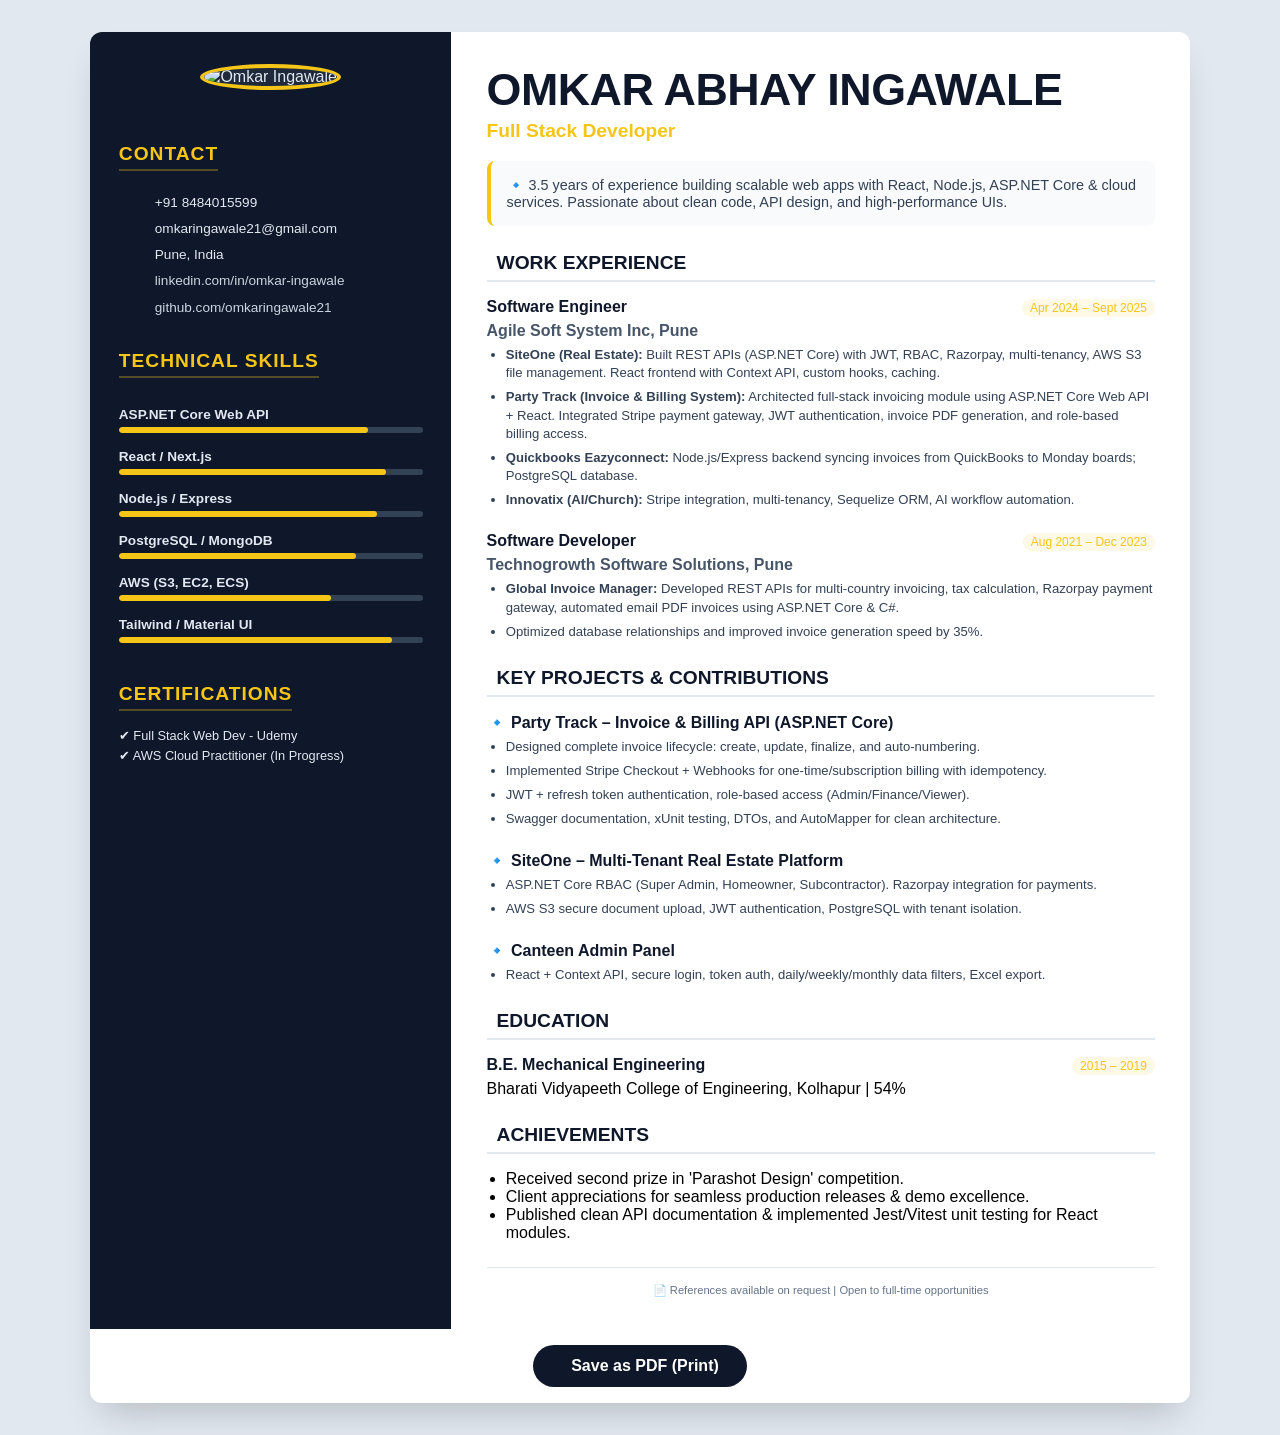
==== Resume.html @ 6e99267c "fix: add cv into the web format" ====
<!DOCTYPE html>
<html lang="en">
<head>
  <meta charset="UTF-8">
  <meta name="viewport" content="width=device-width, initial-scale=1.0">
  <title>Omkar Ingawale - Resume</title>
  <style>
    * {
      margin: 0;
      padding: 0;
      box-sizing: border-box;
    }

    body {
      font-family: 'Inter', -apple-system, BlinkMacSystemFont, 'Segoe UI', Roboto, sans-serif;
      background: #e2e8f0;
      display: flex;
      justify-content: center;
      align-items: center;
      min-height: 100vh;
      padding: 2rem;
    }

    /* Resume Paper */
    .resume {
      max-width: 1100px;
      width: 100%;
      background: white;
      box-shadow: 0 20px 35px -12px rgba(0,0,0,0.2);
      border-radius: 12px;
      overflow: hidden;
      transition: all 0.2s;
    }

    /* Print Styles - Perfect A4 PDF */
    @media print {
      body {
        background: white;
        padding: 0;
        margin: 0;
      }
      .resume {
        max-width: 100%;
        box-shadow: none;
        border-radius: 0;
      }
      .print-btn {
        display: none;
      }
      .section, .left-panel, .right-panel {
        break-inside: avoid;
        page-break-inside: avoid;
      }
      a {
        text-decoration: none;
        color: black;
      }
    }

    /* Two column layout */
    .resume-inner {
      display: flex;
      flex-wrap: wrap;
    }

    /* LEFT PANEL (Dark) */
    .left-panel {
      background: #0f172a;
      color: #e2e8f0;
      flex: 1;
      min-width: 280px;
      padding: 2rem 1.8rem;
    }

    .profile-img {
      text-align: center;
      margin-bottom: 1.8rem;
    }
    .profile-img img {
      width: 150px;
      height: 150px;
      object-fit: cover;
      border-radius: 50%;
      border: 4px solid #f5c518;
      background: #1e293b;
    }

    .left-panel h2 {
      color: #f5c518;
      font-size: 1.2rem;
      letter-spacing: 1px;
      margin: 1.5rem 0 0.8rem 0;
      border-bottom: 2px solid rgba(245,197,24,0.3);
      display: inline-block;
      padding-bottom: 4px;
    }

    .contact-info p {
      margin: 0.7rem 0;
      display: flex;
      align-items: center;
      gap: 12px;
      font-size: 0.85rem;
      flex-wrap: wrap;
    }
    .contact-info i {
      width: 24px;
      color: #f5c518;
      font-size: 1rem;
    }
    .contact-info a {
      color: #cbd5e1;
      text-decoration: none;
    }
    .skill-item {
      margin: 1rem 0;
    }
    .skill-title {
      font-weight: 600;
      font-size: 0.85rem;
      margin-bottom: 5px;
    }
    .skill-bar {
      background: #334155;
      height: 6px;
      border-radius: 10px;
      overflow: hidden;
    }
    .skill-bar span {
      display: block;
      height: 6px;
      background: #f5c518;
      border-radius: 10px;
    }

    /* RIGHT PANEL */
    .right-panel {
      flex: 2.2;
      background: white;
      padding: 2rem 2.2rem;
    }

    .header-name {
      margin-bottom: 1rem;
    }
    .header-name h1 {
      font-size: 2.8rem;
      font-weight: 800;
      color: #0f172a;
      letter-spacing: -0.5px;
    }
    .header-name p {
      font-size: 1.2rem;
      color: #f5c518;
      font-weight: 600;
      margin-top: 5px;
    }
    .tagline {
      background: #f8fafc;
      padding: 1rem;
      border-left: 4px solid #f5c518;
      margin: 1.2rem 0;
      font-size: 0.9rem;
      color: #334155;
      border-radius: 8px;
    }

    .section {
      margin: 1.6rem 0;
    }
    .section h3 {
      font-size: 1.2rem;
      font-weight: 700;
      color: #0f172a;
      display: flex;
      align-items: center;
      gap: 10px;
      border-bottom: 2px solid #e2e8f0;
      padding-bottom: 6px;
      margin-bottom: 1rem;
    }
    .section h3 i {
      color: #f5c518;
    }

    .job, .project-item, .edu-item {
      margin-bottom: 1.4rem;
    }
    .job-header {
      display: flex;
      justify-content: space-between;
      flex-wrap: wrap;
      align-items: baseline;
      margin-bottom: 0.3rem;
    }
    .job-title {
      font-weight: 800;
      font-size: 1rem;
      color: #0f172a;
    }
    .company {
      font-weight: 600;
      color: #475569;
    }
    .date {
      font-size: 0.75rem;
      color: #f5c518;
      background: #fef9e6;
      padding: 2px 8px;
      border-radius: 20px;
    }
    .job ul, .project-item ul {
      margin-left: 1.2rem;
      margin-top: 0.4rem;
    }
    .job li, .project-item li {
      font-size: 0.82rem;
      color: #334155;
      margin: 0.35rem 0;
      line-height: 1.4;
    }

    .project-item strong {
      color: #0f172a;
    }

    hr {
      margin: 1rem 0;
      border: 0;
      height: 1px;
      background: #e2e8f0;
    }

    .print-btn {
      text-align: center;
      margin-top: 1rem;
      margin-bottom: 1rem;
    }
    .print-btn button {
      background: #0f172a;
      color: white;
      border: none;
      padding: 12px 28px;
      font-size: 1rem;
      border-radius: 40px;
      cursor: pointer;
      font-weight: 600;
      display: inline-flex;
      align-items: center;
      gap: 10px;
      transition: 0.2s;
    }
    .print-btn button:hover {
      background: #f5c518;
      color: #0f172a;
    }

    @media (max-width: 780px) {
      body { padding: 1rem; }
      .resume-inner { flex-direction: column; }
      .left-panel { text-align: center; }
      .contact-info p { justify-content: center; }
      .job-header { flex-direction: column; gap: 5px; }
    }
  </style>
</head>
<body>
<div class="resume">
  <div class="resume-inner">
    <!-- LEFT COLUMN (Contact, Skills, Tech) -->
    <div class="left-panel">
      <div class="profile-img">
        <img src="https://placehold.co/400x400/1e293b/f5c518?text=OMKAR" alt="Omkar Ingawale">
      </div>
      <div class="contact-info">
        <h2>CONTACT</h2>
        <p><i class="fas fa-phone"></i> +91 8484015599</p>
        <p><i class="fas fa-envelope"></i> omkaringawale21@gmail.com</p>
        <p><i class="fas fa-map-marker-alt"></i> Pune, India</p>
        <p><i class="fab fa-linkedin"></i> <a href="#">linkedin.com/in/omkar-ingawale</a></p>
        <p><i class="fab fa-github"></i> <a href="#">github.com/omkaringawale21</a></p>
      </div>

      <h2>TECHNICAL SKILLS</h2>
      <div class="skill-item"><div class="skill-title">ASP.NET Core Web API</div><div class="skill-bar"><span style="width:82%"></span></div></div>
      <div class="skill-item"><div class="skill-title">React / Next.js</div><div class="skill-bar"><span style="width:88%"></span></div></div>
      <div class="skill-item"><div class="skill-title">Node.js / Express</div><div class="skill-bar"><span style="width:85%"></span></div></div>
      <div class="skill-item"><div class="skill-title">PostgreSQL / MongoDB</div><div class="skill-bar"><span style="width:78%"></span></div></div>
      <div class="skill-item"><div class="skill-title">AWS (S3, EC2, ECS)</div><div class="skill-bar"><span style="width:70%"></span></div></div>
      <div class="skill-item"><div class="skill-title">Tailwind / Material UI</div><div class="skill-bar"><span style="width:90%"></span></div></div>

      <h2>CERTIFICATIONS</h2>
      <p style="font-size:0.8rem; margin:5px 0">✔ Full Stack Web Dev - Udemy</p>
      <p style="font-size:0.8rem">✔ AWS Cloud Practitioner (In Progress)</p>
    </div>

    <!-- RIGHT COLUMN (Experience, Projects, Education) -->
    <div class="right-panel">
      <div class="header-name">
        <h1>OMKAR ABHAY INGAWALE</h1>
        <p>Full Stack Developer</p>
      </div>
      <div class="tagline">
        🔹 3.5 years of experience building scalable web apps with React, Node.js, ASP.NET Core & cloud services. Passionate about clean code, API design, and high-performance UIs.
      </div>

      <!-- WORK EXPERIENCE -->
      <div class="section">
        <h3><i class="fas fa-briefcase"></i> WORK EXPERIENCE</h3>
        
        <div class="job">
          <div class="job-header"><span class="job-title">Software Engineer</span> <span class="date">Apr 2024 – Sept 2025</span></div>
          <div class="company">Agile Soft System Inc, Pune</div>
          <ul>
            <li><strong>SiteOne (Real Estate):</strong> Built REST APIs (ASP.NET Core) with JWT, RBAC, Razorpay, multi-tenancy, AWS S3 file management. React frontend with Context API, custom hooks, caching.</li>
            <li><strong>Party Track (Invoice & Billing System):</strong> Architected full-stack invoicing module using ASP.NET Core Web API + React. Integrated Stripe payment gateway, JWT authentication, invoice PDF generation, and role-based billing access.</li>
            <li><strong>Quickbooks Eazyconnect:</strong> Node.js/Express backend syncing invoices from QuickBooks to Monday boards; PostgreSQL database.</li>
            <li><strong>Innovatix (AI/Church):</strong> Stripe integration, multi-tenancy, Sequelize ORM, AI workflow automation.</li>
          </ul>
        </div>

        <div class="job">
          <div class="job-header"><span class="job-title">Software Developer</span> <span class="date">Aug 2021 – Dec 2023</span></div>
          <div class="company">Technogrowth Software Solutions, Pune</div>
          <ul>
            <li><strong>Global Invoice Manager:</strong> Developed REST APIs for multi-country invoicing, tax calculation, Razorpay payment gateway, automated email PDF invoices using ASP.NET Core & C#.</li>
            <li>Optimized database relationships and improved invoice generation speed by 35%.</li>
          </ul>
        </div>
      </div>

      <!-- KEY PROJECTS HIGHLIGHT (Backend heavy) -->
      <div class="section">
        <h3><i class="fas fa-code"></i> KEY PROJECTS & CONTRIBUTIONS</h3>
        <div class="project-item">
          <strong>🔹 Party Track – Invoice & Billing API (ASP.NET Core)</strong>
          <ul>
            <li>Designed complete invoice lifecycle: create, update, finalize, and auto-numbering.</li>
            <li>Implemented Stripe Checkout + Webhooks for one-time/subscription billing with idempotency.</li>
            <li>JWT + refresh token authentication, role-based access (Admin/Finance/Viewer).</li>
            <li>Swagger documentation, xUnit testing, DTOs, and AutoMapper for clean architecture.</li>
          </ul>
        </div>
        <div class="project-item">
          <strong>🔹 SiteOne – Multi-Tenant Real Estate Platform</strong>
          <ul>
            <li>ASP.NET Core RBAC (Super Admin, Homeowner, Subcontractor). Razorpay integration for payments.</li>
            <li>AWS S3 secure document upload, JWT authentication, PostgreSQL with tenant isolation.</li>
          </ul>
        </div>
        <div class="project-item">
          <strong>🔹 Canteen Admin Panel</strong>
          <ul>
            <li>React + Context API, secure login, token auth, daily/weekly/monthly data filters, Excel export.</li>
          </ul>
        </div>
      </div>

      <!-- EDUCATION -->
      <div class="section">
        <h3><i class="fas fa-graduation-cap"></i> EDUCATION</h3>
        <div class="job-header"><span class="job-title">B.E. Mechanical Engineering</span> <span class="date">2015 – 2019</span></div>
        <div>Bharati Vidyapeeth College of Engineering, Kolhapur | 54%</div>
      </div>

      <!-- ADDITIONAL -->
      <div class="section">
        <h3><i class="fas fa-trophy"></i> ACHIEVEMENTS</h3>
        <ul style="margin-left: 1.2rem;">
          <li>Received second prize in 'Parashot Design' competition.</li>
          <li>Client appreciations for seamless production releases & demo excellence.</li>
          <li>Published clean API documentation & implemented Jest/Vitest unit testing for React modules.</li>
        </ul>
      </div>
      <hr>
      <div style="font-size: 0.7rem; text-align: center; color: #64748b;">📄 References available on request | Open to full-time opportunities</div>
    </div>
  </div>
  <div class="print-btn">
    <button onclick="window.print();"><i class="fas fa-file-pdf"></i> Save as PDF (Print)</button>
  </div>
</div>

<script>
  // ensure PDF prints with optimized margins
  window.onbeforeprint = function() {
    document.body.style.margin = '0';
    document.body.style.padding = '0';
  };
  window.onafterprint = function() {
    document.body.style.margin = '';
    document.body.style.padding = '';
  };
</script>
</body>
</html>
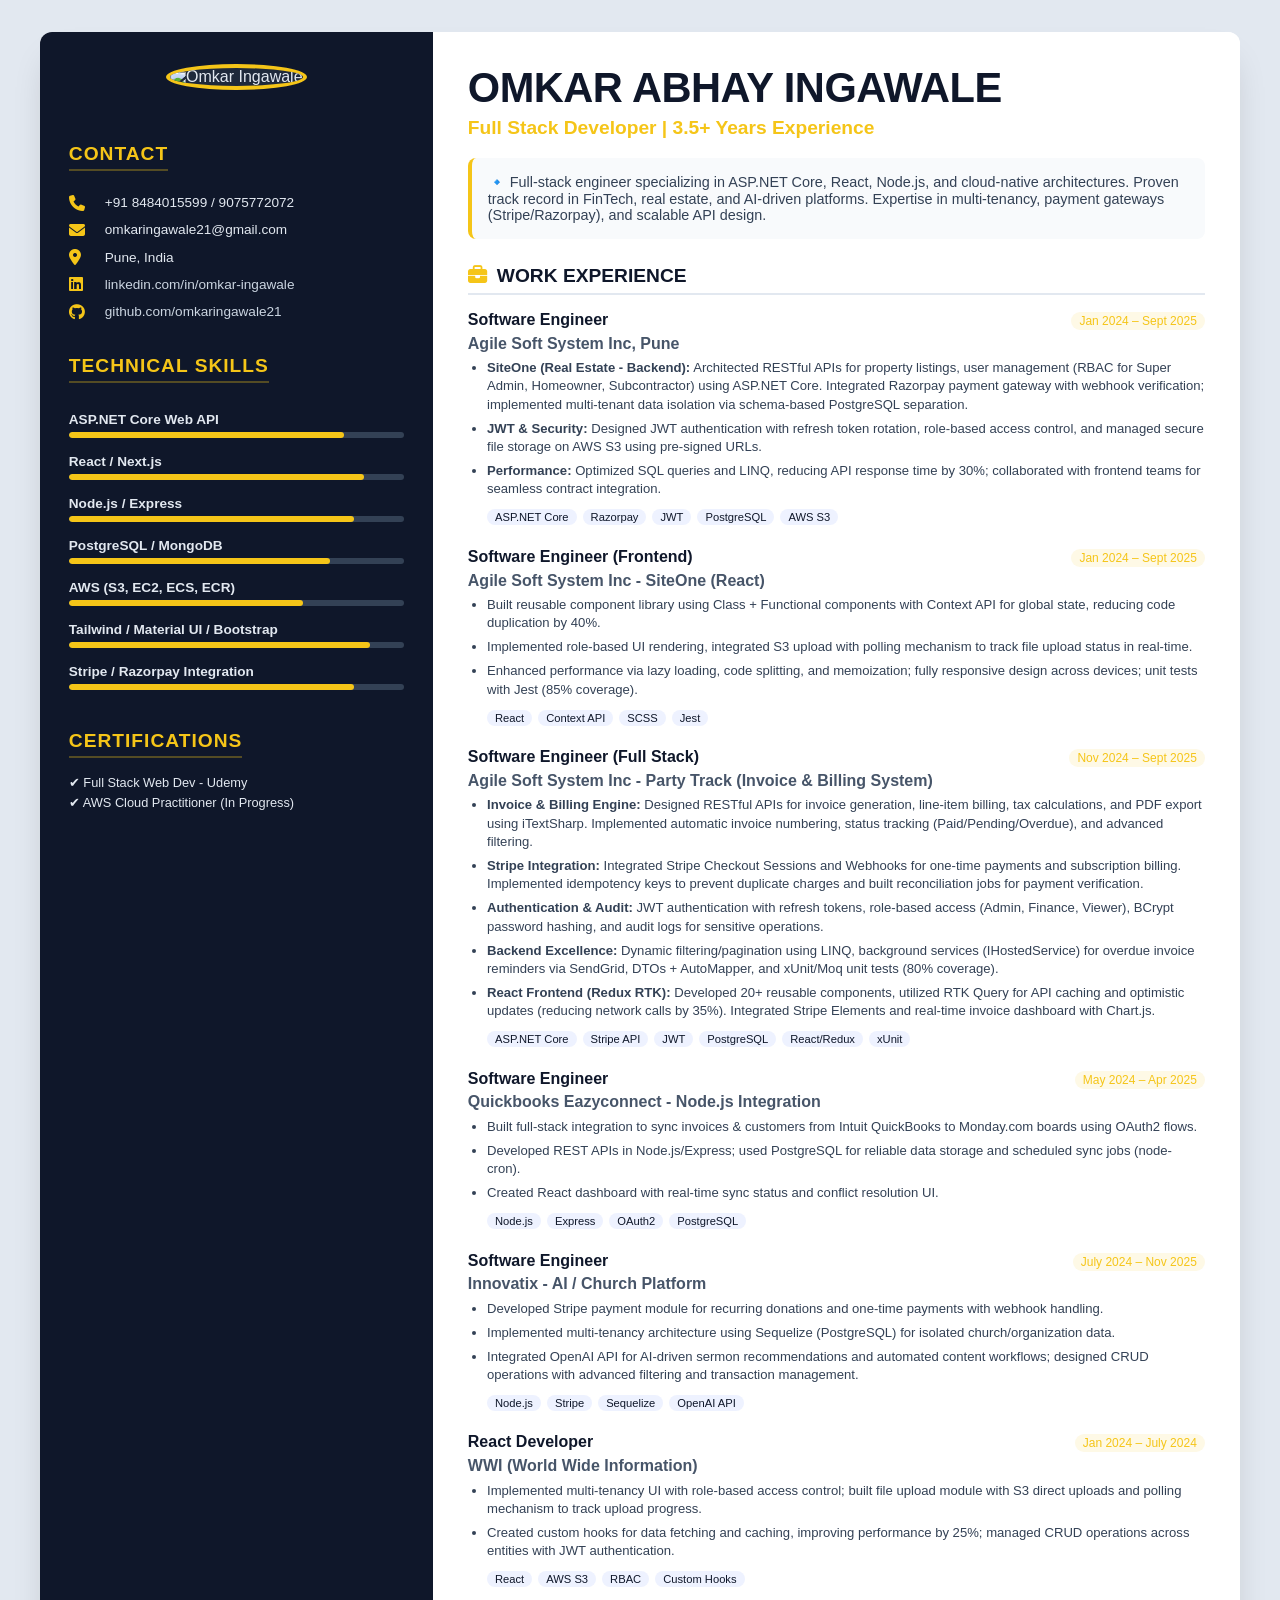
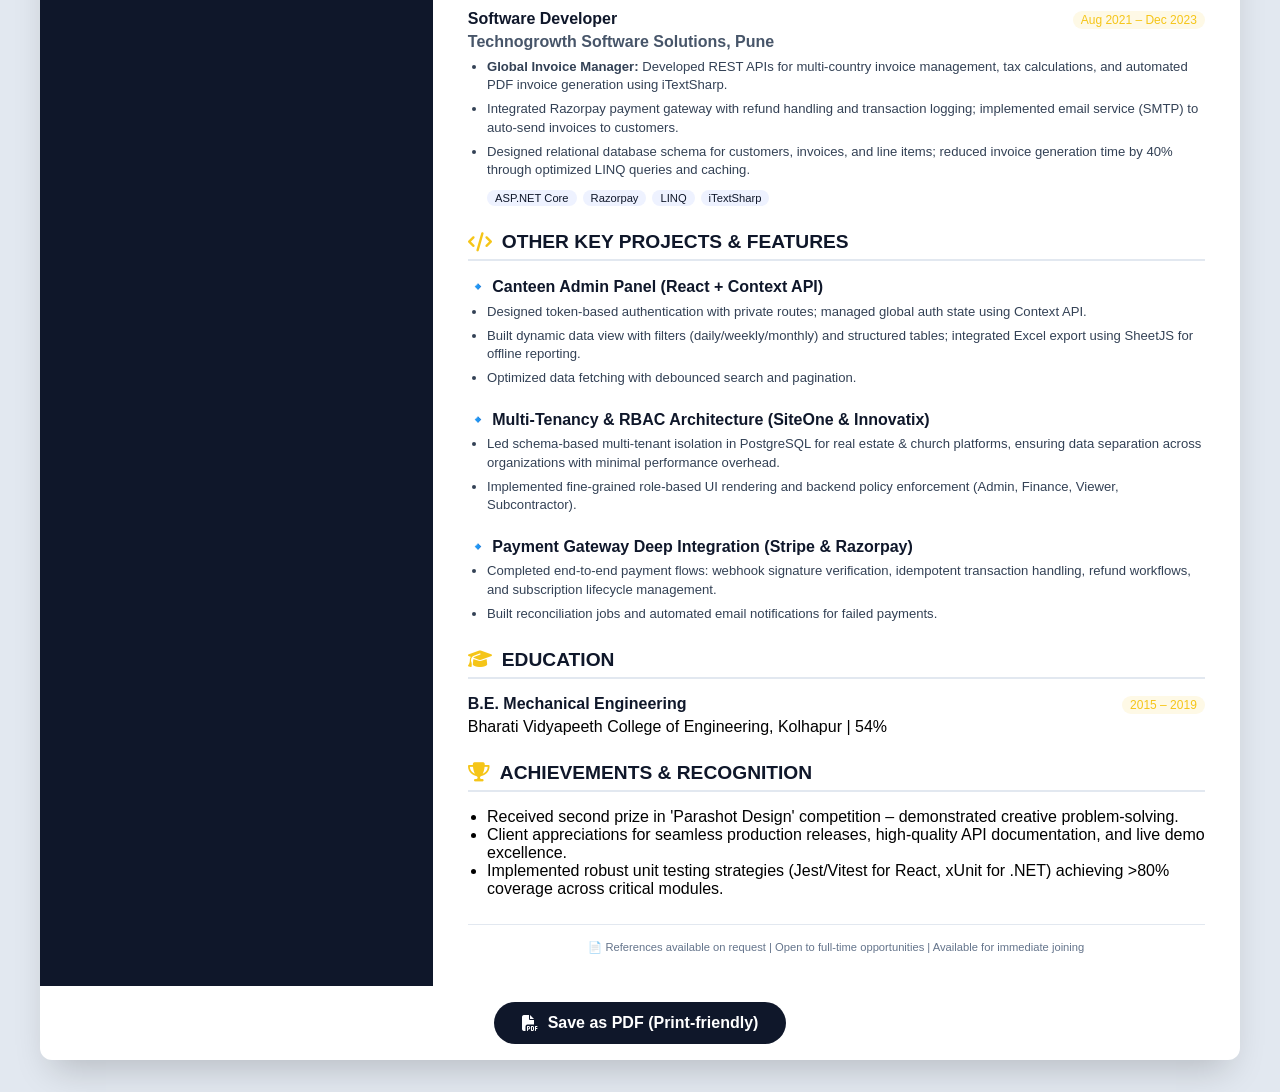
==== commit 286f82fe: "fix: update resume html file" ====
--- a/Resume.html
+++ b/Resume.html
@@ -3,7 +3,9 @@
 <head>
   <meta charset="UTF-8">
   <meta name="viewport" content="width=device-width, initial-scale=1.0">
-  <title>Omkar Ingawale - Resume</title>
+  <title>Omkar Ingawale - Full Stack Developer Resume</title>
+  <!-- Font Awesome (for icons used in both panels) -->
+  <link rel="stylesheet" href="https://cdnjs.cloudflare.com/ajax/libs/font-awesome/6.1.1/css/all.min.css">
   <style>
     * {
       margin: 0;
@@ -23,7 +25,7 @@
 
     /* Resume Paper */
     .resume {
-      max-width: 1100px;
+      max-width: 1200px;
       width: 100%;
       background: white;
       box-shadow: 0 20px 35px -12px rgba(0,0,0,0.2);
@@ -144,7 +146,7 @@
       margin-bottom: 1rem;
     }
     .header-name h1 {
-      font-size: 2.8rem;
+      font-size: 2.6rem;
       font-weight: 800;
       color: #0f172a;
       letter-spacing: -0.5px;
@@ -201,6 +203,7 @@
     .company {
       font-weight: 600;
       color: #475569;
+      margin-top: 2px;
     }
     .date {
       font-size: 0.75rem;
@@ -208,6 +211,7 @@
       background: #fef9e6;
       padding: 2px 8px;
       border-radius: 20px;
+      font-weight: 500;
     }
     .job ul, .project-item ul {
       margin-left: 1.2rem;
@@ -219,7 +223,17 @@
       margin: 0.35rem 0;
       line-height: 1.4;
     }
-
+    .tech-badge-mini {
+      display: inline-block;
+      background: #eef2ff;
+      color: #0f172a;
+      font-size: 0.7rem;
+      padding: 2px 8px;
+      border-radius: 20px;
+      margin-right: 6px;
+      margin-top: 5px;
+      font-weight: 500;
+    }
     .project-item strong {
       color: #0f172a;
     }
@@ -267,14 +281,14 @@
 <body>
 <div class="resume">
   <div class="resume-inner">
-    <!-- LEFT COLUMN (Contact, Skills, Tech) -->
+    <!-- LEFT COLUMN (Contact, Skills, Tech, Certifications) -->
     <div class="left-panel">
       <div class="profile-img">
         <img src="https://placehold.co/400x400/1e293b/f5c518?text=OMKAR" alt="Omkar Ingawale">
       </div>
       <div class="contact-info">
         <h2>CONTACT</h2>
-        <p><i class="fas fa-phone"></i> +91 8484015599</p>
+        <p><i class="fas fa-phone"></i> +91 8484015599 / 9075772072</p>
         <p><i class="fas fa-envelope"></i> omkaringawale21@gmail.com</p>
         <p><i class="fas fa-map-marker-alt"></i> Pune, India</p>
         <p><i class="fab fa-linkedin"></i> <a href="#">linkedin.com/in/omkar-ingawale</a></p>
@@ -286,8 +300,9 @@
       <div class="skill-item"><div class="skill-title">React / Next.js</div><div class="skill-bar"><span style="width:88%"></span></div></div>
       <div class="skill-item"><div class="skill-title">Node.js / Express</div><div class="skill-bar"><span style="width:85%"></span></div></div>
       <div class="skill-item"><div class="skill-title">PostgreSQL / MongoDB</div><div class="skill-bar"><span style="width:78%"></span></div></div>
-      <div class="skill-item"><div class="skill-title">AWS (S3, EC2, ECS)</div><div class="skill-bar"><span style="width:70%"></span></div></div>
-      <div class="skill-item"><div class="skill-title">Tailwind / Material UI</div><div class="skill-bar"><span style="width:90%"></span></div></div>
+      <div class="skill-item"><div class="skill-title">AWS (S3, EC2, ECS, ECR)</div><div class="skill-bar"><span style="width:70%"></span></div></div>
+      <div class="skill-item"><div class="skill-title">Tailwind / Material UI / Bootstrap</div><div class="skill-bar"><span style="width:90%"></span></div></div>
+      <div class="skill-item"><div class="skill-title">Stripe / Razorpay Integration</div><div class="skill-bar"><span style="width:85%"></span></div></div>
 
       <h2>CERTIFICATIONS</h2>
       <p style="font-size:0.8rem; margin:5px 0">✔ Full Stack Web Dev - Udemy</p>
@@ -298,60 +313,125 @@
     <div class="right-panel">
       <div class="header-name">
         <h1>OMKAR ABHAY INGAWALE</h1>
-        <p>Full Stack Developer</p>
+        <p>Full Stack Developer | 3.5+ Years Experience</p>
       </div>
       <div class="tagline">
-        🔹 3.5 years of experience building scalable web apps with React, Node.js, ASP.NET Core & cloud services. Passionate about clean code, API design, and high-performance UIs.
-      </div>
-
-      <!-- WORK EXPERIENCE -->
+        🔹 Full-stack engineer specializing in ASP.NET Core, React, Node.js, and cloud-native architectures. Proven track record in FinTech, real estate, and AI-driven platforms. Expertise in multi-tenancy, payment gateways (Stripe/Razorpay), and scalable API design.
+      </div>
+
+      <!-- WORK EXPERIENCE (detailed from portfolio) -->
       <div class="section">
         <h3><i class="fas fa-briefcase"></i> WORK EXPERIENCE</h3>
         
-        <div class="job">
-          <div class="job-header"><span class="job-title">Software Engineer</span> <span class="date">Apr 2024 – Sept 2025</span></div>
+        <!-- Agile Soft System Inc - SiteOne Backend -->
+        <div class="job">
+          <div class="job-header"><span class="job-title">Software Engineer</span> <span class="date">Jan 2024 – Sept 2025</span></div>
           <div class="company">Agile Soft System Inc, Pune</div>
           <ul>
-            <li><strong>SiteOne (Real Estate):</strong> Built REST APIs (ASP.NET Core) with JWT, RBAC, Razorpay, multi-tenancy, AWS S3 file management. React frontend with Context API, custom hooks, caching.</li>
-            <li><strong>Party Track (Invoice & Billing System):</strong> Architected full-stack invoicing module using ASP.NET Core Web API + React. Integrated Stripe payment gateway, JWT authentication, invoice PDF generation, and role-based billing access.</li>
-            <li><strong>Quickbooks Eazyconnect:</strong> Node.js/Express backend syncing invoices from QuickBooks to Monday boards; PostgreSQL database.</li>
-            <li><strong>Innovatix (AI/Church):</strong> Stripe integration, multi-tenancy, Sequelize ORM, AI workflow automation.</li>
-          </ul>
-        </div>
-
+            <li><strong>SiteOne (Real Estate - Backend):</strong> Architected RESTful APIs for property listings, user management (RBAC for Super Admin, Homeowner, Subcontractor) using ASP.NET Core. Integrated Razorpay payment gateway with webhook verification; implemented multi-tenant data isolation via schema-based PostgreSQL separation.</li>
+            <li><strong>JWT & Security:</strong> Designed JWT authentication with refresh token rotation, role-based access control, and managed secure file storage on AWS S3 using pre-signed URLs.</li>
+            <li><strong>Performance:</strong> Optimized SQL queries and LINQ, reducing API response time by 30%; collaborated with frontend teams for seamless contract integration.</li>
+            <div><span class="tech-badge-mini">ASP.NET Core</span><span class="tech-badge-mini">Razorpay</span><span class="tech-badge-mini">JWT</span><span class="tech-badge-mini">PostgreSQL</span><span class="tech-badge-mini">AWS S3</span></div>
+          </ul>
+        </div>
+
+        <!-- SiteOne React Frontend -->
+        <div class="job">
+          <div class="job-header"><span class="job-title">Software Engineer (Frontend)</span> <span class="date">Jan 2024 – Sept 2025</span></div>
+          <div class="company">Agile Soft System Inc - SiteOne (React)</div>
+          <ul>
+            <li>Built reusable component library using Class + Functional components with Context API for global state, reducing code duplication by 40%.</li>
+            <li>Implemented role-based UI rendering, integrated S3 upload with polling mechanism to track file upload status in real-time.</li>
+            <li>Enhanced performance via lazy loading, code splitting, and memoization; fully responsive design across devices; unit tests with Jest (85% coverage).</li>
+            <div><span class="tech-badge-mini">React</span><span class="tech-badge-mini">Context API</span><span class="tech-badge-mini">SCSS</span><span class="tech-badge-mini">Jest</span></div>
+          </ul>
+        </div>
+
+        <!-- Party Track - Backend (ASP.NET Core + Stripe + Invoicing) -->
+        <div class="job">
+          <div class="job-header"><span class="job-title">Software Engineer (Full Stack)</span> <span class="date">Nov 2024 – Sept 2025</span></div>
+          <div class="company">Agile Soft System Inc - Party Track (Invoice & Billing System)</div>
+          <ul>
+            <li><strong>Invoice & Billing Engine:</strong> Designed RESTful APIs for invoice generation, line-item billing, tax calculations, and PDF export using iTextSharp. Implemented automatic invoice numbering, status tracking (Paid/Pending/Overdue), and advanced filtering.</li>
+            <li><strong>Stripe Integration:</strong> Integrated Stripe Checkout Sessions and Webhooks for one-time payments and subscription billing. Implemented idempotency keys to prevent duplicate charges and built reconciliation jobs for payment verification.</li>
+            <li><strong>Authentication & Audit:</strong> JWT authentication with refresh tokens, role-based access (Admin, Finance, Viewer), BCrypt password hashing, and audit logs for sensitive operations.</li>
+            <li><strong>Backend Excellence:</strong> Dynamic filtering/pagination using LINQ, background services (IHostedService) for overdue invoice reminders via SendGrid, DTOs + AutoMapper, and xUnit/Moq unit tests (80% coverage).</li>
+            <li><strong>React Frontend (Redux RTK):</strong> Developed 20+ reusable components, utilized RTK Query for API caching and optimistic updates (reducing network calls by 35%). Integrated Stripe Elements and real-time invoice dashboard with Chart.js.</li>
+            <div><span class="tech-badge-mini">ASP.NET Core</span><span class="tech-badge-mini">Stripe API</span><span class="tech-badge-mini">JWT</span><span class="tech-badge-mini">PostgreSQL</span><span class="tech-badge-mini">React/Redux</span><span class="tech-badge-mini">xUnit</span></div>
+          </ul>
+        </div>
+
+        <!-- Quickbooks Eazyconnect (Node.js) -->
+        <div class="job">
+          <div class="job-header"><span class="job-title">Software Engineer</span> <span class="date">May 2024 – Apr 2025</span></div>
+          <div class="company">Quickbooks Eazyconnect - Node.js Integration</div>
+          <ul>
+            <li>Built full-stack integration to sync invoices & customers from Intuit QuickBooks to Monday.com boards using OAuth2 flows.</li>
+            <li>Developed REST APIs in Node.js/Express; used PostgreSQL for reliable data storage and scheduled sync jobs (node-cron).</li>
+            <li>Created React dashboard with real-time sync status and conflict resolution UI.</li>
+            <div><span class="tech-badge-mini">Node.js</span><span class="tech-badge-mini">Express</span><span class="tech-badge-mini">OAuth2</span><span class="tech-badge-mini">PostgreSQL</span></div>
+          </ul>
+        </div>
+
+        <!-- Innovatix - AI / Church Platform -->
+        <div class="job">
+          <div class="job-header"><span class="job-title">Software Engineer</span> <span class="date">July 2024 – Nov 2025</span></div>
+          <div class="company">Innovatix - AI / Church Platform</div>
+          <ul>
+            <li>Developed Stripe payment module for recurring donations and one-time payments with webhook handling.</li>
+            <li>Implemented multi-tenancy architecture using Sequelize (PostgreSQL) for isolated church/organization data.</li>
+            <li>Integrated OpenAI API for AI-driven sermon recommendations and automated content workflows; designed CRUD operations with advanced filtering and transaction management.</li>
+            <div><span class="tech-badge-mini">Node.js</span><span class="tech-badge-mini">Stripe</span><span class="tech-badge-mini">Sequelize</span><span class="tech-badge-mini">OpenAI API</span></div>
+          </ul>
+        </div>
+
+        <!-- WWI (World Wide Information) -->
+        <div class="job">
+          <div class="job-header"><span class="job-title">React Developer</span> <span class="date">Jan 2024 – July 2024</span></div>
+          <div class="company">WWI (World Wide Information)</div>
+          <ul>
+            <li>Implemented multi-tenancy UI with role-based access control; built file upload module with S3 direct uploads and polling mechanism to track upload progress.</li>
+            <li>Created custom hooks for data fetching and caching, improving performance by 25%; managed CRUD operations across entities with JWT authentication.</li>
+            <div><span class="tech-badge-mini">React</span><span class="tech-badge-mini">AWS S3</span><span class="tech-badge-mini">RBAC</span><span class="tech-badge-mini">Custom Hooks</span></div>
+          </ul>
+        </div>
+
+        <!-- Technogrowth - Global Invoice Manager -->
         <div class="job">
           <div class="job-header"><span class="job-title">Software Developer</span> <span class="date">Aug 2021 – Dec 2023</span></div>
           <div class="company">Technogrowth Software Solutions, Pune</div>
           <ul>
-            <li><strong>Global Invoice Manager:</strong> Developed REST APIs for multi-country invoicing, tax calculation, Razorpay payment gateway, automated email PDF invoices using ASP.NET Core & C#.</li>
-            <li>Optimized database relationships and improved invoice generation speed by 35%.</li>
-          </ul>
-        </div>
-      </div>
-
-      <!-- KEY PROJECTS HIGHLIGHT (Backend heavy) -->
+            <li><strong>Global Invoice Manager:</strong> Developed REST APIs for multi-country invoice management, tax calculations, and automated PDF invoice generation using iTextSharp.</li>
+            <li>Integrated Razorpay payment gateway with refund handling and transaction logging; implemented email service (SMTP) to auto-send invoices to customers.</li>
+            <li>Designed relational database schema for customers, invoices, and line items; reduced invoice generation time by 40% through optimized LINQ queries and caching.</li>
+            <div><span class="tech-badge-mini">ASP.NET Core</span><span class="tech-badge-mini">Razorpay</span><span class="tech-badge-mini">LINQ</span><span class="tech-badge-mini">iTextSharp</span></div>
+          </ul>
+        </div>
+      </div>
+
+      <!-- KEY PROJECTS HIGHLIGHT (Detailed technical contributions) -->
       <div class="section">
-        <h3><i class="fas fa-code"></i> KEY PROJECTS & CONTRIBUTIONS</h3>
+        <h3><i class="fas fa-code"></i> OTHER KEY PROJECTS & FEATURES</h3>
         <div class="project-item">
-          <strong>🔹 Party Track – Invoice & Billing API (ASP.NET Core)</strong>
-          <ul>
-            <li>Designed complete invoice lifecycle: create, update, finalize, and auto-numbering.</li>
-            <li>Implemented Stripe Checkout + Webhooks for one-time/subscription billing with idempotency.</li>
-            <li>JWT + refresh token authentication, role-based access (Admin/Finance/Viewer).</li>
-            <li>Swagger documentation, xUnit testing, DTOs, and AutoMapper for clean architecture.</li>
+          <strong>🔹 Canteen Admin Panel (React + Context API)</strong>
+          <ul>
+            <li>Designed token-based authentication with private routes; managed global auth state using Context API.</li>
+            <li>Built dynamic data view with filters (daily/weekly/monthly) and structured tables; integrated Excel export using SheetJS for offline reporting.</li>
+            <li>Optimized data fetching with debounced search and pagination.</li>
           </ul>
         </div>
         <div class="project-item">
-          <strong>🔹 SiteOne – Multi-Tenant Real Estate Platform</strong>
-          <ul>
-            <li>ASP.NET Core RBAC (Super Admin, Homeowner, Subcontractor). Razorpay integration for payments.</li>
-            <li>AWS S3 secure document upload, JWT authentication, PostgreSQL with tenant isolation.</li>
+          <strong>🔹 Multi-Tenancy & RBAC Architecture (SiteOne & Innovatix)</strong>
+          <ul>
+            <li>Led schema-based multi-tenant isolation in PostgreSQL for real estate & church platforms, ensuring data separation across organizations with minimal performance overhead.</li>
+            <li>Implemented fine-grained role-based UI rendering and backend policy enforcement (Admin, Finance, Viewer, Subcontractor).</li>
           </ul>
         </div>
         <div class="project-item">
-          <strong>🔹 Canteen Admin Panel</strong>
-          <ul>
-            <li>React + Context API, secure login, token auth, daily/weekly/monthly data filters, Excel export.</li>
+          <strong>🔹 Payment Gateway Deep Integration (Stripe & Razorpay)</strong>
+          <ul>
+            <li>Completed end-to-end payment flows: webhook signature verification, idempotent transaction handling, refund workflows, and subscription lifecycle management.</li>
+            <li>Built reconciliation jobs and automated email notifications for failed payments.</li>
           </ul>
         </div>
       </div>
@@ -363,26 +443,26 @@
         <div>Bharati Vidyapeeth College of Engineering, Kolhapur | 54%</div>
       </div>
 
-      <!-- ADDITIONAL -->
+      <!-- ACHIEVEMENTS & ADDITIONAL -->
       <div class="section">
-        <h3><i class="fas fa-trophy"></i> ACHIEVEMENTS</h3>
+        <h3><i class="fas fa-trophy"></i> ACHIEVEMENTS & RECOGNITION</h3>
         <ul style="margin-left: 1.2rem;">
-          <li>Received second prize in 'Parashot Design' competition.</li>
-          <li>Client appreciations for seamless production releases & demo excellence.</li>
-          <li>Published clean API documentation & implemented Jest/Vitest unit testing for React modules.</li>
+          <li>Received second prize in 'Parashot Design' competition – demonstrated creative problem-solving.</li>
+          <li>Client appreciations for seamless production releases, high-quality API documentation, and live demo excellence.</li>
+          <li>Implemented robust unit testing strategies (Jest/Vitest for React, xUnit for .NET) achieving >80% coverage across critical modules.</li>
         </ul>
       </div>
       <hr>
-      <div style="font-size: 0.7rem; text-align: center; color: #64748b;">📄 References available on request | Open to full-time opportunities</div>
+      <div style="font-size: 0.7rem; text-align: center; color: #64748b;">📄 References available on request | Open to full-time opportunities | Available for immediate joining</div>
     </div>
   </div>
   <div class="print-btn">
-    <button onclick="window.print();"><i class="fas fa-file-pdf"></i> Save as PDF (Print)</button>
+    <button onclick="window.print();"><i class="fas fa-file-pdf"></i> Save as PDF (Print-friendly)</button>
   </div>
 </div>
 
 <script>
-  // ensure PDF prints with optimized margins
+  // Ensure PDF prints with optimized margins and avoid content cut
   window.onbeforeprint = function() {
     document.body.style.margin = '0';
     document.body.style.padding = '0';
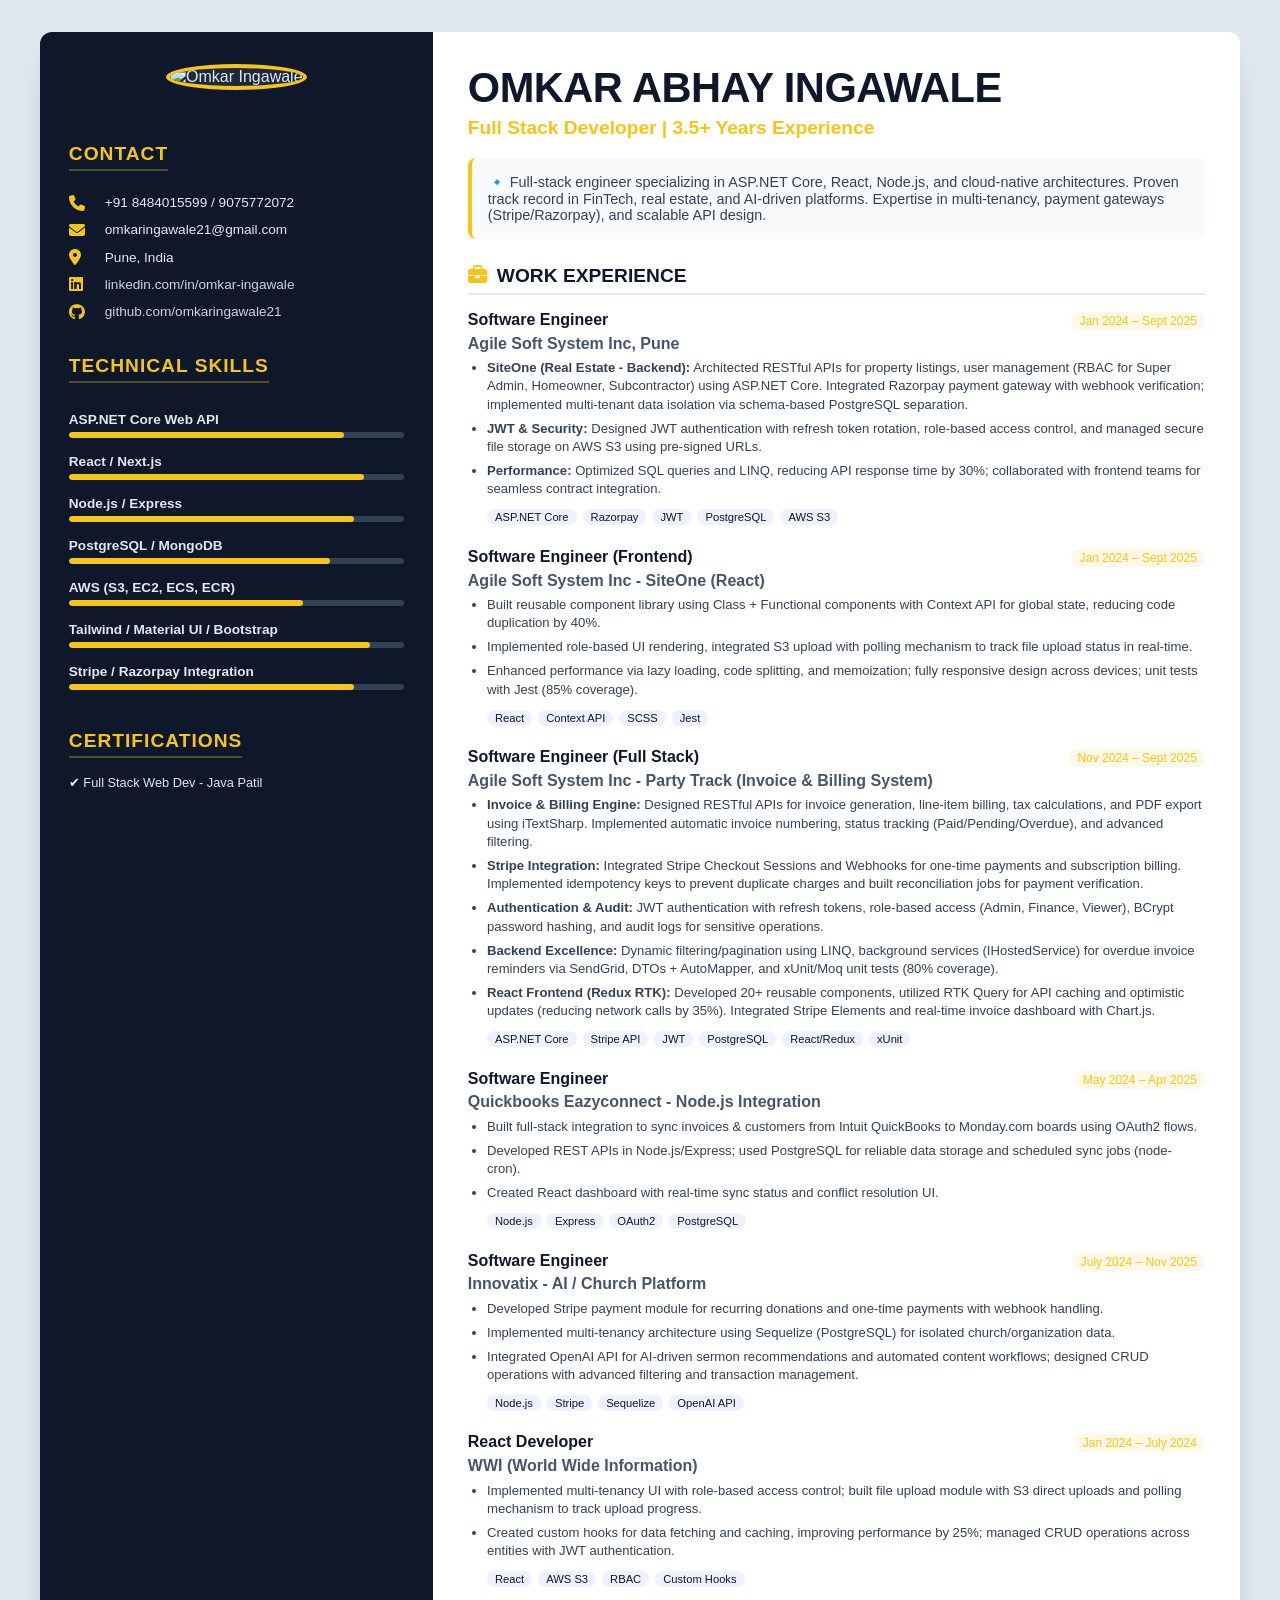
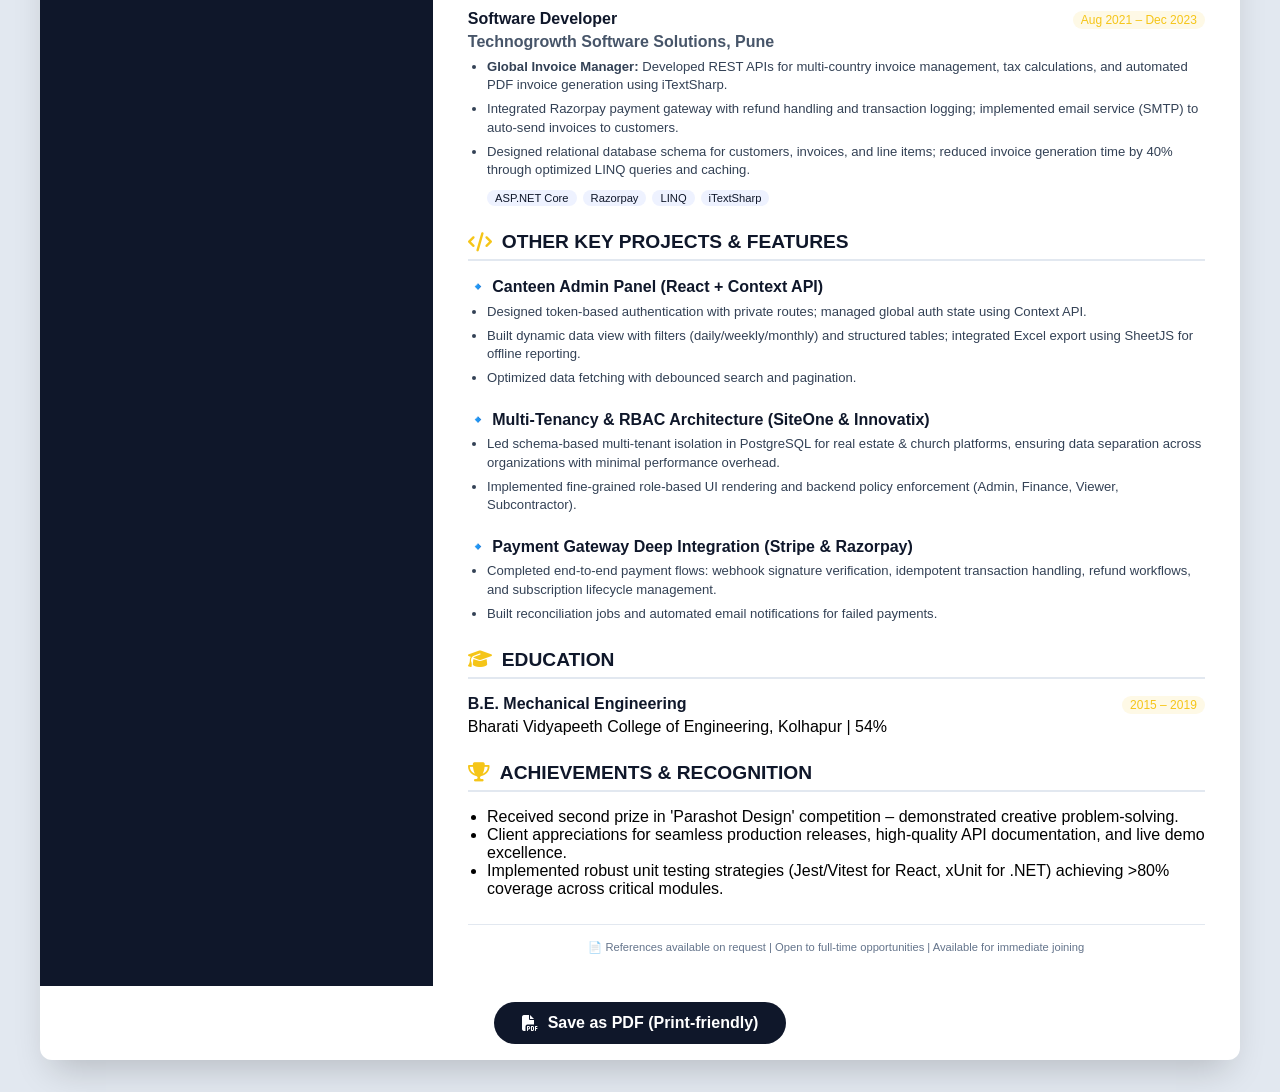
==== commit 9fd15ee1: "fix: cosmetic change" ====
--- a/Resume.html
+++ b/Resume.html
@@ -305,8 +305,7 @@
       <div class="skill-item"><div class="skill-title">Stripe / Razorpay Integration</div><div class="skill-bar"><span style="width:85%"></span></div></div>
 
       <h2>CERTIFICATIONS</h2>
-      <p style="font-size:0.8rem; margin:5px 0">✔ Full Stack Web Dev - Udemy</p>
-      <p style="font-size:0.8rem">✔ AWS Cloud Practitioner (In Progress)</p>
+      <p style="font-size:0.8rem; margin:5px 0">✔ Full Stack Web Dev - Java Patil</p>
     </div>
 
     <!-- RIGHT COLUMN (Experience, Projects, Education) -->
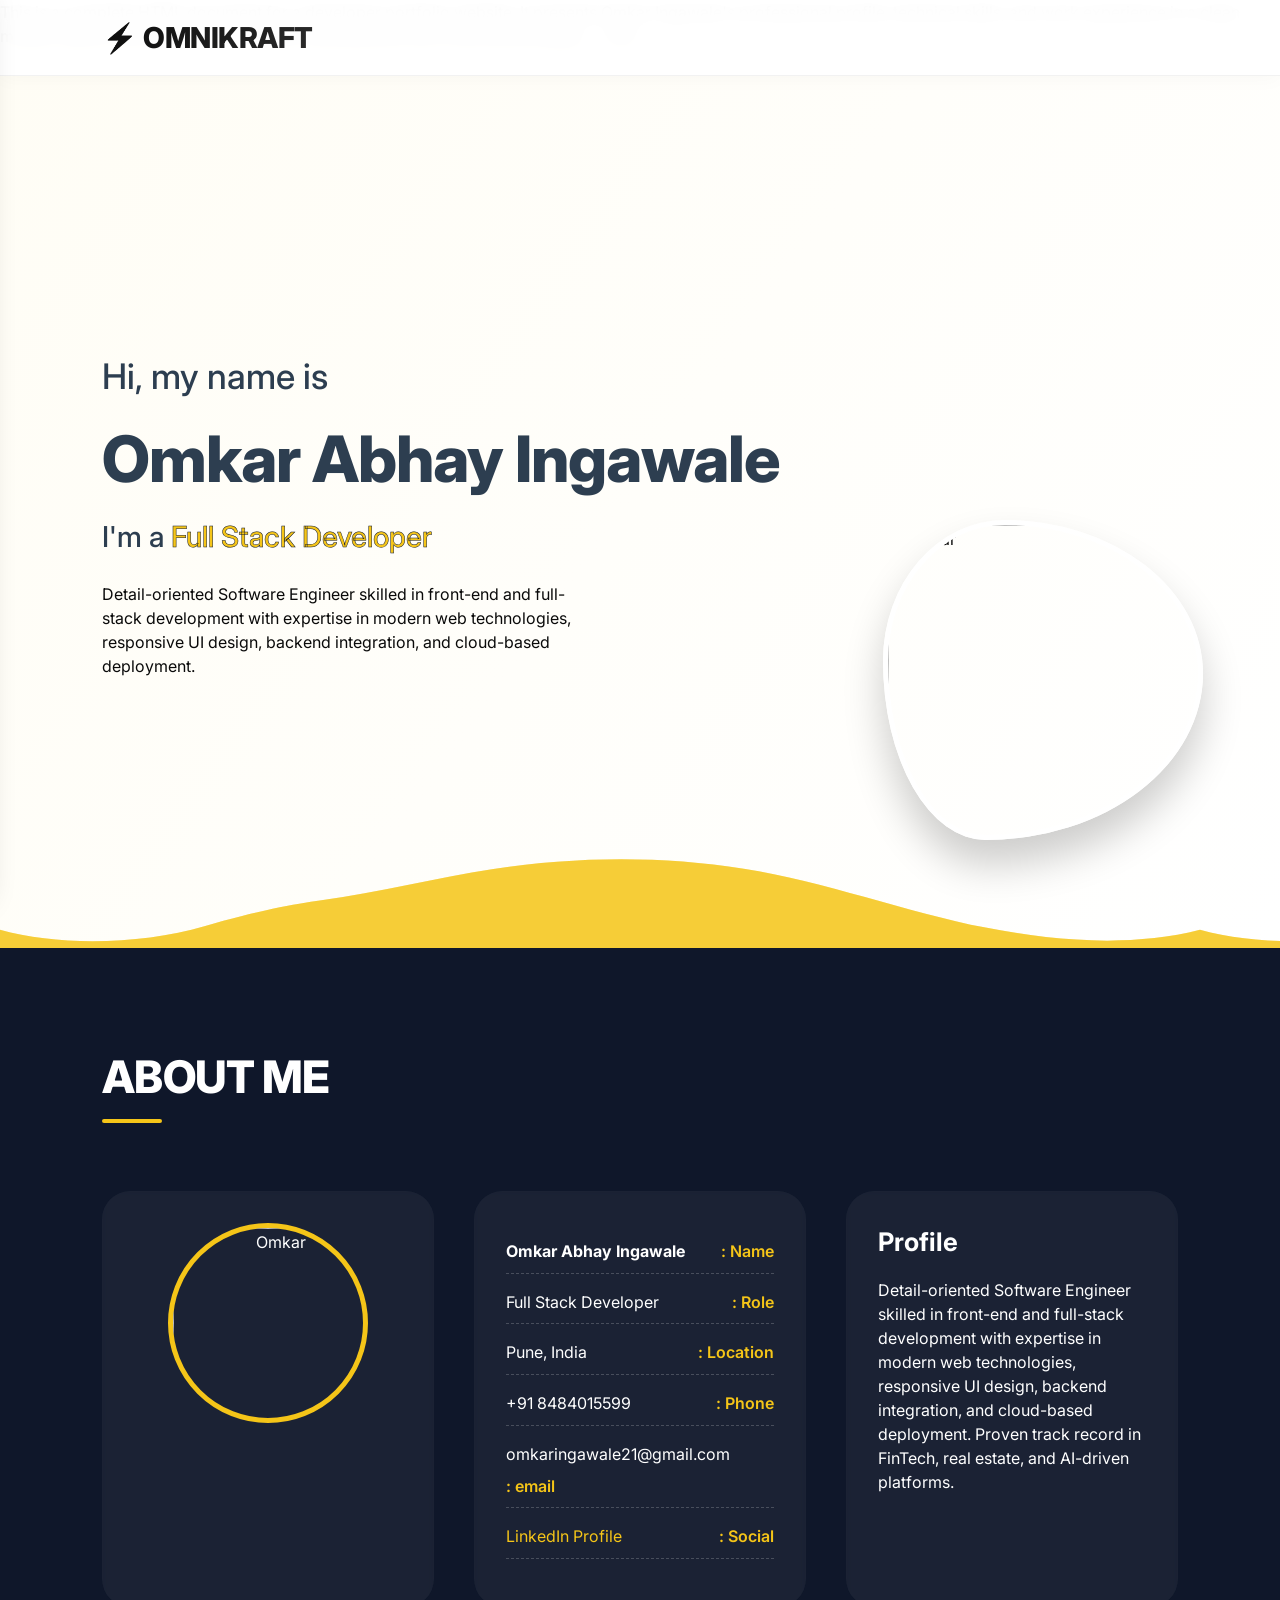
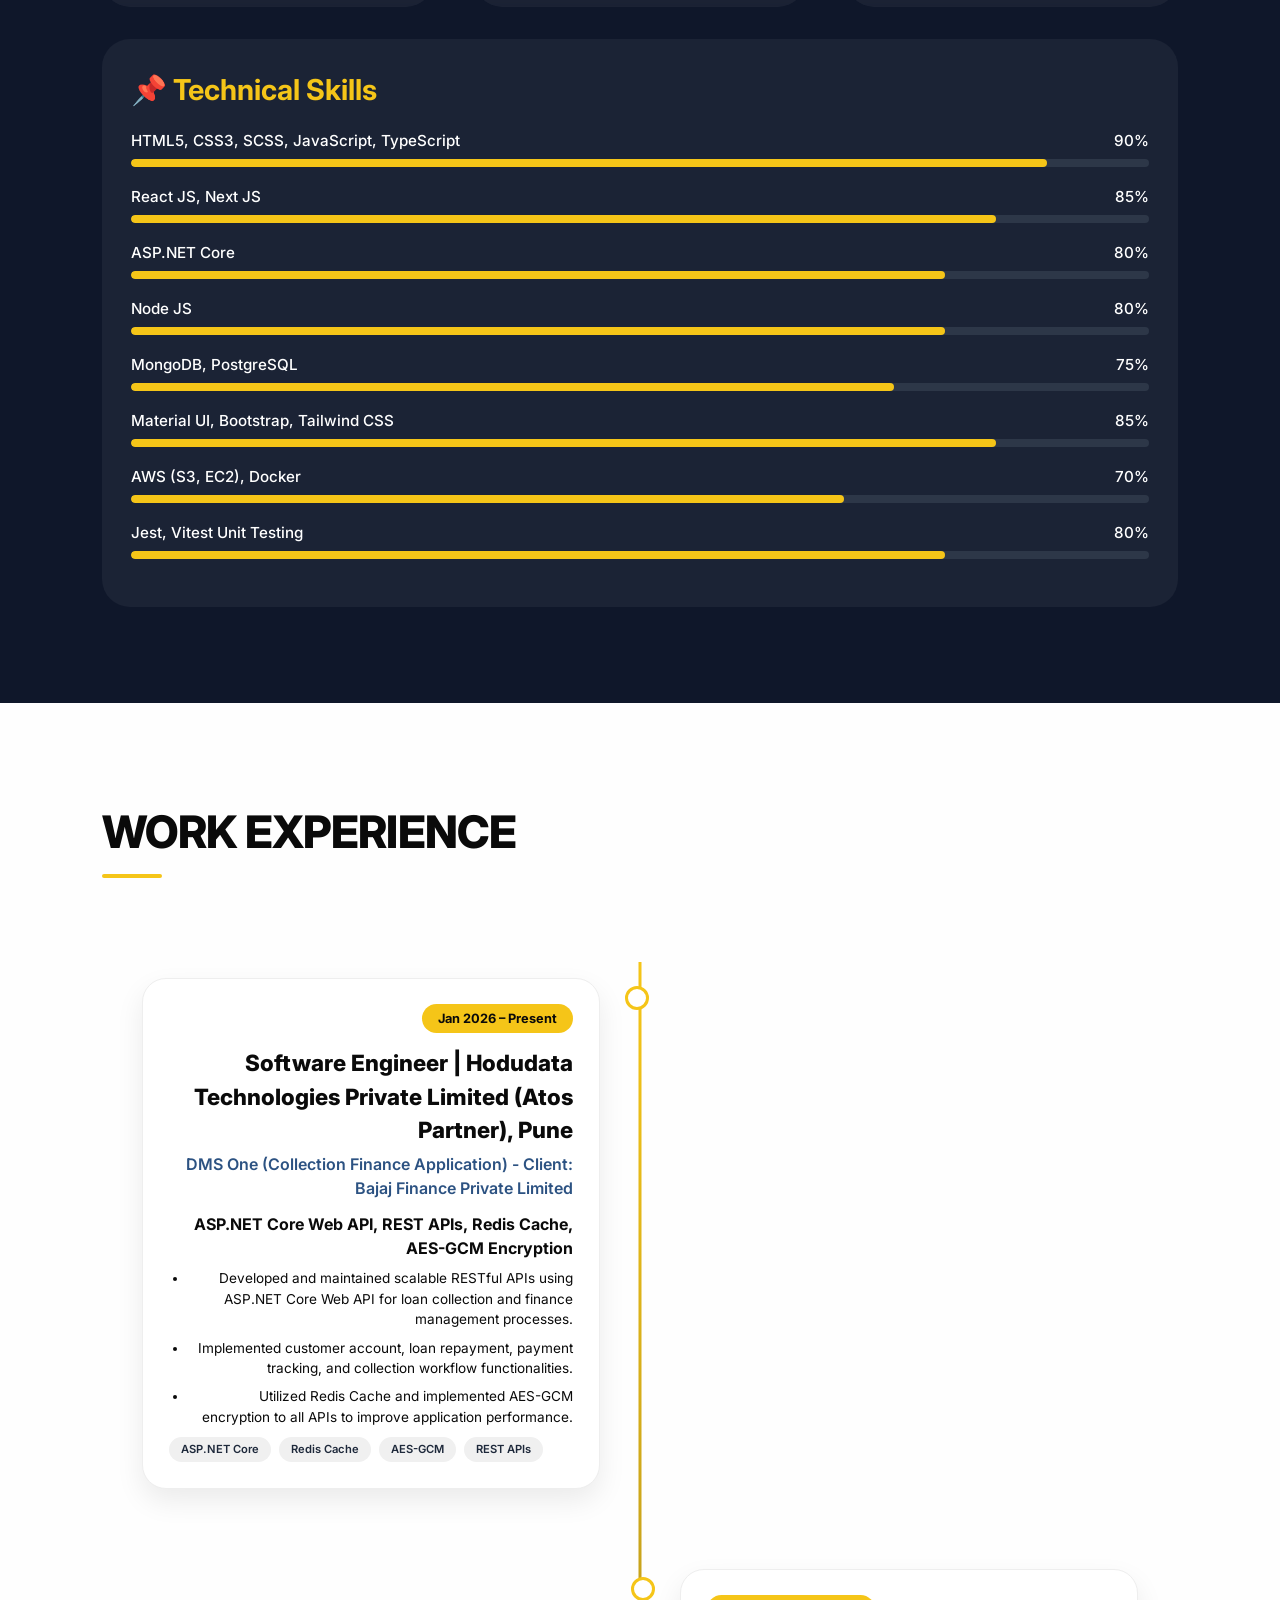
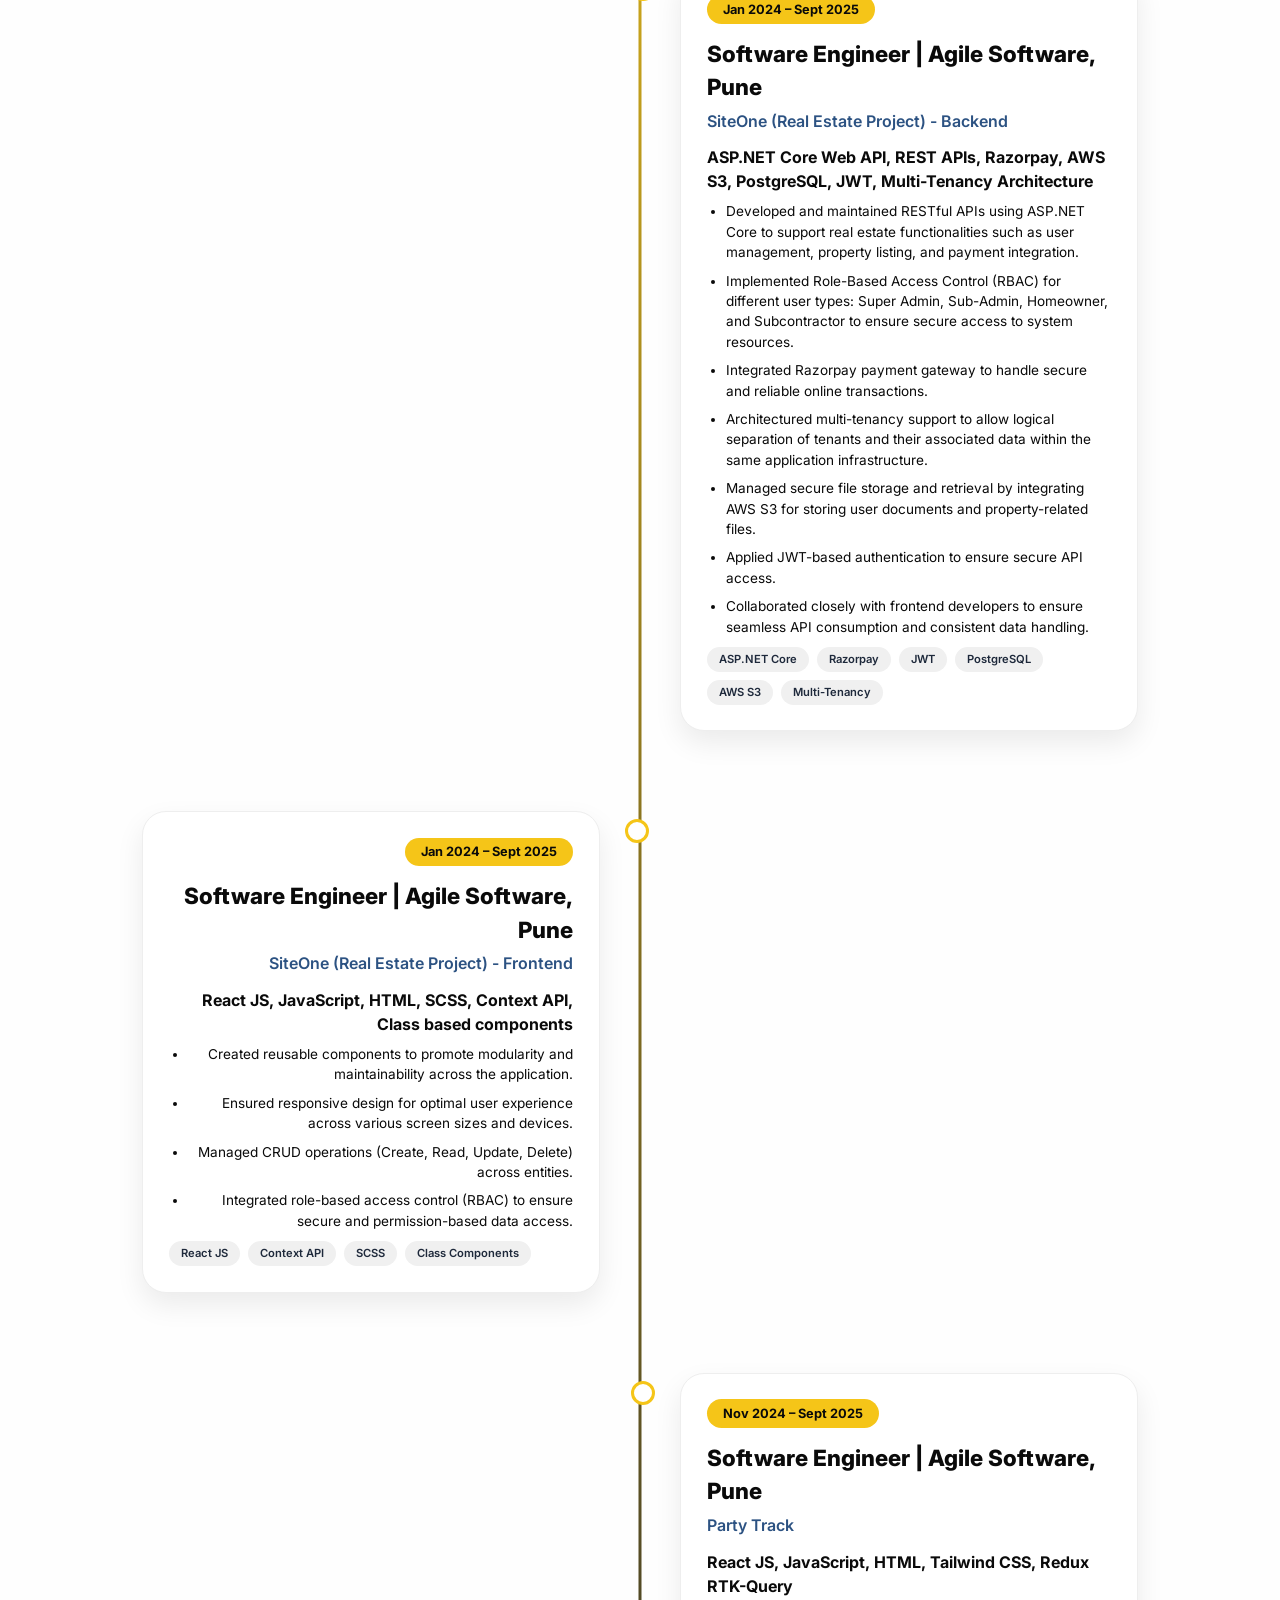
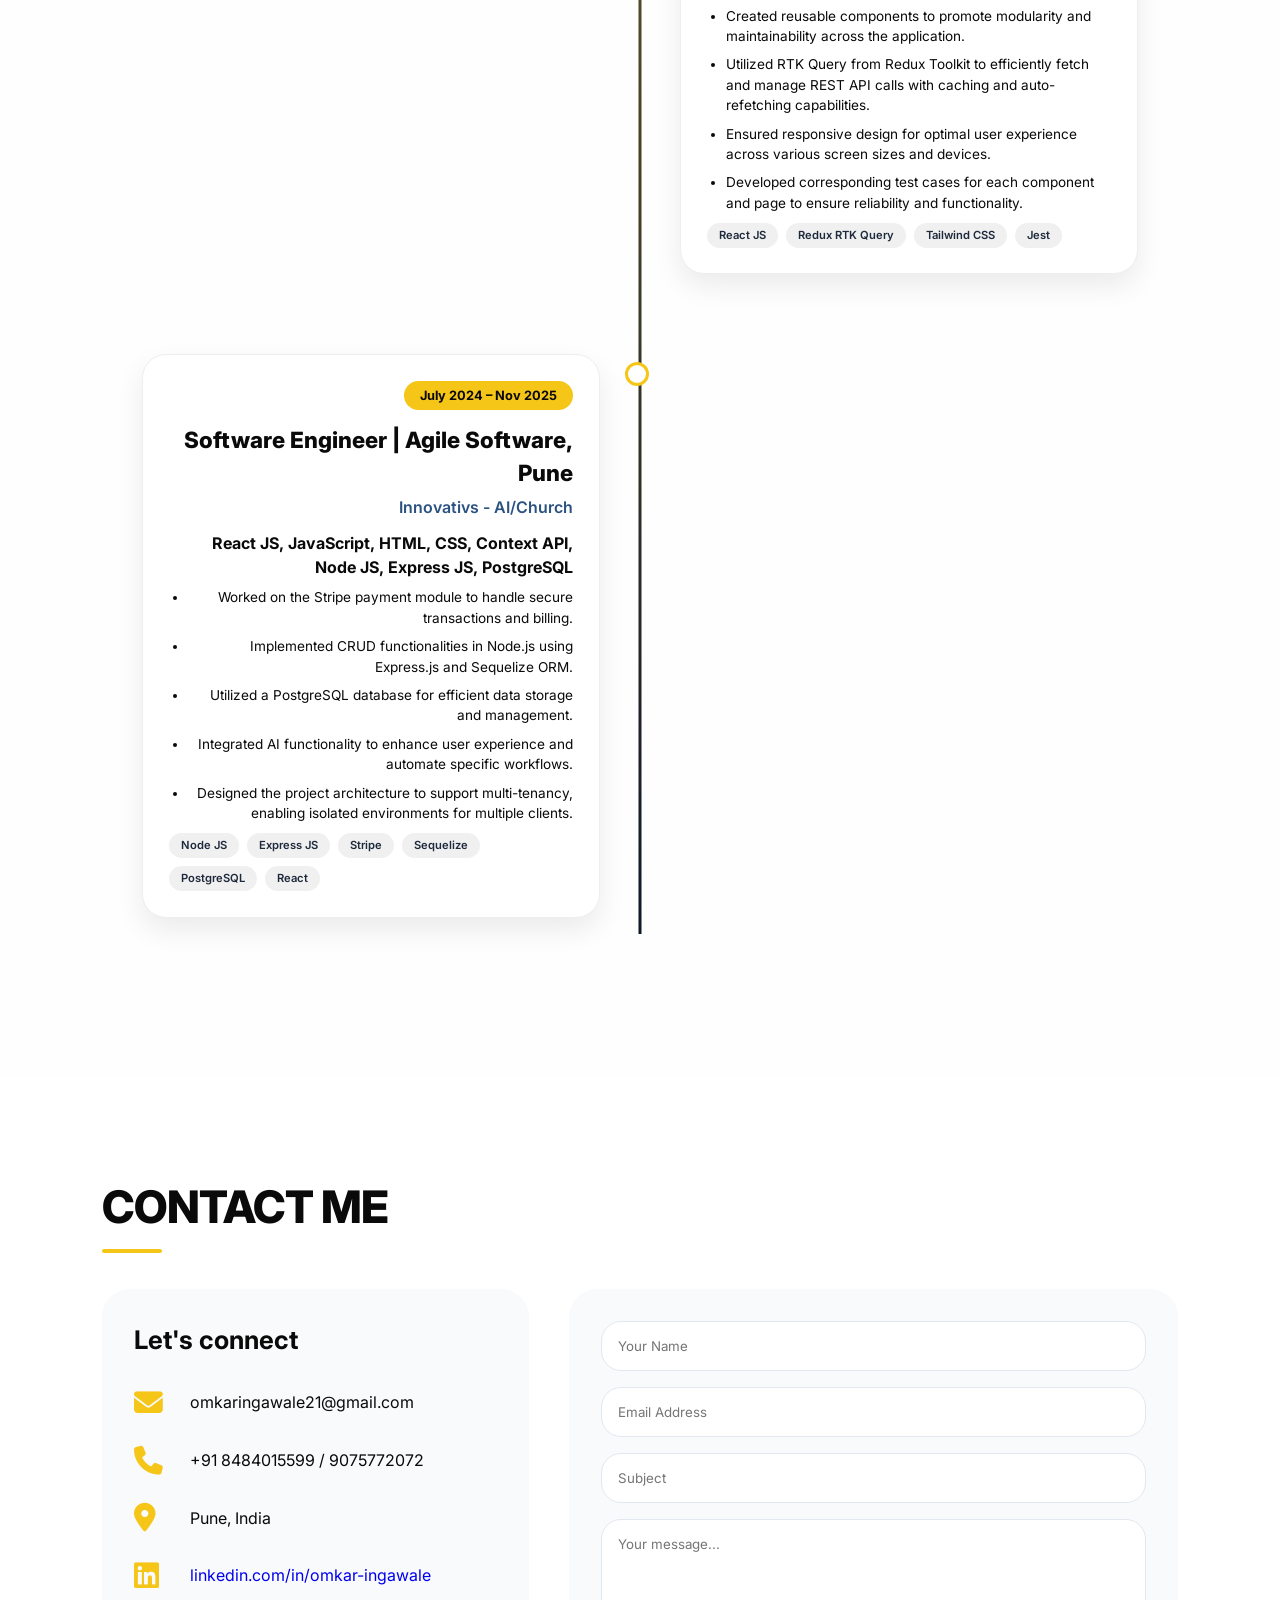
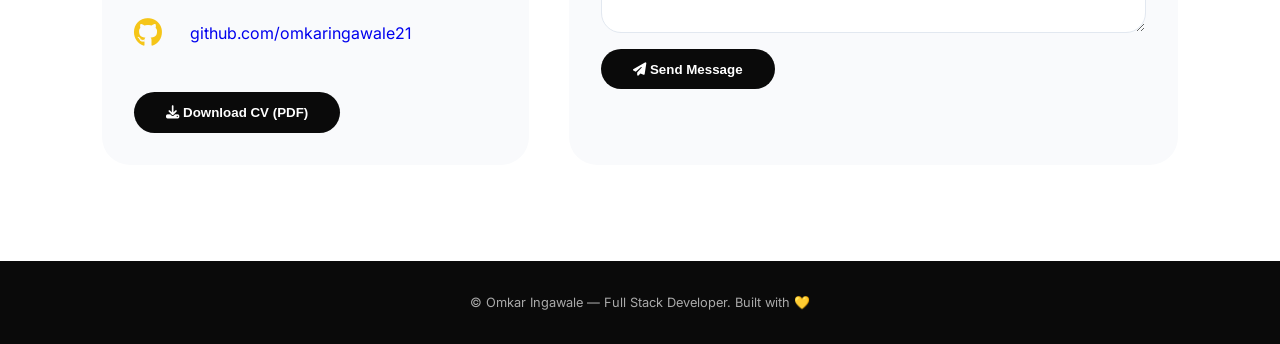
==== commit aea63ff0: "update profile" ====
--- a/Resume.html
+++ b/Resume.html
@@ -1,475 +1,123 @@
+This is a complete HTML document for a developer portfolio website. It presents Omkar Ingawale's professional profile, technical skills, and work experience in a clean, modern layout, with a focus on full-stack development and cloud technologies.
+```html
 <!DOCTYPE html>
 <html lang="en">
 <head>
   <meta charset="UTF-8">
-  <meta name="viewport" content="width=device-width, initial-scale=1.0">
-  <title>Omkar Ingawale - Full Stack Developer Resume</title>
-  <!-- Font Awesome (for icons used in both panels) -->
+  <meta name="viewport" content="width=device-width, initial-scale=1.0, user-scalable=yes">
+  <title>Omkar Ingawale | Full Stack Developer Portfolio</title>
+  <!-- Google Fonts & Font Awesome -->
+  <link href="https://fonts.googleapis.com/css2?family=Inter:opsz,wght@14..32,300;14..32,400;14..32,500;14..32,600;14..32,700;14..32,800&display=swap" rel="stylesheet">
   <link rel="stylesheet" href="https://cdnjs.cloudflare.com/ajax/libs/font-awesome/6.1.1/css/all.min.css">
-  <style>
-    * {
-      margin: 0;
-      padding: 0;
-      box-sizing: border-box;
-    }
-
-    body {
-      font-family: 'Inter', -apple-system, BlinkMacSystemFont, 'Segoe UI', Roboto, sans-serif;
-      background: #e2e8f0;
-      display: flex;
-      justify-content: center;
-      align-items: center;
-      min-height: 100vh;
-      padding: 2rem;
-    }
-
-    /* Resume Paper */
-    .resume {
-      max-width: 1200px;
-      width: 100%;
-      background: white;
-      box-shadow: 0 20px 35px -12px rgba(0,0,0,0.2);
-      border-radius: 12px;
-      overflow: hidden;
-      transition: all 0.2s;
-    }
-
-    /* Print Styles - Perfect A4 PDF */
-    @media print {
-      body {
-        background: white;
-        padding: 0;
-        margin: 0;
-      }
-      .resume {
-        max-width: 100%;
-        box-shadow: none;
-        border-radius: 0;
-      }
-      .print-btn {
-        display: none;
-      }
-      .section, .left-panel, .right-panel {
-        break-inside: avoid;
-        page-break-inside: avoid;
-      }
-      a {
-        text-decoration: none;
-        color: black;
-      }
-    }
-
-    /* Two column layout */
-    .resume-inner {
-      display: flex;
-      flex-wrap: wrap;
-    }
-
-    /* LEFT PANEL (Dark) */
-    .left-panel {
-      background: #0f172a;
-      color: #e2e8f0;
-      flex: 1;
-      min-width: 280px;
-      padding: 2rem 1.8rem;
-    }
-
-    .profile-img {
-      text-align: center;
-      margin-bottom: 1.8rem;
-    }
-    .profile-img img {
-      width: 150px;
-      height: 150px;
-      object-fit: cover;
-      border-radius: 50%;
-      border: 4px solid #f5c518;
-      background: #1e293b;
-    }
-
-    .left-panel h2 {
-      color: #f5c518;
-      font-size: 1.2rem;
-      letter-spacing: 1px;
-      margin: 1.5rem 0 0.8rem 0;
-      border-bottom: 2px solid rgba(245,197,24,0.3);
-      display: inline-block;
-      padding-bottom: 4px;
-    }
-
-    .contact-info p {
-      margin: 0.7rem 0;
-      display: flex;
-      align-items: center;
-      gap: 12px;
-      font-size: 0.85rem;
-      flex-wrap: wrap;
-    }
-    .contact-info i {
-      width: 24px;
-      color: #f5c518;
-      font-size: 1rem;
-    }
-    .contact-info a {
-      color: #cbd5e1;
-      text-decoration: none;
-    }
-    .skill-item {
-      margin: 1rem 0;
-    }
-    .skill-title {
-      font-weight: 600;
-      font-size: 0.85rem;
-      margin-bottom: 5px;
-    }
-    .skill-bar {
-      background: #334155;
-      height: 6px;
-      border-radius: 10px;
-      overflow: hidden;
-    }
-    .skill-bar span {
-      display: block;
-      height: 6px;
-      background: #f5c518;
-      border-radius: 10px;
-    }
-
-    /* RIGHT PANEL */
-    .right-panel {
-      flex: 2.2;
-      background: white;
-      padding: 2rem 2.2rem;
-    }
-
-    .header-name {
-      margin-bottom: 1rem;
-    }
-    .header-name h1 {
-      font-size: 2.6rem;
-      font-weight: 800;
-      color: #0f172a;
-      letter-spacing: -0.5px;
-    }
-    .header-name p {
-      font-size: 1.2rem;
-      color: #f5c518;
-      font-weight: 600;
-      margin-top: 5px;
-    }
-    .tagline {
-      background: #f8fafc;
-      padding: 1rem;
-      border-left: 4px solid #f5c518;
-      margin: 1.2rem 0;
-      font-size: 0.9rem;
-      color: #334155;
-      border-radius: 8px;
-    }
-
-    .section {
-      margin: 1.6rem 0;
-    }
-    .section h3 {
-      font-size: 1.2rem;
-      font-weight: 700;
-      color: #0f172a;
-      display: flex;
-      align-items: center;
-      gap: 10px;
-      border-bottom: 2px solid #e2e8f0;
-      padding-bottom: 6px;
-      margin-bottom: 1rem;
-    }
-    .section h3 i {
-      color: #f5c518;
-    }
-
-    .job, .project-item, .edu-item {
-      margin-bottom: 1.4rem;
-    }
-    .job-header {
-      display: flex;
-      justify-content: space-between;
-      flex-wrap: wrap;
-      align-items: baseline;
-      margin-bottom: 0.3rem;
-    }
-    .job-title {
-      font-weight: 800;
-      font-size: 1rem;
-      color: #0f172a;
-    }
-    .company {
-      font-weight: 600;
-      color: #475569;
-      margin-top: 2px;
-    }
-    .date {
-      font-size: 0.75rem;
-      color: #f5c518;
-      background: #fef9e6;
-      padding: 2px 8px;
-      border-radius: 20px;
-      font-weight: 500;
-    }
-    .job ul, .project-item ul {
-      margin-left: 1.2rem;
-      margin-top: 0.4rem;
-    }
-    .job li, .project-item li {
-      font-size: 0.82rem;
-      color: #334155;
-      margin: 0.35rem 0;
-      line-height: 1.4;
-    }
-    .tech-badge-mini {
-      display: inline-block;
-      background: #eef2ff;
-      color: #0f172a;
-      font-size: 0.7rem;
-      padding: 2px 8px;
-      border-radius: 20px;
-      margin-right: 6px;
-      margin-top: 5px;
-      font-weight: 500;
-    }
-    .project-item strong {
-      color: #0f172a;
-    }
-
-    hr {
-      margin: 1rem 0;
-      border: 0;
-      height: 1px;
-      background: #e2e8f0;
-    }
-
-    .print-btn {
-      text-align: center;
-      margin-top: 1rem;
-      margin-bottom: 1rem;
-    }
-    .print-btn button {
-      background: #0f172a;
-      color: white;
-      border: none;
-      padding: 12px 28px;
-      font-size: 1rem;
-      border-radius: 40px;
-      cursor: pointer;
-      font-weight: 600;
-      display: inline-flex;
-      align-items: center;
-      gap: 10px;
-      transition: 0.2s;
-    }
-    .print-btn button:hover {
-      background: #f5c518;
-      color: #0f172a;
-    }
-
-    @media (max-width: 780px) {
-      body { padding: 1rem; }
-      .resume-inner { flex-direction: column; }
-      .left-panel { text-align: center; }
-      .contact-info p { justify-content: center; }
-      .job-header { flex-direction: column; gap: 5px; }
-    }
-  </style>
+  <link rel="stylesheet" href="Personal_Portfolio.css">
 </head>
 <body>
-<div class="resume">
-  <div class="resume-inner">
-    <!-- LEFT COLUMN (Contact, Skills, Tech, Certifications) -->
-    <div class="left-panel">
-      <div class="profile-img">
-        <img src="https://placehold.co/400x400/1e293b/f5c518?text=OMKAR" alt="Omkar Ingawale">
-      </div>
-      <div class="contact-info">
-        <h2>CONTACT</h2>
-        <p><i class="fas fa-phone"></i> +91 8484015599 / 9075772072</p>
-        <p><i class="fas fa-envelope"></i> omkaringawale21@gmail.com</p>
-        <p><i class="fas fa-map-marker-alt"></i> Pune, India</p>
-        <p><i class="fab fa-linkedin"></i> <a href="#">linkedin.com/in/omkar-ingawale</a></p>
-        <p><i class="fab fa-github"></i> <a href="#">github.com/omkaringawale21</a></p>
-      </div>
 
-      <h2>TECHNICAL SKILLS</h2>
-      <div class="skill-item"><div class="skill-title">ASP.NET Core Web API</div><div class="skill-bar"><span style="width:82%"></span></div></div>
-      <div class="skill-item"><div class="skill-title">React / Next.js</div><div class="skill-bar"><span style="width:88%"></span></div></div>
-      <div class="skill-item"><div class="skill-title">Node.js / Express</div><div class="skill-bar"><span style="width:85%"></span></div></div>
-      <div class="skill-item"><div class="skill-title">PostgreSQL / MongoDB</div><div class="skill-bar"><span style="width:78%"></span></div></div>
-      <div class="skill-item"><div class="skill-title">AWS (S3, EC2, ECS, ECR)</div><div class="skill-bar"><span style="width:70%"></span></div></div>
-      <div class="skill-item"><div class="skill-title">Tailwind / Material UI / Bootstrap</div><div class="skill-bar"><span style="width:90%"></span></div></div>
-      <div class="skill-item"><div class="skill-title">Stripe / Razorpay Integration</div><div class="skill-bar"><span style="width:85%"></span></div></div>
+<header class="header">
+  <a href="#home" class="logo">⚡ OMNIKRAFT</a>
+  <div id="menu-btn" class="fa-solid fa-bars"></div>
+</header>
 
-      <h2>CERTIFICATIONS</h2>
-      <p style="font-size:0.8rem; margin:5px 0">✔ Full Stack Web Dev - Java Patil</p>
+<nav class="navbar">
+  <a href="#home"><i class="fa-solid fa-house"></i> Home</a>
+  <a href="#about"><i class="fa-solid fa-address-card"></i> About</a>
+  <a href="#experience"><i class="fa-solid fa-briefcase"></i> Experience</a>
+  <a href="#contact"><i class="fa-solid fa-phone-volume"></i> Contact</a>
+</nav>
+<div class="navbar-img"><img src="https://placehold.co/800x1000/2c3e50/white?text=dev+vision" alt="nav-bg"></div>
+
+<!-- HOME -->
+<section class="home" id="home">
+  <div class="home-content">
+    <h3>Hi, my name is</h3>
+    <h3 class="home-text">Omkar Abhay Ingawale</h3>
+    <h3 style="font-size: 1.8rem;">I'm a <span class="highlight">Full Stack Developer</span></h3>
+    <p style="margin-top: 1.5rem; max-width: 500px;">Detail-oriented Software Engineer skilled in front-end and full-stack development with expertise in modern web technologies, responsive UI design, backend integration, and cloud-based deployment.</p>
+  </div>
+  <img src="https://placehold.co/400x400/0f172a/white?text=OMKAR" class="home-img" alt="Omkar">
+  <div class="wave"></div><div class="wave wave2"></div>
+</section>
+
+<!-- ABOUT -->
+<section class="about" id="about">
+  <h1 class="heading" style="color:white">About Me</h1>
+  <div class="about-container">
+    <div class="about-card profile-img"><img src="https://placehold.co/300x300/f5c518/0f172a?text=OI" alt="Omkar"></div>
+    <div class="about-card info">
+      <p><strong>Omkar Abhay Ingawale</strong> <span>: Name</span></p>
+      <p>Full Stack Developer <span>: Role</span></p>
+      <p>Pune, India <span>: Location</span></p>
+      <p>+91 8484015599 <span>: Phone</span></p>
+      <p style="text-transform:lowercase">omkaringawale21@gmail.com <span>: Email</span></p>
+      <p><a href="https://www.linkedin.com/in/omkar-ingawale-034a6b214/" target="_blank" style="color:var(--yellow)">LinkedIn Profile</a> <span>: Social</span></p>
     </div>
-
-    <!-- RIGHT COLUMN (Experience, Projects, Education) -->
-    <div class="right-panel">
-      <div class="header-name">
-        <h1>OMKAR ABHAY INGAWALE</h1>
-        <p>Full Stack Developer | 3.5+ Years Experience</p>
-      </div>
-      <div class="tagline">
-        🔹 Full-stack engineer specializing in ASP.NET Core, React, Node.js, and cloud-native architectures. Proven track record in FinTech, real estate, and AI-driven platforms. Expertise in multi-tenancy, payment gateways (Stripe/Razorpay), and scalable API design.
-      </div>
-
-      <!-- WORK EXPERIENCE (detailed from portfolio) -->
-      <div class="section">
-        <h3><i class="fas fa-briefcase"></i> WORK EXPERIENCE</h3>
-        
-        <!-- Agile Soft System Inc - SiteOne Backend -->
-        <div class="job">
-          <div class="job-header"><span class="job-title">Software Engineer</span> <span class="date">Jan 2024 – Sept 2025</span></div>
-          <div class="company">Agile Soft System Inc, Pune</div>
-          <ul>
-            <li><strong>SiteOne (Real Estate - Backend):</strong> Architected RESTful APIs for property listings, user management (RBAC for Super Admin, Homeowner, Subcontractor) using ASP.NET Core. Integrated Razorpay payment gateway with webhook verification; implemented multi-tenant data isolation via schema-based PostgreSQL separation.</li>
-            <li><strong>JWT & Security:</strong> Designed JWT authentication with refresh token rotation, role-based access control, and managed secure file storage on AWS S3 using pre-signed URLs.</li>
-            <li><strong>Performance:</strong> Optimized SQL queries and LINQ, reducing API response time by 30%; collaborated with frontend teams for seamless contract integration.</li>
-            <div><span class="tech-badge-mini">ASP.NET Core</span><span class="tech-badge-mini">Razorpay</span><span class="tech-badge-mini">JWT</span><span class="tech-badge-mini">PostgreSQL</span><span class="tech-badge-mini">AWS S3</span></div>
-          </ul>
-        </div>
-
-        <!-- SiteOne React Frontend -->
-        <div class="job">
-          <div class="job-header"><span class="job-title">Software Engineer (Frontend)</span> <span class="date">Jan 2024 – Sept 2025</span></div>
-          <div class="company">Agile Soft System Inc - SiteOne (React)</div>
-          <ul>
-            <li>Built reusable component library using Class + Functional components with Context API for global state, reducing code duplication by 40%.</li>
-            <li>Implemented role-based UI rendering, integrated S3 upload with polling mechanism to track file upload status in real-time.</li>
-            <li>Enhanced performance via lazy loading, code splitting, and memoization; fully responsive design across devices; unit tests with Jest (85% coverage).</li>
-            <div><span class="tech-badge-mini">React</span><span class="tech-badge-mini">Context API</span><span class="tech-badge-mini">SCSS</span><span class="tech-badge-mini">Jest</span></div>
-          </ul>
-        </div>
-
-        <!-- Party Track - Backend (ASP.NET Core + Stripe + Invoicing) -->
-        <div class="job">
-          <div class="job-header"><span class="job-title">Software Engineer (Full Stack)</span> <span class="date">Nov 2024 – Sept 2025</span></div>
-          <div class="company">Agile Soft System Inc - Party Track (Invoice & Billing System)</div>
-          <ul>
-            <li><strong>Invoice & Billing Engine:</strong> Designed RESTful APIs for invoice generation, line-item billing, tax calculations, and PDF export using iTextSharp. Implemented automatic invoice numbering, status tracking (Paid/Pending/Overdue), and advanced filtering.</li>
-            <li><strong>Stripe Integration:</strong> Integrated Stripe Checkout Sessions and Webhooks for one-time payments and subscription billing. Implemented idempotency keys to prevent duplicate charges and built reconciliation jobs for payment verification.</li>
-            <li><strong>Authentication & Audit:</strong> JWT authentication with refresh tokens, role-based access (Admin, Finance, Viewer), BCrypt password hashing, and audit logs for sensitive operations.</li>
-            <li><strong>Backend Excellence:</strong> Dynamic filtering/pagination using LINQ, background services (IHostedService) for overdue invoice reminders via SendGrid, DTOs + AutoMapper, and xUnit/Moq unit tests (80% coverage).</li>
-            <li><strong>React Frontend (Redux RTK):</strong> Developed 20+ reusable components, utilized RTK Query for API caching and optimistic updates (reducing network calls by 35%). Integrated Stripe Elements and real-time invoice dashboard with Chart.js.</li>
-            <div><span class="tech-badge-mini">ASP.NET Core</span><span class="tech-badge-mini">Stripe API</span><span class="tech-badge-mini">JWT</span><span class="tech-badge-mini">PostgreSQL</span><span class="tech-badge-mini">React/Redux</span><span class="tech-badge-mini">xUnit</span></div>
-          </ul>
-        </div>
-
-        <!-- Quickbooks Eazyconnect (Node.js) -->
-        <div class="job">
-          <div class="job-header"><span class="job-title">Software Engineer</span> <span class="date">May 2024 – Apr 2025</span></div>
-          <div class="company">Quickbooks Eazyconnect - Node.js Integration</div>
-          <ul>
-            <li>Built full-stack integration to sync invoices & customers from Intuit QuickBooks to Monday.com boards using OAuth2 flows.</li>
-            <li>Developed REST APIs in Node.js/Express; used PostgreSQL for reliable data storage and scheduled sync jobs (node-cron).</li>
-            <li>Created React dashboard with real-time sync status and conflict resolution UI.</li>
-            <div><span class="tech-badge-mini">Node.js</span><span class="tech-badge-mini">Express</span><span class="tech-badge-mini">OAuth2</span><span class="tech-badge-mini">PostgreSQL</span></div>
-          </ul>
-        </div>
-
-        <!-- Innovatix - AI / Church Platform -->
-        <div class="job">
-          <div class="job-header"><span class="job-title">Software Engineer</span> <span class="date">July 2024 – Nov 2025</span></div>
-          <div class="company">Innovatix - AI / Church Platform</div>
-          <ul>
-            <li>Developed Stripe payment module for recurring donations and one-time payments with webhook handling.</li>
-            <li>Implemented multi-tenancy architecture using Sequelize (PostgreSQL) for isolated church/organization data.</li>
-            <li>Integrated OpenAI API for AI-driven sermon recommendations and automated content workflows; designed CRUD operations with advanced filtering and transaction management.</li>
-            <div><span class="tech-badge-mini">Node.js</span><span class="tech-badge-mini">Stripe</span><span class="tech-badge-mini">Sequelize</span><span class="tech-badge-mini">OpenAI API</span></div>
-          </ul>
-        </div>
-
-        <!-- WWI (World Wide Information) -->
-        <div class="job">
-          <div class="job-header"><span class="job-title">React Developer</span> <span class="date">Jan 2024 – July 2024</span></div>
-          <div class="company">WWI (World Wide Information)</div>
-          <ul>
-            <li>Implemented multi-tenancy UI with role-based access control; built file upload module with S3 direct uploads and polling mechanism to track upload progress.</li>
-            <li>Created custom hooks for data fetching and caching, improving performance by 25%; managed CRUD operations across entities with JWT authentication.</li>
-            <div><span class="tech-badge-mini">React</span><span class="tech-badge-mini">AWS S3</span><span class="tech-badge-mini">RBAC</span><span class="tech-badge-mini">Custom Hooks</span></div>
-          </ul>
-        </div>
-
-        <!-- Technogrowth - Global Invoice Manager -->
-        <div class="job">
-          <div class="job-header"><span class="job-title">Software Developer</span> <span class="date">Aug 2021 – Dec 2023</span></div>
-          <div class="company">Technogrowth Software Solutions, Pune</div>
-          <ul>
-            <li><strong>Global Invoice Manager:</strong> Developed REST APIs for multi-country invoice management, tax calculations, and automated PDF invoice generation using iTextSharp.</li>
-            <li>Integrated Razorpay payment gateway with refund handling and transaction logging; implemented email service (SMTP) to auto-send invoices to customers.</li>
-            <li>Designed relational database schema for customers, invoices, and line items; reduced invoice generation time by 40% through optimized LINQ queries and caching.</li>
-            <div><span class="tech-badge-mini">ASP.NET Core</span><span class="tech-badge-mini">Razorpay</span><span class="tech-badge-mini">LINQ</span><span class="tech-badge-mini">iTextSharp</span></div>
-          </ul>
-        </div>
-      </div>
-
-      <!-- KEY PROJECTS HIGHLIGHT (Detailed technical contributions) -->
-      <div class="section">
-        <h3><i class="fas fa-code"></i> OTHER KEY PROJECTS & FEATURES</h3>
-        <div class="project-item">
-          <strong>🔹 Canteen Admin Panel (React + Context API)</strong>
-          <ul>
-            <li>Designed token-based authentication with private routes; managed global auth state using Context API.</li>
-            <li>Built dynamic data view with filters (daily/weekly/monthly) and structured tables; integrated Excel export using SheetJS for offline reporting.</li>
-            <li>Optimized data fetching with debounced search and pagination.</li>
-          </ul>
-        </div>
-        <div class="project-item">
-          <strong>🔹 Multi-Tenancy & RBAC Architecture (SiteOne & Innovatix)</strong>
-          <ul>
-            <li>Led schema-based multi-tenant isolation in PostgreSQL for real estate & church platforms, ensuring data separation across organizations with minimal performance overhead.</li>
-            <li>Implemented fine-grained role-based UI rendering and backend policy enforcement (Admin, Finance, Viewer, Subcontractor).</li>
-          </ul>
-        </div>
-        <div class="project-item">
-          <strong>🔹 Payment Gateway Deep Integration (Stripe & Razorpay)</strong>
-          <ul>
-            <li>Completed end-to-end payment flows: webhook signature verification, idempotent transaction handling, refund workflows, and subscription lifecycle management.</li>
-            <li>Built reconciliation jobs and automated email notifications for failed payments.</li>
-          </ul>
-        </div>
-      </div>
-
-      <!-- EDUCATION -->
-      <div class="section">
-        <h3><i class="fas fa-graduation-cap"></i> EDUCATION</h3>
-        <div class="job-header"><span class="job-title">B.E. Mechanical Engineering</span> <span class="date">2015 – 2019</span></div>
-        <div>Bharati Vidyapeeth College of Engineering, Kolhapur | 54%</div>
-      </div>
-
-      <!-- ACHIEVEMENTS & ADDITIONAL -->
-      <div class="section">
-        <h3><i class="fas fa-trophy"></i> ACHIEVEMENTS & RECOGNITION</h3>
-        <ul style="margin-left: 1.2rem;">
-          <li>Received second prize in 'Parashot Design' competition – demonstrated creative problem-solving.</li>
-          <li>Client appreciations for seamless production releases, high-quality API documentation, and live demo excellence.</li>
-          <li>Implemented robust unit testing strategies (Jest/Vitest for React, xUnit for .NET) achieving >80% coverage across critical modules.</li>
-        </ul>
-      </div>
-      <hr>
-      <div style="font-size: 0.7rem; text-align: center; color: #64748b;">📄 References available on request | Open to full-time opportunities | Available for immediate joining</div>
+    <div class="about-card">
+      <h3 style="font-size:1.6rem; margin-bottom:1rem;">Profile</h3>
+      <p>Detail-oriented Software Engineer skilled in front-end and full-stack development with expertise in modern web technologies, responsive UI design, backend integration, and cloud-based deployment. Proven track record in FinTech, real estate, and AI-driven platforms.</p>
     </div>
   </div>
-  <div class="print-btn">
-    <button onclick="window.print();"><i class="fas fa-file-pdf"></i> Save as PDF (Print-friendly)</button>
+
+  <div class="skill-box">
+    <div class="skill-title">📌 Technical Skills</div>
+    <div class="progress"><h3>HTML5, CSS3, SCSS, JavaScript, TypeScript <span>90%</span></h3><div class="bar"><span style="width:90%"></span></div></div>
+    <div class="progress"><h3>React JS, Next JS <span>85%</span></h3><div class="bar"><span style="width:85%"></span></div></div>
+    <div class="progress"><h3>ASP.NET Core <span>80%</span></h3><div class="bar"><span style="width:80%"></span></div></div>
+    <div class="progress"><h3>Node JS <span>80%</span></h3><div class="bar"><span style="width:80%"></span></div></div>
+    <div class="progress"><h3>MongoDB, PostgreSQL <span>75%</span></h3><div class="bar"><span style="width:75%"></span></div></div>
+    <div class="progress"><h3>Material UI, Bootstrap, Tailwind CSS <span>85%</span></h3><div class="bar"><span style="width:85%"></span></div></div>
+    <div class="progress"><h3>AWS (S3, EC2), Docker <span>70%</span></h3><div class="bar"><span style="width:70%"></span></div></div>
+    <div class="progress"><h3>Jest, Vitest Unit Testing <span>80%</span></h3><div class="bar"><span style="width:80%"></span></div></div>
   </div>
-</div>
+</section>
 
-<script>
-  // Ensure PDF prints with optimized margins and avoid content cut
-  window.onbeforeprint = function() {
-    document.body.style.margin = '0';
-    document.body.style.padding = '0';
-  };
-  window.onafterprint = function() {
-    document.body.style.margin = '';
-    document.body.style.padding = '';
-  };
-</script>
+<!-- EXPERIENCE - AS PER PDF -->
+<section class="experience" id="experience">
+  <h1 class="heading">Work Experience</h1>
+  <div class="timeline">
+    <!-- Hodudata Technologies - DMS One -->
+    <div class="timeline-item"><div class="timeline-content"><span class="timeline-date">Jan 2026 – Present</span><h3>Software Engineer | Hodudata Technologies Private Limited (Atos Partner), Pune</h3><h4>DMS One (Collection Finance Application) - Client: Bajaj Finance Private Limited</h4><p><strong>ASP.NET Core Web API, REST APIs, Redis Cache, AES-GCM Encryption</strong></p><ul><li>Developed and maintained scalable RESTful APIs using ASP.NET Core Web API for loan collection and finance management processes.</li><li>Implemented customer account, loan repayment, payment tracking, and collection workflow functionalities.</li><li>Utilized Redis Cache and implemented AES-GCM encryption to all APIs to improve application performance.</li></ul><div class="tech-stack"><span class="tech-badge">ASP.NET Core</span><span class="tech-badge">Redis Cache</span><span class="tech-badge">AES-GCM</span><span class="tech-badge">REST APIs</span></div></div></div>
+
+    <!-- Agile Software - SiteOne Backend -->
+    <div class="timeline-item"><div class="timeline-content"><span class="timeline-date">Jan 2024 – Sept 2025</span><h3>Software Engineer | Agile Software, Pune</h3><h4>SiteOne (Real Estate Project) - Backend</h4><p><strong>ASP.NET Core Web API, REST APIs, Razorpay, AWS S3, PostgreSQL, JWT, Multi-Tenancy Architecture</strong></p><ul><li>Developed and maintained RESTful APIs using ASP.NET Core to support real estate functionalities such as user management, property listing, and payment integration.</li><li>Implemented Role-Based Access Control (RBAC) for different user types: Super Admin, Sub-Admin, Homeowner, and Subcontractor to ensure secure access to system resources.</li><li>Integrated Razorpay payment gateway to handle secure and reliable online transactions.</li><li>Architectured multi-tenancy support to allow logical separation of tenants and their associated data within the same application infrastructure.</li><li>Managed secure file storage and retrieval by integrating AWS S3 for storing user documents and property-related files.</li><li>Applied JWT-based authentication to ensure secure API access.</li><li>Collaborated closely with frontend developers to ensure seamless API consumption and consistent data handling.</li></ul><div class="tech-stack"><span class="tech-badge">ASP.NET Core</span><span class="tech-badge">Razorpay</span><span class="tech-badge">JWT</span><span class="tech-badge">PostgreSQL</span><span class="tech-badge">AWS S3</span><span class="tech-badge">Multi-Tenancy</span></div></div></div>
+
+    <!-- Agile Software - SiteOne Frontend -->
+    <div class="timeline-item"><div class="timeline-content"><span class="timeline-date">Jan 2024 – Sept 2025</span><h3>Software Engineer | Agile Software, Pune</h3><h4>SiteOne (Real Estate Project) - Frontend</h4><p><strong>React JS, JavaScript, HTML, SCSS, Context API, Class based components</strong></p><ul><li>Created reusable components to promote modularity and maintainability across the application.</li><li>Ensured responsive design for optimal user experience across various screen sizes and devices.</li><li>Managed CRUD operations (Create, Read, Update, Delete) across entities.</li><li>Integrated role-based access control (RBAC) to ensure secure and permission-based data access.</li></ul><div class="tech-stack"><span class="tech-badge">React JS</span><span class="tech-badge">Context API</span><span class="tech-badge">SCSS</span><span class="tech-badge">Class Components</span></div></div></div>
+
+    <!-- Agile Software - Party Track -->
+    <div class="timeline-item"><div class="timeline-content"><span class="timeline-date">Nov 2024 – Sept 2025</span><h3>Software Engineer | Agile Software, Pune</h3><h4>Party Track</h4><p><strong>React JS, JavaScript, HTML, Tailwind CSS, Redux RTK-Query</strong></p><ul><li>Created reusable components to promote modularity and maintainability across the application.</li><li>Utilized RTK Query from Redux Toolkit to efficiently fetch and manage REST API calls with caching and auto-refetching capabilities.</li><li>Ensured responsive design for optimal user experience across various screen sizes and devices.</li><li>Developed corresponding test cases for each component and page to ensure reliability and functionality.</li></ul><div class="tech-stack"><span class="tech-badge">React JS</span><span class="tech-badge">Redux RTK Query</span><span class="tech-badge">Tailwind CSS</span><span class="tech-badge">Jest</span></div></div></div>
+
+    <!-- Agile Software - Innovativs AI/Church -->
+    <div class="timeline-item"><div class="timeline-content"><span class="timeline-date">July 2024 – Nov 2025</span><h3>Software Engineer | Agile Software, Pune</h3><h4>Innovativs - AI/Church</h4><p><strong>React JS, JavaScript, HTML, CSS, Context API, Node JS, Express JS, PostgreSQL</strong></p><ul><li>Worked on the Stripe payment module to handle secure transactions and billing.</li><li>Implemented CRUD functionalities in Node.js using Express.js and Sequelize ORM.</li><li>Utilized a PostgreSQL database for efficient data storage and management.</li><li>Integrated AI functionality to enhance user experience and automate specific workflows.</li><li>Designed the project architecture to support multi-tenancy, enabling isolated environments for multiple clients.</li></ul><div class="tech-stack"><span class="tech-badge">Node JS</span><span class="tech-badge">Express JS</span><span class="tech-badge">Stripe</span><span class="tech-badge">Sequelize</span><span class="tech-badge">PostgreSQL</span><span class="tech-badge">React</span></div></div></div>
+  </div>
+</section>
+
+<!-- CONTACT -->
+<section class="contact" id="contact">
+  <h1 class="heading">Contact Me</h1>
+  <div class="contact-row">
+    <div class="contact-info">
+      <h3 style="font-size:1.6rem; margin-bottom:1rem;">Let's connect</h3>
+      <div class="info-item"><i class="fas fa-envelope"></i> <span style="word-break:break-all;">omkaringawale21@gmail.com</span></div>
+      <div class="info-item"><i class="fas fa-phone"></i> +91 8484015599 / 9075772072</div>
+      <div class="info-item"><i class="fas fa-map-marker-alt"></i> Pune, India</div>
+      <div class="info-item"><i class="fab fa-linkedin"></i> <a href="https://www.linkedin.com/in/omkar-ingawale-034a6b214/" target="_blank">linkedin.com/in/omkar-ingawale</a></div>
+      <div class="info-item"><i class="fab fa-github"></i> <a href="https://github.com/omkaringawale21" target="_blank">github.com/omkaringawale21</a></div>
+      <button id="downloadResume" class="download-btn" style="margin-top:1rem;"><i class="fa-solid fa-download"></i> Download CV (PDF)</button>
+    </div>
+    <form class="contact-form" id="contactForm">
+      <input type="text" placeholder="Your Name" class="box" id="nameInput" required>
+      <input type="email" placeholder="Email Address" class="box" id="emailInput" required>
+      <input type="text" placeholder="Subject" class="box" id="subjectInput">
+      <textarea rows="5" placeholder="Your message..." id="msgInput" class="message"></textarea>
+      <button type="submit"><i class="fas fa-paper-plane"></i> Send Message</button>
+    </form>
+  </div>
+</section>
+<footer>
+  <p>© <span id="currentYear"></span> Omkar Ingawale — Full Stack Developer. Built with 💛</p>
+</footer>
+
+<script src="https://cdn.jsdelivr.net/npm/@emailjs/browser@3/dist/email.min.js"></script>
+<script src="Personal_Portfolio.js"></script>
 </body>
 </html>
--- a/Personal_Portfolio.css
+++ b/Personal_Portfolio.css
@@ -0,0 +1,356 @@
+* {
+  margin: 0;
+  padding: 0;
+  box-sizing: border-box;
+}
+
+:root {
+  --yellow: #f5c518;
+  --yellow-dark: #e0b015;
+  --black: #0a0a0a;
+  --white: #ffffff;
+  --gray-100: #f8f9fa;
+  --gray-200: #e9ecef;
+  --gray-800: #212529;
+  --dark-bg: #0f172a;
+  --card-shadow: 0 20px 35px -12px rgba(0, 0, 0, 0.12);
+  --transition: all 0.25s cubic-bezier(0.2, 0, 0, 1);
+}
+
+body {
+  font-family: 'Inter', sans-serif;
+  background: var(--white);
+  color: var(--black);
+  line-height: 1.5;
+  scroll-behavior: smooth;
+  overflow-x: hidden;
+}
+
+::-webkit-scrollbar { width: 8px; }
+::-webkit-scrollbar-track { background: var(--gray-200); }
+::-webkit-scrollbar-thumb { background: var(--yellow); border-radius: 10px; }
+
+section { padding: 6rem 8%; }
+
+.heading {
+  font-size: 2.8rem;
+  font-weight: 800;
+  text-transform: uppercase;
+  letter-spacing: -0.02em;
+  margin-bottom: 3rem;
+  position: relative;
+  display: inline-block;
+}
+.heading:after {
+  content: '';
+  position: absolute;
+  bottom: -12px;
+  left: 0;
+  width: 60px;
+  height: 4px;
+  background: var(--yellow);
+  border-radius: 4px;
+}
+
+/* HEADER */
+.header {
+  position: fixed;
+  top: 0;
+  left: 0;
+  right: 0;
+  background: rgba(255,255,255,0.96);
+  backdrop-filter: blur(10px);
+  padding: 1rem 8%;
+  display: flex;
+  justify-content: space-between;
+  align-items: center;
+  z-index: 1000;
+  box-shadow: 0 2px 20px rgba(0,0,0,0.03);
+  border-bottom: 1px solid rgba(0,0,0,0.05);
+}
+.logo {
+  font-size: 1.8rem;
+  font-weight: 800;
+  letter-spacing: -0.5px;
+  background: linear-gradient(135deg, var(--black) 0%, #2c2c2c 100%);
+  -webkit-background-clip: text;
+  background-clip: text;
+  color: transparent;
+}
+#menu-btn {
+  font-size: 1.8rem;
+  background: var(--black);
+  color: white;
+  width: 42px;
+  height: 42px;
+  display: flex;
+  align-items: center;
+  justify-content: center;
+  border-radius: 12px;
+  cursor: pointer;
+  transition: var(--transition);
+  display: none;
+}
+#menu-btn:hover { background: var(--yellow); color: black; }
+
+/* SIDEBAR NAV */
+.navbar {
+  position: fixed;
+  top: 0;
+  left: -320px;
+  width: 300px;
+  height: 100vh;
+  background: var(--black);
+  z-index: 1100;
+  padding: 8rem 2rem 3rem;
+  transition: 0.3s ease;
+  box-shadow: 4px 0 30px rgba(0,0,0,0.2);
+  display: flex;
+  flex-direction: column;
+  gap: 1.5rem;
+}
+.navbar.active { left: 0; }
+.navbar a {
+  color: #e2e8f0;
+  font-size: 1.4rem;
+  font-weight: 500;
+  display: flex;
+  align-items: center;
+  gap: 1rem;
+  padding: 0.8rem 1rem;
+  border-radius: 14px;
+  transition: 0.2s;
+  text-decoration: none;
+}
+.navbar a i { width: 28px; font-size: 1.3rem; }
+.navbar a:hover { background: var(--yellow); color: black; transform: translateX(6px); }
+.navbar-img {
+  position: fixed;
+  top: 0;
+  right: -100%;
+  width: 320px;
+  height: 100vh;
+  z-index: 1050;
+  transition: 0.3s ease;
+  pointer-events: none;
+}
+.navbar-img.active { right: 0; }
+.navbar-img img { width: 100%; height: 100%; object-fit: cover; filter: grayscale(0.2); opacity: 0.9; }
+
+/* HOME */
+.home {
+  min-height: 100vh;
+  display: flex;
+  flex-direction: column;
+  justify-content: center;
+  background: linear-gradient(125deg, #fffdf5 0%, #ffffff 100%);
+  position: relative;
+  overflow: hidden;
+  padding-top: 8rem;
+}
+.home-content { max-width: 700px; position: relative; z-index: 2; }
+.home h3 { font-size: 2.2rem; font-weight: 500; color: #2d3e50; }
+.home-text {
+  font-size: 4rem !important;
+  font-weight: 800 !important;
+  color: #0f172a;
+  margin: 0.5rem 0;
+  letter-spacing: -1px;
+}
+.highlight { color: var(--yellow); -webkit-text-stroke: 0.5px #0f172a; }
+.home-img {
+  position: absolute;
+  right: 6%;
+  bottom: 12%;
+  width: 320px;
+  height: 320px;
+  object-fit: cover;
+  border-radius: 38% 62% 68% 32% / 44% 48% 52% 56%;
+  border: 5px solid white;
+  box-shadow: 0 25px 40px rgba(0,0,0,0.2);
+  transition: transform 0.4s;
+  z-index: 2;
+}
+@media (max-width: 1000px) {
+  .home-img { width: 240px; height: 240px; right: 5%; bottom: 15%; }
+}
+@media (max-width: 750px) {
+  .home-img { position: relative; margin: 2rem auto 0; right: auto; bottom: auto; display: block; }
+  .home { text-align: center; align-items: center; }
+  .home-content { text-align: center; }
+}
+
+/* wave */
+.wave {
+  position: absolute;
+  bottom: 0;
+  left: 0;
+  width: 100%;
+  height: 90px;
+  background: url('data:image/svg+xml;utf8,<svg xmlns="http://www.w3.org/2000/svg" viewBox="0 0 1200 120" preserveAspectRatio="none"><path d="M321.39,56.44c58-10.79,114.16-30.13,172-41.86,82.39-16.72,168.19-17.73,250.45-.39C823.78,31,906.67,72,985.66,92.83c70.05,18.48,146.53,26.09,214.34,3V120H0V95.8C59.71,118.11,142.21,115.22,204.36,91.08,257.28,70.51,294.51,61.21,321.39,56.44Z" fill="%23f5c518" opacity="0.8"></path></svg>') repeat-x;
+  background-size: 1200px 90px;
+  animation: waveAnim 18s linear infinite;
+  pointer-events: none;
+}
+.wave2 { bottom: 0; opacity: 0.4; animation: waveAnim 25s linear reverse infinite; }
+@keyframes waveAnim {
+  0% { background-position-x: 0; }
+  100% { background-position-x: 1200px; }
+}
+
+/* About */
+.about { background: var(--dark-bg); color: white; }
+.about-container { display: flex; flex-wrap: wrap; gap: 2.5rem; margin-top: 2rem; }
+.about-card {
+  background: rgba(255,255,255,0.05);
+  border-radius: 28px;
+  padding: 2rem;
+  flex: 1 1 260px;
+  backdrop-filter: blur(2px);
+}
+.profile-img { text-align: center; }
+.profile-img img {
+  width: 200px;
+  height: 200px;
+  border-radius: 50%;
+  border: 5px solid var(--yellow);
+  object-fit: cover;
+}
+.info p {
+  font-size: 1rem;
+  margin: 1rem 0;
+  display: flex;
+  flex-wrap: wrap;
+  gap: 0.5rem;
+  justify-content: space-between;
+  border-bottom: 1px dashed rgba(255,255,255,0.2);
+  padding-bottom: 0.6rem;
+}
+.info p span { color: var(--yellow); font-weight: 600; }
+.skill-box {
+  background: rgba(255,255,255,0.05);
+  border-radius: 28px;
+  padding: 1.8rem;
+  margin-top: 2rem;
+}
+.skill-title { font-size: 1.8rem; font-weight: 700; margin-bottom: 1.2rem; color: var(--yellow); }
+.progress { margin: 1.2rem 0; }
+.progress h3 { display: flex; justify-content: space-between; font-size: 0.95rem; font-weight: 500; }
+.bar { background: #2d3748; height: 8px; border-radius: 12px; margin-top: 6px; overflow: hidden; }
+.bar span { display: block; height: 100%; background: var(--yellow); border-radius: 12px; }
+
+/* Experience Timeline Modern */
+.experience { background: #fefefe; }
+.timeline { position: relative; max-width: 1100px; margin: 3rem auto; }
+.timeline::before {
+  content: '';
+  position: absolute;
+  width: 3px;
+  background: linear-gradient(to bottom, var(--yellow), #0f172a);
+  top: 0;
+  bottom: 0;
+  left: 50%;
+  transform: translateX(-50%);
+}
+.timeline-item {
+  width: 50%;
+  padding: 1rem 2.5rem;
+  position: relative;
+  margin-bottom: 3rem;
+}
+.timeline-item:nth-child(odd) { left: 0; text-align: right; }
+.timeline-item:nth-child(even) { left: 50%; text-align: left; }
+.timeline-item::after {
+  content: '';
+  position: absolute;
+  width: 18px;
+  height: 18px;
+  background: white;
+  border: 3px solid var(--yellow);
+  border-radius: 50%;
+  top: 24px;
+  z-index: 2;
+}
+.timeline-item:nth-child(odd)::after { right: -9px; }
+.timeline-item:nth-child(even)::after { left: -9px; }
+.timeline-content {
+  background: white;
+  padding: 1.6rem;
+  border-radius: 24px;
+  box-shadow: 0 12px 28px rgba(0,0,0,0.08);
+  transition: 0.2s;
+  border: 1px solid #eee;
+}
+.timeline-content:hover { transform: translateY(-4px); box-shadow: 0 20px 30px -10px rgba(0,0,0,0.1); }
+.timeline-date {
+  background: var(--yellow);
+  display: inline-block;
+  padding: 0.3rem 1rem;
+  border-radius: 40px;
+  font-size: 0.8rem;
+  font-weight: 700;
+  margin-bottom: 0.8rem;
+}
+.timeline-content h3 { font-size: 1.4rem; font-weight: 800; margin-bottom: 0.3rem; }
+.timeline-content h4 { color: #2c5282; font-weight: 600; font-size: 1rem; margin-bottom: 0.8rem; }
+.timeline-content ul { padding-left: 1.2rem; margin-top: 0.5rem; }
+.timeline-content li { font-size: 0.85rem; margin: 0.5rem 0; }
+@media (max-width: 800px) {
+  .timeline::before { left: 20px; }
+  .timeline-item { width: 100%; padding-left: 50px; text-align: left; left: 0 !important; }
+  .timeline-item:nth-child(odd)::after, .timeline-item:nth-child(even)::after { left: 11px; right: auto; }
+  .timeline-item:nth-child(odd) .timeline-content, .timeline-item:nth-child(even) .timeline-content { text-align: left; }
+}
+
+/* Contact */
+.contact { background: white; }
+.contact-row { display: flex; flex-wrap: wrap; gap: 2.5rem; }
+.contact-info { flex: 1; background: #f9fafc; border-radius: 28px; padding: 2rem; }
+.contact-info .info-item {
+  display: flex;
+  align-items: center;
+  gap: 1rem;
+  margin: 1.8rem 0;
+  flex-wrap: wrap;
+}
+.info-item i { font-size: 1.8rem; color: var(--yellow); width: 40px; }
+.contact-form { flex: 1.5; background: #f9fafc; border-radius: 28px; padding: 2rem; }
+.contact-form input, .contact-form textarea {
+  width: 100%;
+  padding: 1rem;
+  margin-bottom: 1rem;
+  border: 1px solid #e2e8f0;
+  border-radius: 20px;
+  font-family: inherit;
+  transition: 0.2s;
+}
+.contact-form button, .download-btn {
+  background: var(--black);
+  color: white;
+  border: none;
+  padding: 0.8rem 2rem;
+  border-radius: 40px;
+  font-weight: 600;
+  cursor: pointer;
+  transition: 0.2s;
+}
+.contact-form button:hover, .download-btn:hover { background: var(--yellow); color: black; }
+
+footer { text-align: center; padding: 2rem; background: #0a0a0a; color: #aaa; font-size: 0.8rem; }
+@media (max-width: 768px) {
+  section { padding: 4rem 5%; }
+  .heading { font-size: 2rem; }
+  #menu-btn { display: flex; }
+  .navbar-img { display: none; }
+}
+a { text-decoration: none; }
+.text-small { font-size: 0.9rem; word-break: break-word; }
+.tech-stack { display: flex; flex-wrap: wrap; gap: 8px; margin-top: 10px; }
+.tech-badge {
+  background: #f0f0f0;
+  padding: 4px 12px;
+  border-radius: 30px;
+  font-size: 0.7rem;
+  font-weight: 600;
+  color: #1e293b;
+}
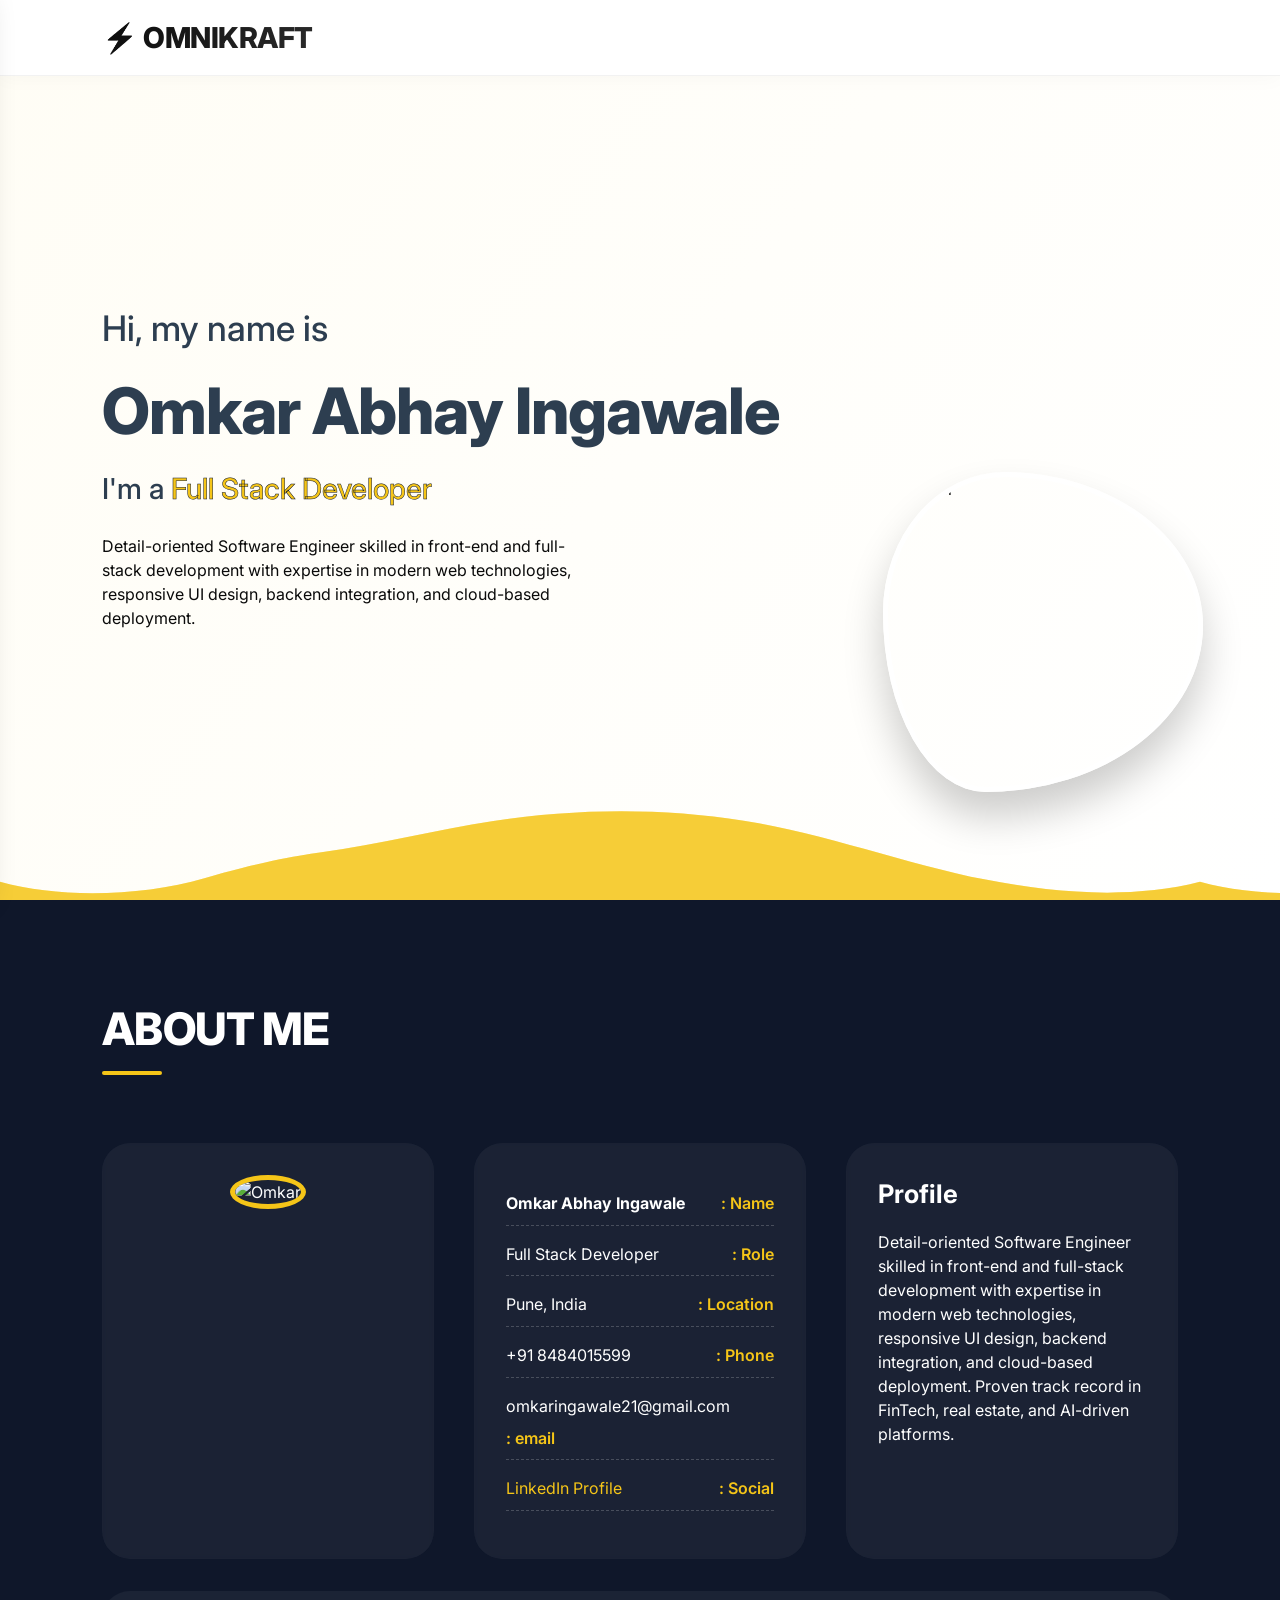
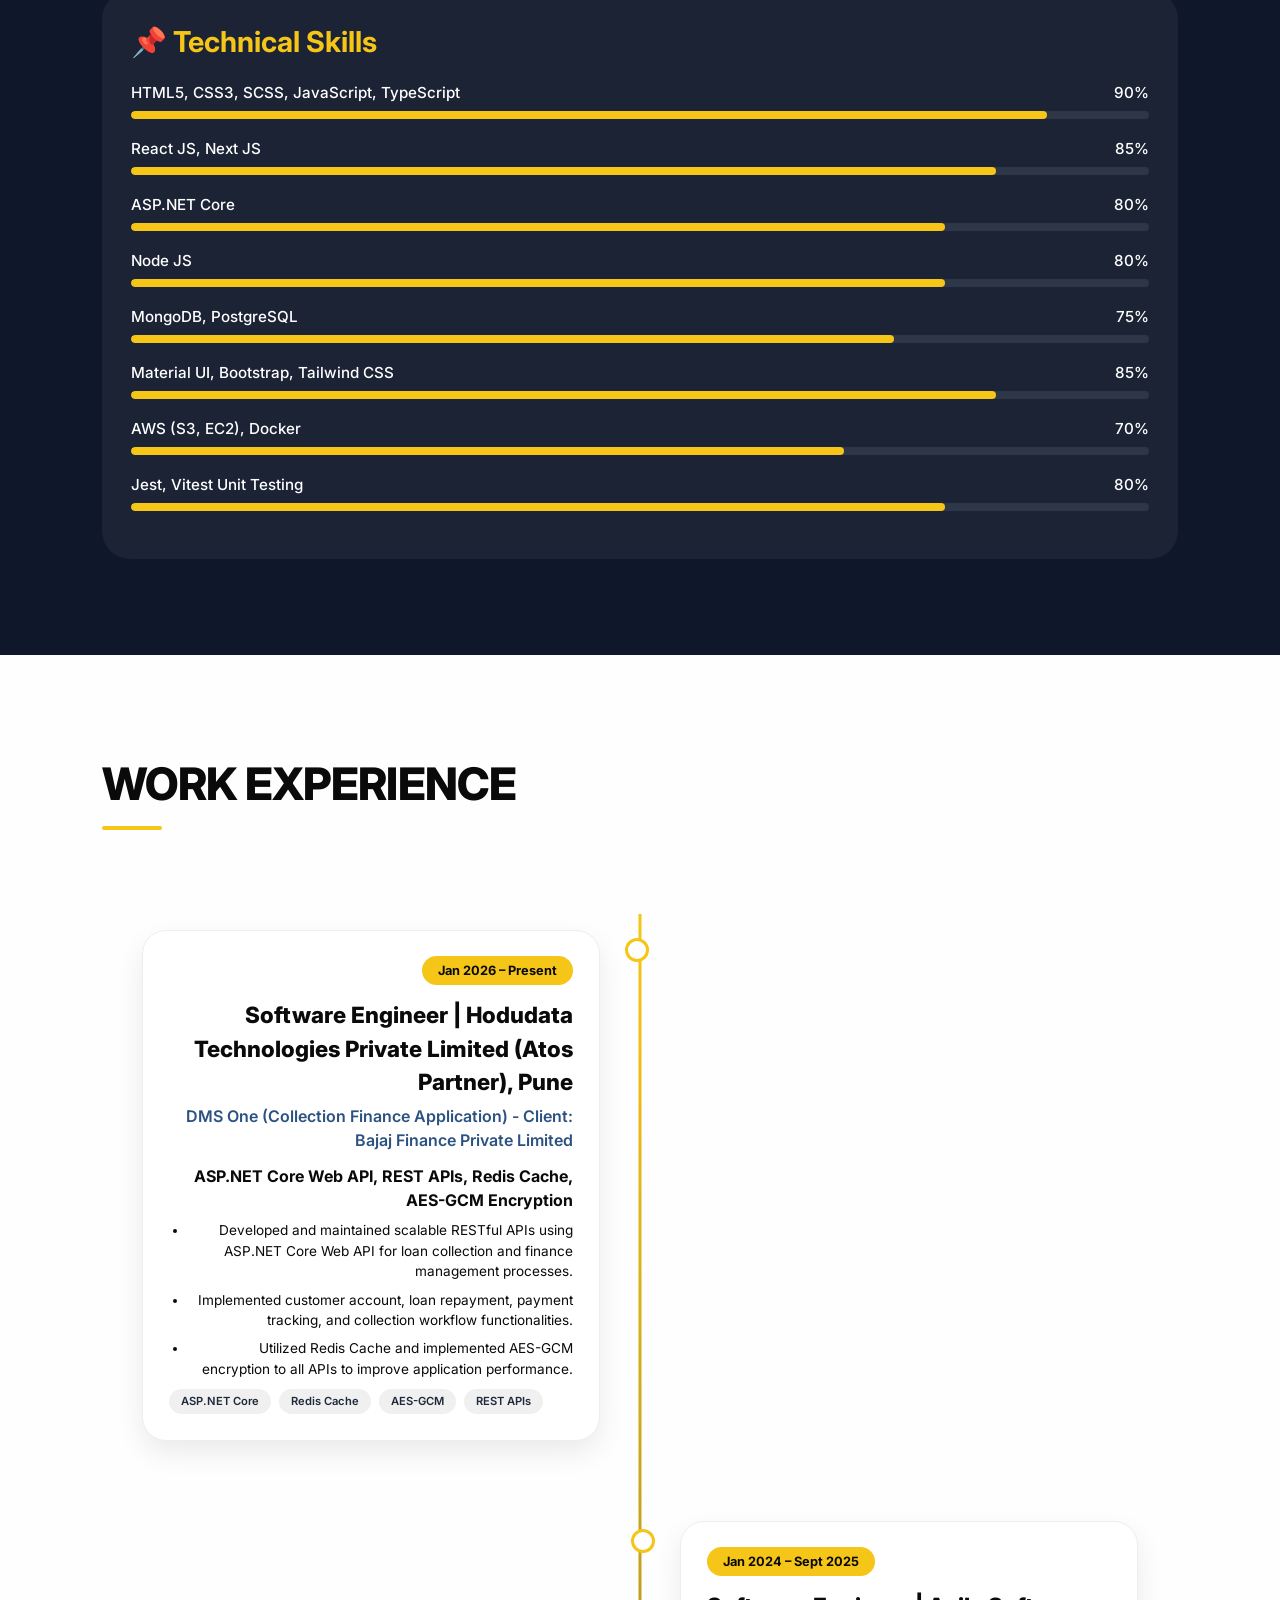
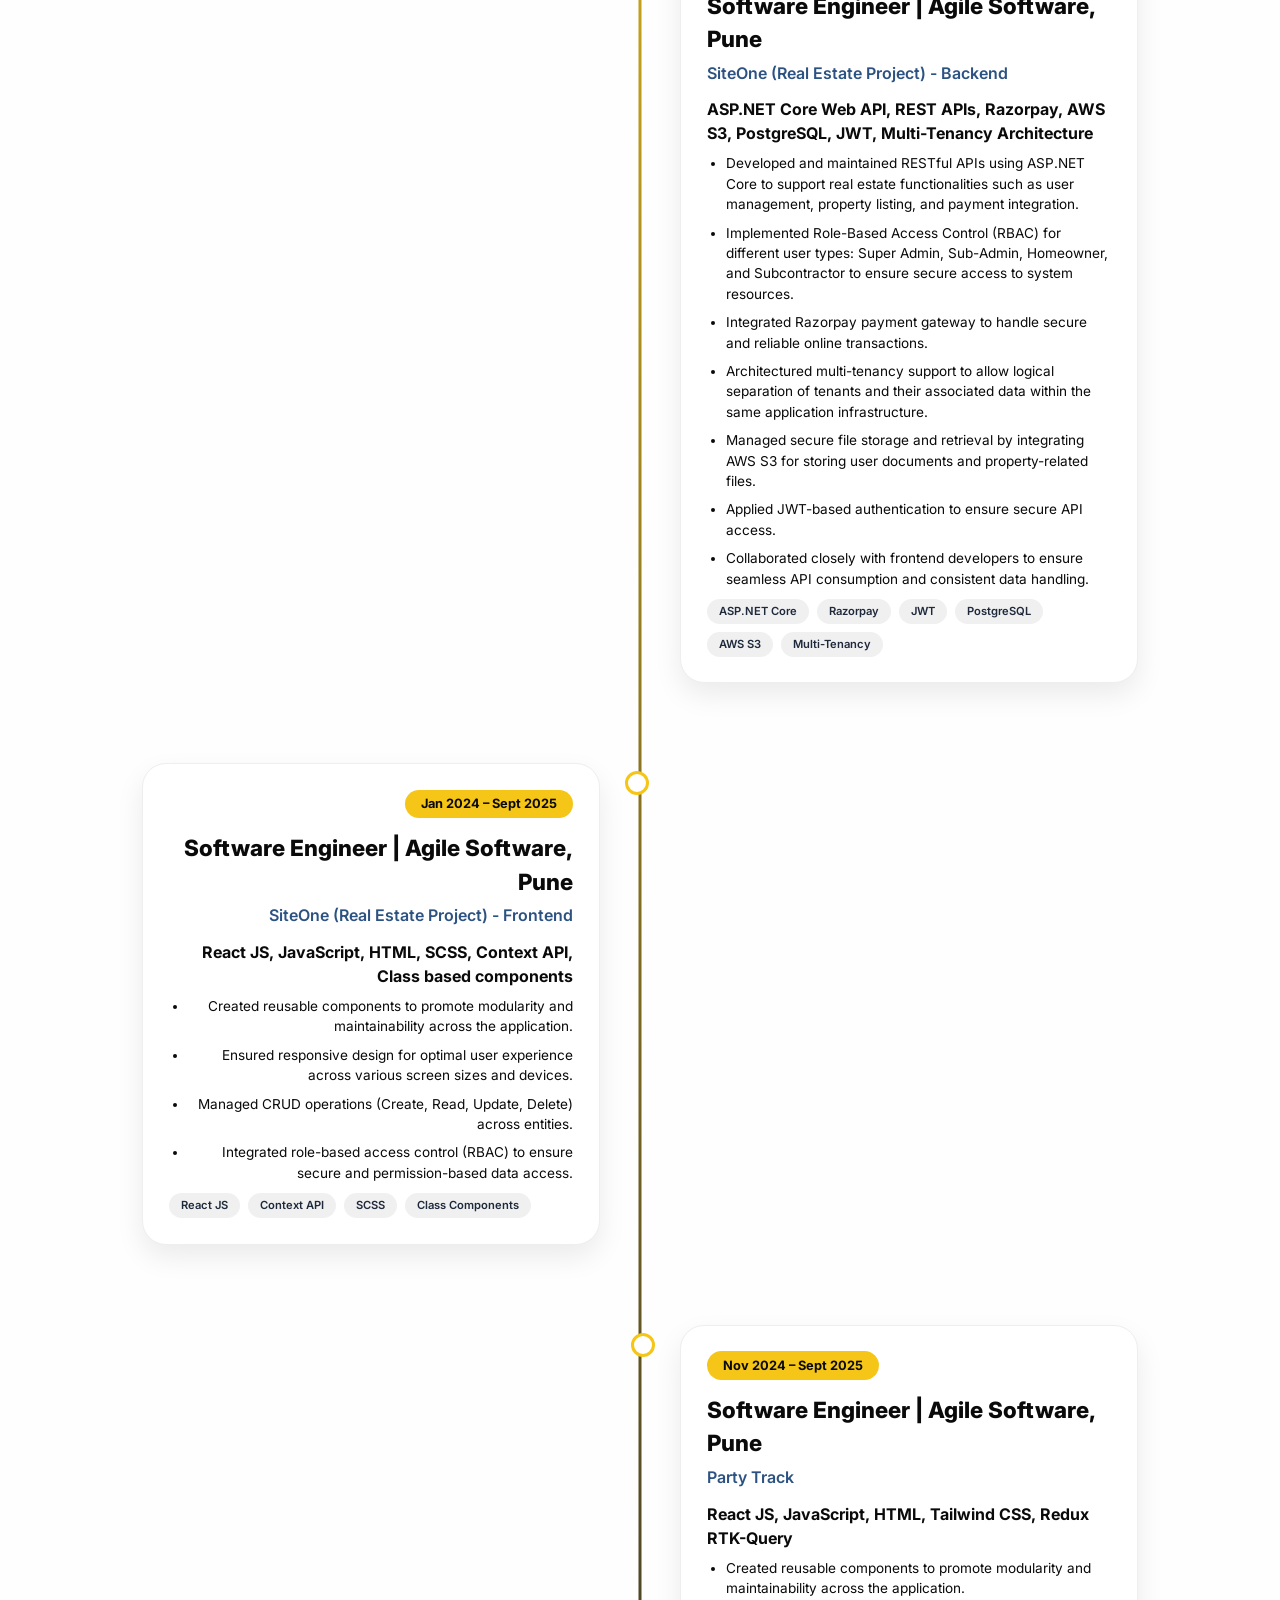
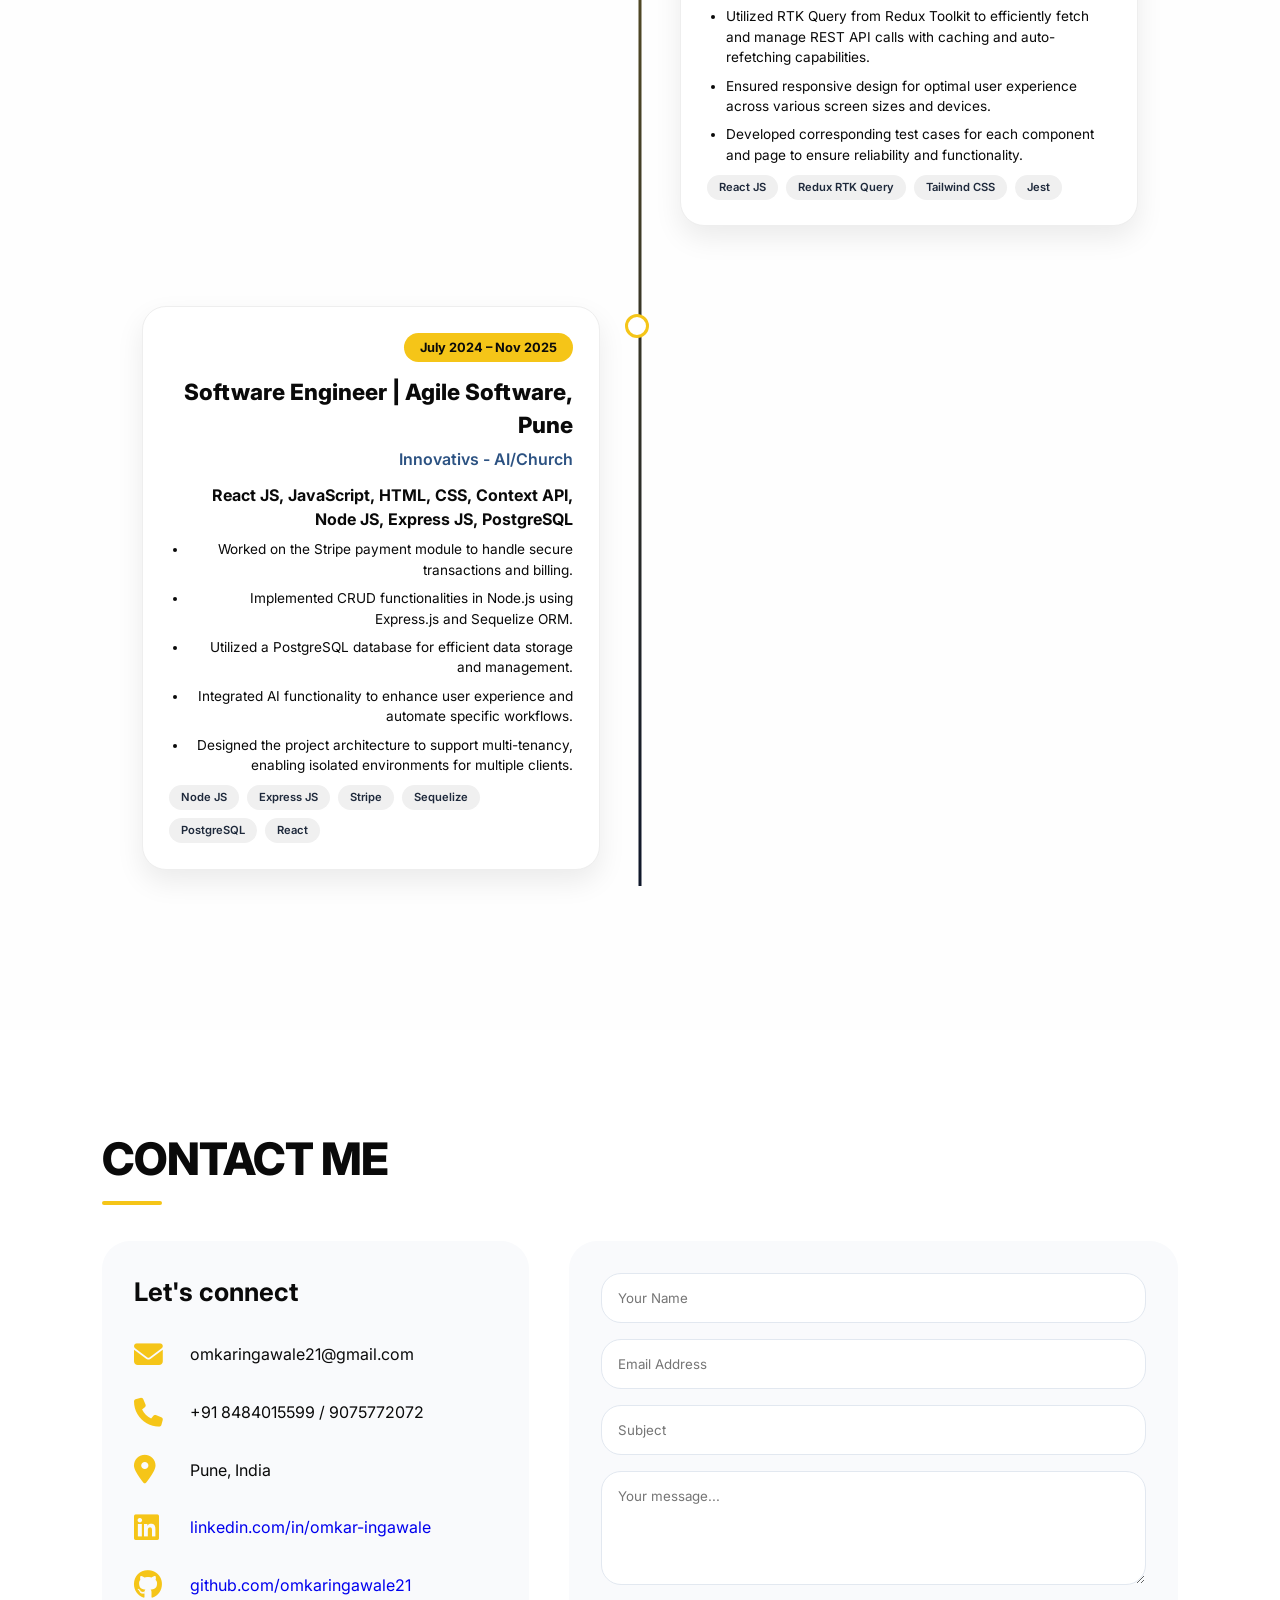
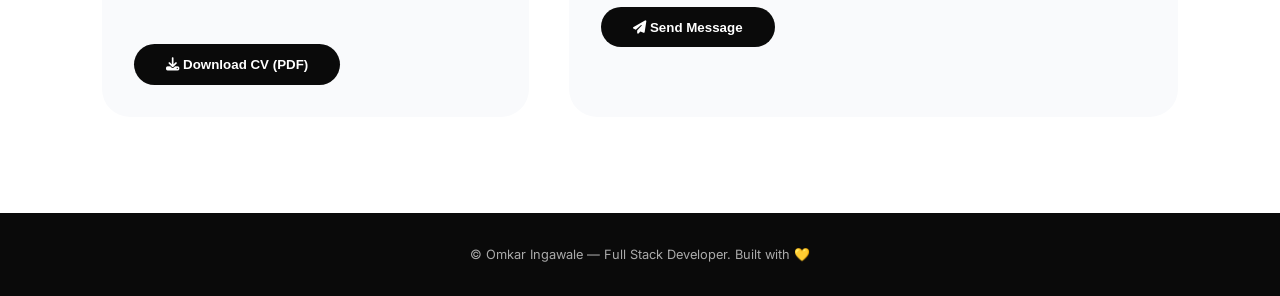
==== commit d833e421: "update profile" ====
--- a/Resume.html
+++ b/Resume.html
@@ -1,5 +1,3 @@
-This is a complete HTML document for a developer portfolio website. It presents Omkar Ingawale's professional profile, technical skills, and work experience in a clean, modern layout, with a focus on full-stack development and cloud technologies.
-```html
 <!DOCTYPE html>
 <html lang="en">
 <head>
@@ -9,7 +7,364 @@
   <!-- Google Fonts & Font Awesome -->
   <link href="https://fonts.googleapis.com/css2?family=Inter:opsz,wght@14..32,300;14..32,400;14..32,500;14..32,600;14..32,700;14..32,800&display=swap" rel="stylesheet">
   <link rel="stylesheet" href="https://cdnjs.cloudflare.com/ajax/libs/font-awesome/6.1.1/css/all.min.css">
-  <link rel="stylesheet" href="Personal_Portfolio.css">
+  <style>
+    * {
+      margin: 0;
+      padding: 0;
+      box-sizing: border-box;
+    }
+
+    :root {
+      --yellow: #f5c518;
+      --yellow-dark: #e0b015;
+      --black: #0a0a0a;
+      --white: #ffffff;
+      --gray-100: #f8f9fa;
+      --gray-200: #e9ecef;
+      --gray-800: #212529;
+      --dark-bg: #0f172a;
+      --card-shadow: 0 20px 35px -12px rgba(0, 0, 0, 0.12);
+      --transition: all 0.25s cubic-bezier(0.2, 0, 0, 1);
+    }
+
+    body {
+      font-family: 'Inter', sans-serif;
+      background: var(--white);
+      color: var(--black);
+      line-height: 1.5;
+      scroll-behavior: smooth;
+      overflow-x: hidden;
+    }
+
+    ::-webkit-scrollbar { width: 8px; }
+    ::-webkit-scrollbar-track { background: var(--gray-200); }
+    ::-webkit-scrollbar-thumb { background: var(--yellow); border-radius: 10px; }
+
+    section { padding: 6rem 8%; }
+
+    .heading {
+      font-size: 2.8rem;
+      font-weight: 800;
+      text-transform: uppercase;
+      letter-spacing: -0.02em;
+      margin-bottom: 3rem;
+      position: relative;
+      display: inline-block;
+    }
+    .heading:after {
+      content: '';
+      position: absolute;
+      bottom: -12px;
+      left: 0;
+      width: 60px;
+      height: 4px;
+      background: var(--yellow);
+      border-radius: 4px;
+    }
+
+    /* HEADER */
+    .header {
+      position: fixed;
+      top: 0;
+      left: 0;
+      right: 0;
+      background: rgba(255,255,255,0.96);
+      backdrop-filter: blur(10px);
+      padding: 1rem 8%;
+      display: flex;
+      justify-content: space-between;
+      align-items: center;
+      z-index: 1000;
+      box-shadow: 0 2px 20px rgba(0,0,0,0.03);
+      border-bottom: 1px solid rgba(0,0,0,0.05);
+    }
+    .logo {
+      font-size: 1.8rem;
+      font-weight: 800;
+      letter-spacing: -0.5px;
+      background: linear-gradient(135deg, var(--black) 0%, #2c2c2c 100%);
+      -webkit-background-clip: text;
+      background-clip: text;
+      color: transparent;
+    }
+    #menu-btn {
+      font-size: 1.8rem;
+      background: var(--black);
+      color: white;
+      width: 42px;
+      height: 42px;
+      display: flex;
+      align-items: center;
+      justify-content: center;
+      border-radius: 12px;
+      cursor: pointer;
+      transition: var(--transition);
+      display: none;
+    }
+    #menu-btn:hover { background: var(--yellow); color: black; }
+
+    /* SIDEBAR NAV */
+    .navbar {
+      position: fixed;
+      top: 0;
+      left: -320px;
+      width: 300px;
+      height: 100vh;
+      background: var(--black);
+      z-index: 1100;
+      padding: 8rem 2rem 3rem;
+      transition: 0.3s ease;
+      box-shadow: 4px 0 30px rgba(0,0,0,0.2);
+      display: flex;
+      flex-direction: column;
+      gap: 1.5rem;
+    }
+    .navbar.active { left: 0; }
+    .navbar a {
+      color: #e2e8f0;
+      font-size: 1.4rem;
+      font-weight: 500;
+      display: flex;
+      align-items: center;
+      gap: 1rem;
+      padding: 0.8rem 1rem;
+      border-radius: 14px;
+      transition: 0.2s;
+      text-decoration: none;
+    }
+    .navbar a i { width: 28px; font-size: 1.3rem; }
+    .navbar a:hover { background: var(--yellow); color: black; transform: translateX(6px); }
+    .navbar-img {
+      position: fixed;
+      top: 0;
+      right: -100%;
+      width: 320px;
+      height: 100vh;
+      z-index: 1050;
+      transition: 0.3s ease;
+      pointer-events: none;
+    }
+    .navbar-img.active { right: 0; }
+    .navbar-img img { width: 100%; height: 100%; object-fit: cover; filter: grayscale(0.2); opacity: 0.9; }
+
+    /* HOME */
+    .home {
+      min-height: 100vh;
+      display: flex;
+      flex-direction: column;
+      justify-content: center;
+      background: linear-gradient(125deg, #fffdf5 0%, #ffffff 100%);
+      position: relative;
+      overflow: hidden;
+      padding-top: 8rem;
+    }
+    .home-content { max-width: 700px; position: relative; z-index: 2; }
+    .home h3 { font-size: 2.2rem; font-weight: 500; color: #2d3e50; }
+    .home-text {
+      font-size: 4rem !important;
+      font-weight: 800 !important;
+      color: #0f172a;
+      margin: 0.5rem 0;
+      letter-spacing: -1px;
+    }
+    .highlight { color: var(--yellow); -webkit-text-stroke: 0.5px #0f172a; }
+    .home-img {
+      position: absolute;
+      right: 6%;
+      bottom: 12%;
+      width: 320px;
+      height: 320px;
+      object-fit: cover;
+      border-radius: 38% 62% 68% 32% / 44% 48% 52% 56%;
+      border: 5px solid white;
+      box-shadow: 0 25px 40px rgba(0,0,0,0.2);
+      transition: transform 0.4s;
+      z-index: 2;
+    }
+    @media (max-width: 1000px) {
+      .home-img { width: 240px; height: 240px; right: 5%; bottom: 15%; }
+    }
+    @media (max-width: 750px) {
+      .home-img { position: relative; margin: 2rem auto 0; right: auto; bottom: auto; display: block; }
+      .home { text-align: center; align-items: center; }
+      .home-content { text-align: center; }
+    }
+
+    /* wave */
+    .wave {
+      position: absolute;
+      bottom: 0;
+      left: 0;
+      width: 100%;
+      height: 90px;
+      background: url('data:image/svg+xml;utf8,<svg xmlns="http://www.w3.org/2000/svg" viewBox="0 0 1200 120" preserveAspectRatio="none"><path d="M321.39,56.44c58-10.79,114.16-30.13,172-41.86,82.39-16.72,168.19-17.73,250.45-.39C823.78,31,906.67,72,985.66,92.83c70.05,18.48,146.53,26.09,214.34,3V120H0V95.8C59.71,118.11,142.21,115.22,204.36,91.08,257.28,70.51,294.51,61.21,321.39,56.44Z" fill="%23f5c518" opacity="0.8"></path></svg>') repeat-x;
+      background-size: 1200px 90px;
+      animation: waveAnim 18s linear infinite;
+      pointer-events: none;
+    }
+    .wave2 { bottom: 0; opacity: 0.4; animation: waveAnim 25s linear reverse infinite; }
+    @keyframes waveAnim {
+      0% { background-position-x: 0; }
+      100% { background-position-x: 1200px; }
+    }
+
+    /* About */
+    .about { background: var(--dark-bg); color: white; }
+    .about-container { display: flex; flex-wrap: wrap; gap: 2.5rem; margin-top: 2rem; }
+    .about-card {
+      background: rgba(255,255,255,0.05);
+      border-radius: 28px;
+      padding: 2rem;
+      flex: 1 1 260px;
+      backdrop-filter: blur(2px);
+    }
+    .profile-img { text-align: center; }
+    .profile-img img {
+      width: 200px;
+      height: 200px;
+      border-radius: 50%;
+      border: 5px solid var(--yellow);
+      object-fit: cover;
+    }
+    .info p {
+      font-size: 1rem;
+      margin: 1rem 0;
+      display: flex;
+      flex-wrap: wrap;
+      gap: 0.5rem;
+      justify-content: space-between;
+      border-bottom: 1px dashed rgba(255,255,255,0.2);
+      padding-bottom: 0.6rem;
+    }
+    .info p span { color: var(--yellow); font-weight: 600; }
+    .skill-box {
+      background: rgba(255,255,255,0.05);
+      border-radius: 28px;
+      padding: 1.8rem;
+      margin-top: 2rem;
+    }
+    .skill-title { font-size: 1.8rem; font-weight: 700; margin-bottom: 1.2rem; color: var(--yellow); }
+    .progress { margin: 1.2rem 0; }
+    .progress h3 { display: flex; justify-content: space-between; font-size: 0.95rem; font-weight: 500; }
+    .bar { background: #2d3748; height: 8px; border-radius: 12px; margin-top: 6px; overflow: hidden; }
+    .bar span { display: block; height: 100%; background: var(--yellow); border-radius: 12px; }
+
+    /* Experience Timeline Modern */
+    .experience { background: #fefefe; }
+    .timeline { position: relative; max-width: 1100px; margin: 3rem auto; }
+    .timeline::before {
+      content: '';
+      position: absolute;
+      width: 3px;
+      background: linear-gradient(to bottom, var(--yellow), #0f172a);
+      top: 0;
+      bottom: 0;
+      left: 50%;
+      transform: translateX(-50%);
+    }
+    .timeline-item {
+      width: 50%;
+      padding: 1rem 2.5rem;
+      position: relative;
+      margin-bottom: 3rem;
+    }
+    .timeline-item:nth-child(odd) { left: 0; text-align: right; }
+    .timeline-item:nth-child(even) { left: 50%; text-align: left; }
+    .timeline-item::after {
+      content: '';
+      position: absolute;
+      width: 18px;
+      height: 18px;
+      background: white;
+      border: 3px solid var(--yellow);
+      border-radius: 50%;
+      top: 24px;
+      z-index: 2;
+    }
+    .timeline-item:nth-child(odd)::after { right: -9px; }
+    .timeline-item:nth-child(even)::after { left: -9px; }
+    .timeline-content {
+      background: white;
+      padding: 1.6rem;
+      border-radius: 24px;
+      box-shadow: 0 12px 28px rgba(0,0,0,0.08);
+      transition: 0.2s;
+      border: 1px solid #eee;
+    }
+    .timeline-content:hover { transform: translateY(-4px); box-shadow: 0 20px 30px -10px rgba(0,0,0,0.1); }
+    .timeline-date {
+      background: var(--yellow);
+      display: inline-block;
+      padding: 0.3rem 1rem;
+      border-radius: 40px;
+      font-size: 0.8rem;
+      font-weight: 700;
+      margin-bottom: 0.8rem;
+    }
+    .timeline-content h3 { font-size: 1.4rem; font-weight: 800; margin-bottom: 0.3rem; }
+    .timeline-content h4 { color: #2c5282; font-weight: 600; font-size: 1rem; margin-bottom: 0.8rem; }
+    .timeline-content ul { padding-left: 1.2rem; margin-top: 0.5rem; }
+    .timeline-content li { font-size: 0.85rem; margin: 0.5rem 0; }
+    @media (max-width: 800px) {
+      .timeline::before { left: 20px; }
+      .timeline-item { width: 100%; padding-left: 50px; text-align: left; left: 0 !important; }
+      .timeline-item:nth-child(odd)::after, .timeline-item:nth-child(even)::after { left: 11px; right: auto; }
+      .timeline-item:nth-child(odd) .timeline-content, .timeline-item:nth-child(even) .timeline-content { text-align: left; }
+    }
+
+    /* Contact */
+    .contact { background: white; }
+    .contact-row { display: flex; flex-wrap: wrap; gap: 2.5rem; }
+    .contact-info { flex: 1; background: #f9fafc; border-radius: 28px; padding: 2rem; }
+    .contact-info .info-item {
+      display: flex;
+      align-items: center;
+      gap: 1rem;
+      margin: 1.8rem 0;
+      flex-wrap: wrap;
+    }
+    .info-item i { font-size: 1.8rem; color: var(--yellow); width: 40px; }
+    .contact-form { flex: 1.5; background: #f9fafc; border-radius: 28px; padding: 2rem; }
+    .contact-form input, .contact-form textarea {
+      width: 100%;
+      padding: 1rem;
+      margin-bottom: 1rem;
+      border: 1px solid #e2e8f0;
+      border-radius: 20px;
+      font-family: inherit;
+      transition: 0.2s;
+    }
+    .contact-form button, .download-btn {
+      background: var(--black);
+      color: white;
+      border: none;
+      padding: 0.8rem 2rem;
+      border-radius: 40px;
+      font-weight: 600;
+      cursor: pointer;
+      transition: 0.2s;
+    }
+    .contact-form button:hover, .download-btn:hover { background: var(--yellow); color: black; }
+
+    footer { text-align: center; padding: 2rem; background: #0a0a0a; color: #aaa; font-size: 0.8rem; }
+    @media (max-width: 768px) {
+      section { padding: 4rem 5%; }
+      .heading { font-size: 2rem; }
+      #menu-btn { display: flex; }
+      .navbar-img { display: none; }
+    }
+    a { text-decoration: none; }
+    .text-small { font-size: 0.9rem; word-break: break-word; }
+    .tech-stack { display: flex; flex-wrap: wrap; gap: 8px; margin-top: 10px; }
+    .tech-badge {
+      background: #f0f0f0;
+      padding: 4px 12px;
+      border-radius: 30px;
+      font-size: 0.7rem;
+      font-weight: 600;
+      color: #1e293b;
+    }
+  </style>
 </head>
 <body>
 
@@ -118,6 +473,58 @@
 </footer>
 
 <script src="https://cdn.jsdelivr.net/npm/@emailjs/browser@3/dist/email.min.js"></script>
-<script src="Personal_Portfolio.js"></script>
+<script>
+  (function() { emailjs.init("ybYie7tmzy7N_57V7"); })();
+
+  document.addEventListener("DOMContentLoaded", () => {
+    const menuBtn = document.getElementById("menu-btn");
+    const navbar = document.querySelector(".navbar");
+    const navbarImg = document.querySelector(".navbar-img");
+    if(menuBtn) menuBtn.onclick = () => { navbar.classList.toggle("active"); navbarImg?.classList.toggle("active"); };
+    document.querySelectorAll(".navbar a").forEach(link => {
+      link.onclick = () => { navbar.classList.remove("active"); navbarImg?.classList.remove("active"); };
+    });
+    document.querySelectorAll('a[href^="#"]').forEach(anchor => {
+      anchor.addEventListener("click", function(e) {
+        e.preventDefault();
+        const target = document.querySelector(this.getAttribute("href"));
+        if(target) target.scrollIntoView({ behavior: "smooth" });
+      });
+    });
+    const homeImg = document.querySelector(".home-img");
+    if(homeImg) {
+      document.querySelector(".home").addEventListener("mousemove", (e) => {
+        const x = (e.clientX / window.innerWidth) * 20;
+        const y = (e.clientY / window.innerHeight) * 20;
+        homeImg.style.transform = `translate(${x/6}px, ${y/6}px)`;
+      });
+    }
+    const form = document.getElementById("contactForm");
+    if(form) {
+      form.addEventListener("submit", (e) => {
+        e.preventDefault();
+        const templateParams = {
+          name: document.getElementById("nameInput").value,
+          email: document.getElementById("emailInput").value,
+          subject: document.getElementById("subjectInput").value,
+          message: document.getElementById("msgInput").value,
+          time: new Date().toLocaleString()
+        };
+        emailjs.send("service_nzxlwge", "template_17v0o3b", templateParams)
+          .then(() => { alert("✅ Message sent! I'll reach out soon."); form.reset(); })
+          .catch((err) => { alert("❌ Failed: " + err.text); });
+      });
+    }
+    const downloadBtn = document.getElementById("downloadResume");
+    if(downloadBtn) {
+      downloadBtn.addEventListener("click", () => {
+         window.open("./Resume.html", "_blank");
+      });
+    }
+  });
+
+  const yearSpan = document.getElementById("currentYear");
+  if(yearSpan) yearSpan.textContent = new Date().getFullYear();
+</script>
 </body>
 </html>
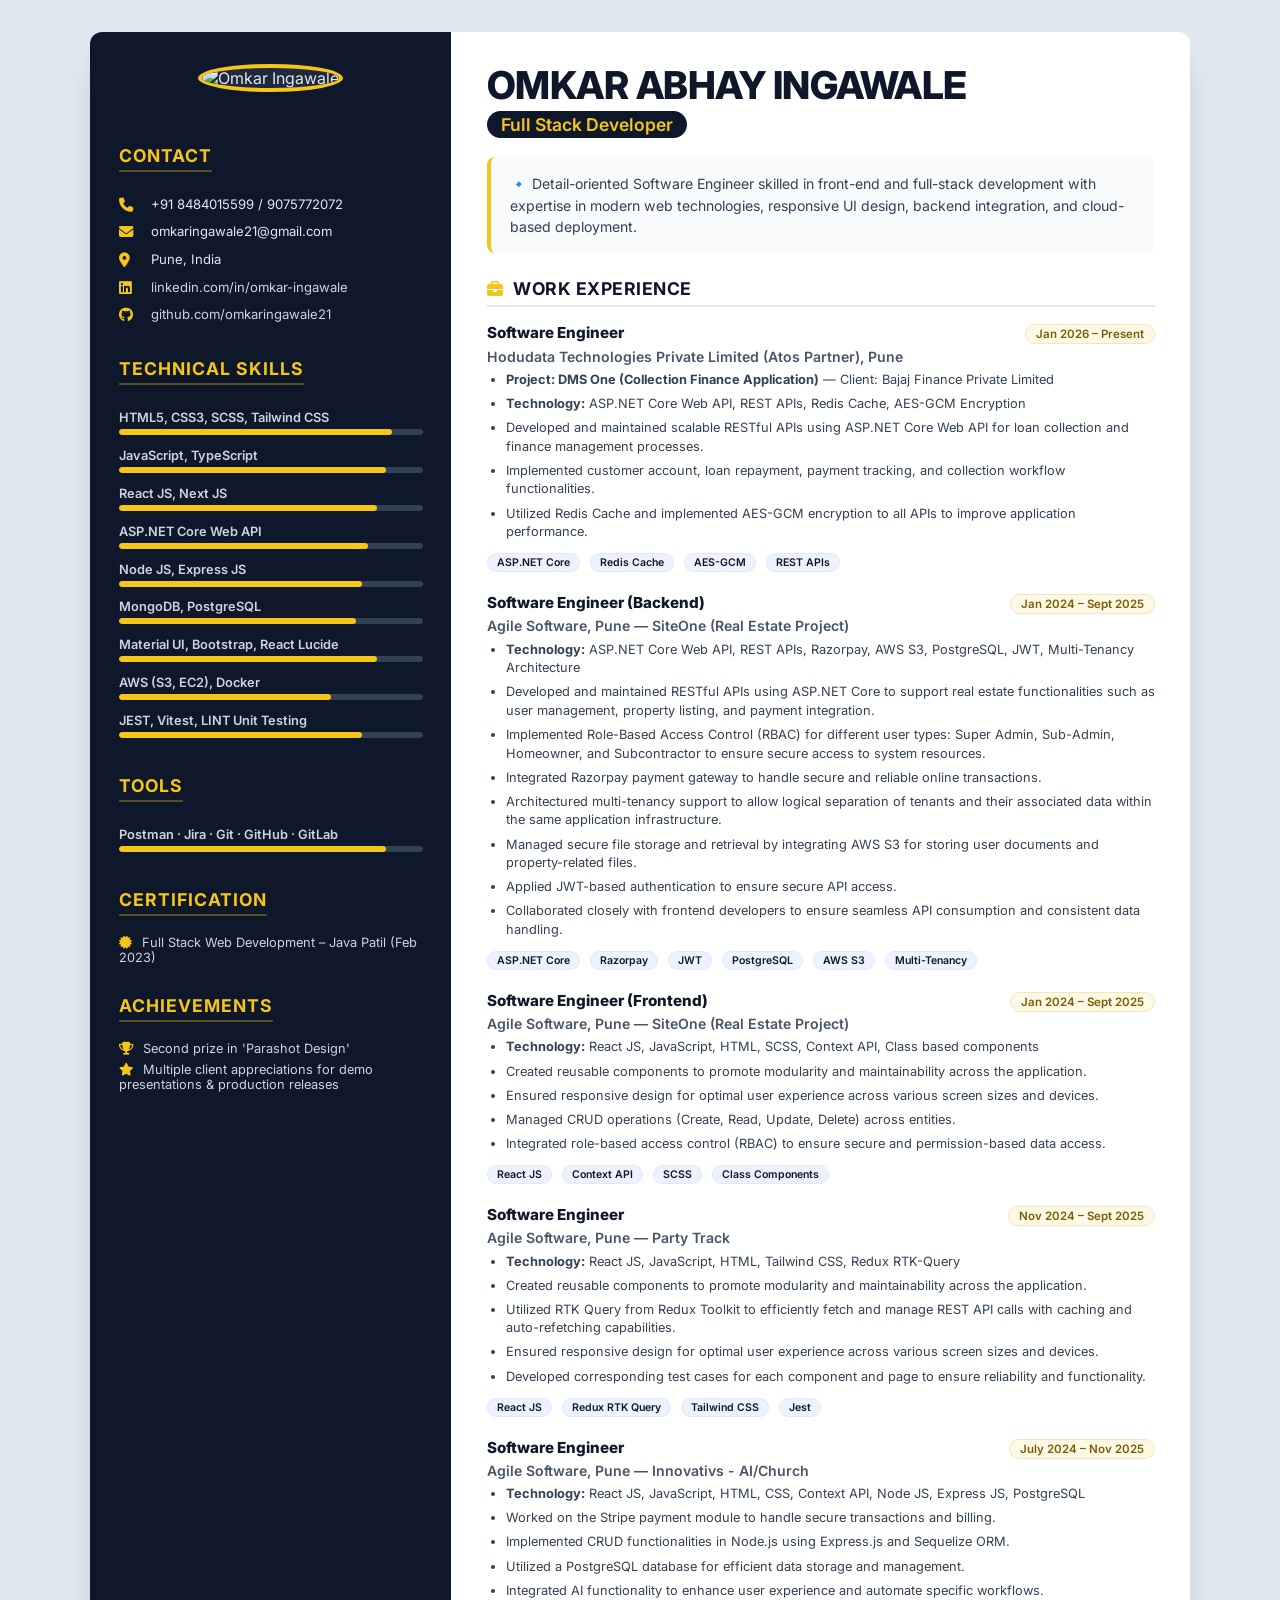
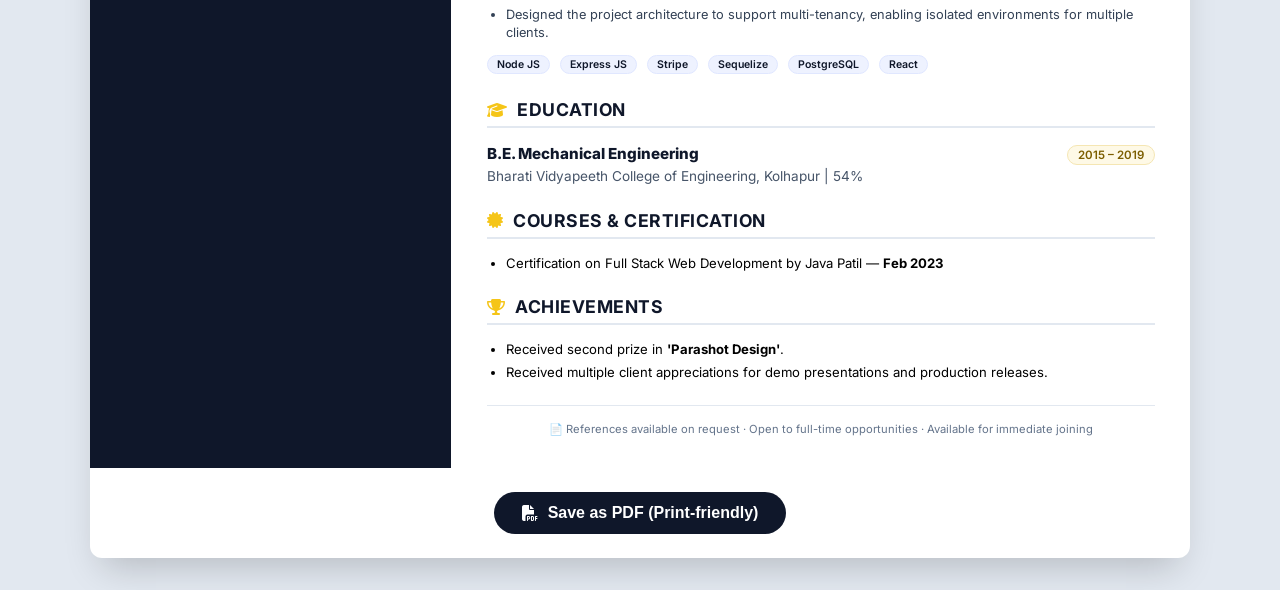
==== commit 6d68beca: "fix: update profile" ====
--- a/Resume.html
+++ b/Resume.html
@@ -2,11 +2,12 @@
 <html lang="en">
 <head>
   <meta charset="UTF-8">
-  <meta name="viewport" content="width=device-width, initial-scale=1.0, user-scalable=yes">
-  <title>Omkar Ingawale | Full Stack Developer Portfolio</title>
-  <!-- Google Fonts & Font Awesome -->
+  <meta name="viewport" content="width=device-width, initial-scale=1.0">
+  <title>Omkar Ingawale - Full Stack Developer Resume</title>
+  <!-- Font Awesome -->
+  <link rel="stylesheet" href="https://cdnjs.cloudflare.com/ajax/libs/font-awesome/6.1.1/css/all.min.css">
+  <!-- Google Fonts: Inter -->
   <link href="https://fonts.googleapis.com/css2?family=Inter:opsz,wght@14..32,300;14..32,400;14..32,500;14..32,600;14..32,700;14..32,800&display=swap" rel="stylesheet">
-  <link rel="stylesheet" href="https://cdnjs.cloudflare.com/ajax/libs/font-awesome/6.1.1/css/all.min.css">
   <style>
     * {
       margin: 0;
@@ -14,517 +15,569 @@
       box-sizing: border-box;
     }
 
-    :root {
-      --yellow: #f5c518;
-      --yellow-dark: #e0b015;
-      --black: #0a0a0a;
-      --white: #ffffff;
-      --gray-100: #f8f9fa;
-      --gray-200: #e9ecef;
-      --gray-800: #212529;
-      --dark-bg: #0f172a;
-      --card-shadow: 0 20px 35px -12px rgba(0, 0, 0, 0.12);
-      --transition: all 0.25s cubic-bezier(0.2, 0, 0, 1);
-    }
-
     body {
-      font-family: 'Inter', sans-serif;
-      background: var(--white);
-      color: var(--black);
+      font-family: 'Inter', -apple-system, BlinkMacSystemFont, 'Segoe UI', Roboto, sans-serif;
+      background: #e2e8f0;
+      display: flex;
+      justify-content: center;
+      align-items: flex-start;
+      min-height: 100vh;
+      padding: 2rem 1rem;
+    }
+
+    /* Resume Paper */
+    .resume {
+      max-width: 1100px;
+      width: 100%;
+      background: white;
+      box-shadow: 0 20px 35px -12px rgba(0,0,0,0.2);
+      border-radius: 12px;
+      overflow: hidden;
+    }
+
+    /* Two column layout */
+    .resume-inner {
+      display: flex;
+      flex-wrap: wrap;
+    }
+
+    /* LEFT PANEL (Dark) */
+    .left-panel {
+      background: #0f172a;
+      color: #e2e8f0;
+      flex: 1;
+      min-width: 280px;
+      padding: 2rem 1.8rem;
+    }
+
+    .profile-img {
+      text-align: center;
+      margin-bottom: 1.8rem;
+    }
+    .profile-img img {
+      width: 150px;
+      height: 150px;
+      object-fit: cover;
+      border-radius: 50%;
+      border: 4px solid #f5c518;
+      background: #1e293b;
+    }
+
+    .left-panel h2 {
+      color: #f5c518;
+      font-size: 1.1rem;
+      letter-spacing: 1px;
+      margin: 1.5rem 0 0.8rem 0;
+      border-bottom: 2px solid rgba(245,197,24,0.3);
+      display: inline-block;
+      padding-bottom: 4px;
+      text-transform: uppercase;
+    }
+
+    .contact-info p {
+      margin: 0.7rem 0;
+      display: flex;
+      align-items: flex-start;
+      gap: 12px;
+      font-size: 0.82rem;
+      flex-wrap: wrap;
+      word-break: break-word;
+    }
+    .contact-info i {
+      width: 20px;
+      color: #f5c518;
+      font-size: 0.9rem;
+      margin-top: 2px;
+      flex-shrink: 0;
+    }
+    .contact-info a {
+      color: #cbd5e1;
+      text-decoration: none;
+    }
+
+    .skill-item {
+      margin: 0.8rem 0;
+    }
+    .skill-title {
+      font-weight: 600;
+      font-size: 0.8rem;
+      margin-bottom: 4px;
+      color: #cbd5e1;
+    }
+    .skill-bar {
+      background: #334155;
+      height: 6px;
+      border-radius: 10px;
+      overflow: hidden;
+    }
+    .skill-bar span {
+      display: block;
+      height: 6px;
+      background: #f5c518;
+      border-radius: 10px;
+    }
+
+    .left-panel .cert-item {
+      font-size: 0.8rem;
+      margin: 6px 0;
+      color: #cbd5e1;
+    }
+    .left-panel .cert-item i {
+      color: #f5c518;
+      margin-right: 6px;
+    }
+
+    /* RIGHT PANEL */
+    .right-panel {
+      flex: 2.2;
+      background: white;
+      padding: 2rem 2.2rem;
+    }
+
+    .header-name {
+      margin-bottom: 1rem;
+    }
+    .header-name h1 {
+      font-size: 2.4rem;
+      font-weight: 800;
+      color: #0f172a;
+      letter-spacing: -0.5px;
+      line-height: 1.1;
+    }
+    .header-name p {
+      font-size: 1.1rem;
+      color: #f5c518;
+      font-weight: 600;
+      margin-top: 5px;
+      background: #0f172a;
+      display: inline-block;
+      padding: 3px 14px;
+      border-radius: 20px;
+    }
+
+    .tagline {
+      background: #f8fafc;
+      padding: 1rem 1.2rem;
+      border-left: 4px solid #f5c518;
+      margin: 1.2rem 0;
+      font-size: 0.88rem;
+      color: #334155;
+      border-radius: 8px;
       line-height: 1.5;
-      scroll-behavior: smooth;
-      overflow-x: hidden;
-    }
-
-    ::-webkit-scrollbar { width: 8px; }
-    ::-webkit-scrollbar-track { background: var(--gray-200); }
-    ::-webkit-scrollbar-thumb { background: var(--yellow); border-radius: 10px; }
-
-    section { padding: 6rem 8%; }
-
-    .heading {
-      font-size: 2.8rem;
-      font-weight: 800;
+    }
+
+    .section {
+      margin: 1.6rem 0;
+    }
+    .section h3 {
+      font-size: 1.1rem;
+      font-weight: 700;
+      color: #0f172a;
+      display: flex;
+      align-items: center;
+      gap: 10px;
+      border-bottom: 2px solid #e2e8f0;
+      padding-bottom: 6px;
+      margin-bottom: 1rem;
       text-transform: uppercase;
-      letter-spacing: -0.02em;
-      margin-bottom: 3rem;
-      position: relative;
-      display: inline-block;
-    }
-    .heading:after {
-      content: '';
-      position: absolute;
-      bottom: -12px;
-      left: 0;
-      width: 60px;
-      height: 4px;
-      background: var(--yellow);
-      border-radius: 4px;
-    }
-
-    /* HEADER */
-    .header {
-      position: fixed;
-      top: 0;
-      left: 0;
-      right: 0;
-      background: rgba(255,255,255,0.96);
-      backdrop-filter: blur(10px);
-      padding: 1rem 8%;
+      letter-spacing: 0.5px;
+    }
+    .section h3 i {
+      color: #f5c518;
+      font-size: 1rem;
+    }
+
+    .job, .project-item, .edu-item {
+      margin-bottom: 1.3rem;
+    }
+    .job-header {
       display: flex;
       justify-content: space-between;
-      align-items: center;
-      z-index: 1000;
-      box-shadow: 0 2px 20px rgba(0,0,0,0.03);
-      border-bottom: 1px solid rgba(0,0,0,0.05);
-    }
-    .logo {
-      font-size: 1.8rem;
+      flex-wrap: wrap;
+      align-items: baseline;
+      margin-bottom: 0.2rem;
+      gap: 8px;
+    }
+    .job-title {
       font-weight: 800;
-      letter-spacing: -0.5px;
-      background: linear-gradient(135deg, var(--black) 0%, #2c2c2c 100%);
-      -webkit-background-clip: text;
-      background-clip: text;
-      color: transparent;
-    }
-    #menu-btn {
-      font-size: 1.8rem;
-      background: var(--black);
-      color: white;
-      width: 42px;
-      height: 42px;
-      display: flex;
-      align-items: center;
-      justify-content: center;
-      border-radius: 12px;
-      cursor: pointer;
-      transition: var(--transition);
-      display: none;
-    }
-    #menu-btn:hover { background: var(--yellow); color: black; }
-
-    /* SIDEBAR NAV */
-    .navbar {
-      position: fixed;
-      top: 0;
-      left: -320px;
-      width: 300px;
-      height: 100vh;
-      background: var(--black);
-      z-index: 1100;
-      padding: 8rem 2rem 3rem;
-      transition: 0.3s ease;
-      box-shadow: 4px 0 30px rgba(0,0,0,0.2);
-      display: flex;
-      flex-direction: column;
-      gap: 1.5rem;
-    }
-    .navbar.active { left: 0; }
-    .navbar a {
-      color: #e2e8f0;
-      font-size: 1.4rem;
-      font-weight: 500;
-      display: flex;
-      align-items: center;
-      gap: 1rem;
-      padding: 0.8rem 1rem;
-      border-radius: 14px;
-      transition: 0.2s;
-      text-decoration: none;
-    }
-    .navbar a i { width: 28px; font-size: 1.3rem; }
-    .navbar a:hover { background: var(--yellow); color: black; transform: translateX(6px); }
-    .navbar-img {
-      position: fixed;
-      top: 0;
-      right: -100%;
-      width: 320px;
-      height: 100vh;
-      z-index: 1050;
-      transition: 0.3s ease;
-      pointer-events: none;
-    }
-    .navbar-img.active { right: 0; }
-    .navbar-img img { width: 100%; height: 100%; object-fit: cover; filter: grayscale(0.2); opacity: 0.9; }
-
-    /* HOME */
-    .home {
-      min-height: 100vh;
-      display: flex;
-      flex-direction: column;
-      justify-content: center;
-      background: linear-gradient(125deg, #fffdf5 0%, #ffffff 100%);
-      position: relative;
-      overflow: hidden;
-      padding-top: 8rem;
-    }
-    .home-content { max-width: 700px; position: relative; z-index: 2; }
-    .home h3 { font-size: 2.2rem; font-weight: 500; color: #2d3e50; }
-    .home-text {
-      font-size: 4rem !important;
-      font-weight: 800 !important;
+      font-size: 0.95rem;
       color: #0f172a;
-      margin: 0.5rem 0;
-      letter-spacing: -1px;
-    }
-    .highlight { color: var(--yellow); -webkit-text-stroke: 0.5px #0f172a; }
-    .home-img {
-      position: absolute;
-      right: 6%;
-      bottom: 12%;
-      width: 320px;
-      height: 320px;
-      object-fit: cover;
-      border-radius: 38% 62% 68% 32% / 44% 48% 52% 56%;
-      border: 5px solid white;
-      box-shadow: 0 25px 40px rgba(0,0,0,0.2);
-      transition: transform 0.4s;
-      z-index: 2;
-    }
-    @media (max-width: 1000px) {
-      .home-img { width: 240px; height: 240px; right: 5%; bottom: 15%; }
-    }
-    @media (max-width: 750px) {
-      .home-img { position: relative; margin: 2rem auto 0; right: auto; bottom: auto; display: block; }
-      .home { text-align: center; align-items: center; }
-      .home-content { text-align: center; }
-    }
-
-    /* wave */
-    .wave {
-      position: absolute;
-      bottom: 0;
-      left: 0;
-      width: 100%;
-      height: 90px;
-      background: url('data:image/svg+xml;utf8,<svg xmlns="http://www.w3.org/2000/svg" viewBox="0 0 1200 120" preserveAspectRatio="none"><path d="M321.39,56.44c58-10.79,114.16-30.13,172-41.86,82.39-16.72,168.19-17.73,250.45-.39C823.78,31,906.67,72,985.66,92.83c70.05,18.48,146.53,26.09,214.34,3V120H0V95.8C59.71,118.11,142.21,115.22,204.36,91.08,257.28,70.51,294.51,61.21,321.39,56.44Z" fill="%23f5c518" opacity="0.8"></path></svg>') repeat-x;
-      background-size: 1200px 90px;
-      animation: waveAnim 18s linear infinite;
-      pointer-events: none;
-    }
-    .wave2 { bottom: 0; opacity: 0.4; animation: waveAnim 25s linear reverse infinite; }
-    @keyframes waveAnim {
-      0% { background-position-x: 0; }
-      100% { background-position-x: 1200px; }
-    }
-
-    /* About */
-    .about { background: var(--dark-bg); color: white; }
-    .about-container { display: flex; flex-wrap: wrap; gap: 2.5rem; margin-top: 2rem; }
-    .about-card {
-      background: rgba(255,255,255,0.05);
-      border-radius: 28px;
-      padding: 2rem;
-      flex: 1 1 260px;
-      backdrop-filter: blur(2px);
-    }
-    .profile-img { text-align: center; }
-    .profile-img img {
-      width: 200px;
-      height: 200px;
-      border-radius: 50%;
-      border: 5px solid var(--yellow);
-      object-fit: cover;
-    }
-    .info p {
-      font-size: 1rem;
+    }
+    .company {
+      font-weight: 600;
+      color: #475569;
+      margin-top: 2px;
+      font-size: 0.88rem;
+    }
+    .date {
+      font-size: 0.72rem;
+      color: #7c5e00;
+      background: #fef9e6;
+      padding: 2px 10px;
+      border-radius: 20px;
+      font-weight: 600;
+      white-space: nowrap;
+      border: 1px solid #f5e6b3;
+    }
+    .job ul, .project-item ul {
+      margin-left: 1.2rem;
+      margin-top: 0.4rem;
+    }
+    .job li, .project-item li {
+      font-size: 0.8rem;
+      color: #334155;
+      margin: 0.35rem 0;
+      line-height: 1.45;
+    }
+    .tech-badge-mini {
+      display: inline-block;
+      background: #eef2ff;
+      color: #0f172a;
+      font-size: 0.66rem;
+      padding: 2px 9px;
+      border-radius: 20px;
+      margin-right: 6px;
+      margin-top: 6px;
+      font-weight: 600;
+      border: 1px solid #e0e7ff;
+    }
+    .project-item strong {
+      color: #0f172a;
+      font-size: 0.9rem;
+    }
+
+    hr {
       margin: 1rem 0;
-      display: flex;
-      flex-wrap: wrap;
-      gap: 0.5rem;
-      justify-content: space-between;
-      border-bottom: 1px dashed rgba(255,255,255,0.2);
-      padding-bottom: 0.6rem;
-    }
-    .info p span { color: var(--yellow); font-weight: 600; }
-    .skill-box {
-      background: rgba(255,255,255,0.05);
-      border-radius: 28px;
-      padding: 1.8rem;
-      margin-top: 2rem;
-    }
-    .skill-title { font-size: 1.8rem; font-weight: 700; margin-bottom: 1.2rem; color: var(--yellow); }
-    .progress { margin: 1.2rem 0; }
-    .progress h3 { display: flex; justify-content: space-between; font-size: 0.95rem; font-weight: 500; }
-    .bar { background: #2d3748; height: 8px; border-radius: 12px; margin-top: 6px; overflow: hidden; }
-    .bar span { display: block; height: 100%; background: var(--yellow); border-radius: 12px; }
-
-    /* Experience Timeline Modern */
-    .experience { background: #fefefe; }
-    .timeline { position: relative; max-width: 1100px; margin: 3rem auto; }
-    .timeline::before {
-      content: '';
-      position: absolute;
-      width: 3px;
-      background: linear-gradient(to bottom, var(--yellow), #0f172a);
-      top: 0;
-      bottom: 0;
-      left: 50%;
-      transform: translateX(-50%);
-    }
-    .timeline-item {
-      width: 50%;
-      padding: 1rem 2.5rem;
-      position: relative;
-      margin-bottom: 3rem;
-    }
-    .timeline-item:nth-child(odd) { left: 0; text-align: right; }
-    .timeline-item:nth-child(even) { left: 50%; text-align: left; }
-    .timeline-item::after {
-      content: '';
-      position: absolute;
-      width: 18px;
-      height: 18px;
-      background: white;
-      border: 3px solid var(--yellow);
-      border-radius: 50%;
-      top: 24px;
-      z-index: 2;
-    }
-    .timeline-item:nth-child(odd)::after { right: -9px; }
-    .timeline-item:nth-child(even)::after { left: -9px; }
-    .timeline-content {
-      background: white;
-      padding: 1.6rem;
-      border-radius: 24px;
-      box-shadow: 0 12px 28px rgba(0,0,0,0.08);
-      transition: 0.2s;
-      border: 1px solid #eee;
-    }
-    .timeline-content:hover { transform: translateY(-4px); box-shadow: 0 20px 30px -10px rgba(0,0,0,0.1); }
-    .timeline-date {
-      background: var(--yellow);
-      display: inline-block;
-      padding: 0.3rem 1rem;
-      border-radius: 40px;
-      font-size: 0.8rem;
-      font-weight: 700;
-      margin-bottom: 0.8rem;
-    }
-    .timeline-content h3 { font-size: 1.4rem; font-weight: 800; margin-bottom: 0.3rem; }
-    .timeline-content h4 { color: #2c5282; font-weight: 600; font-size: 1rem; margin-bottom: 0.8rem; }
-    .timeline-content ul { padding-left: 1.2rem; margin-top: 0.5rem; }
-    .timeline-content li { font-size: 0.85rem; margin: 0.5rem 0; }
-    @media (max-width: 800px) {
-      .timeline::before { left: 20px; }
-      .timeline-item { width: 100%; padding-left: 50px; text-align: left; left: 0 !important; }
-      .timeline-item:nth-child(odd)::after, .timeline-item:nth-child(even)::after { left: 11px; right: auto; }
-      .timeline-item:nth-child(odd) .timeline-content, .timeline-item:nth-child(even) .timeline-content { text-align: left; }
-    }
-
-    /* Contact */
-    .contact { background: white; }
-    .contact-row { display: flex; flex-wrap: wrap; gap: 2.5rem; }
-    .contact-info { flex: 1; background: #f9fafc; border-radius: 28px; padding: 2rem; }
-    .contact-info .info-item {
-      display: flex;
-      align-items: center;
-      gap: 1rem;
-      margin: 1.8rem 0;
-      flex-wrap: wrap;
-    }
-    .info-item i { font-size: 1.8rem; color: var(--yellow); width: 40px; }
-    .contact-form { flex: 1.5; background: #f9fafc; border-radius: 28px; padding: 2rem; }
-    .contact-form input, .contact-form textarea {
-      width: 100%;
-      padding: 1rem;
-      margin-bottom: 1rem;
-      border: 1px solid #e2e8f0;
-      border-radius: 20px;
-      font-family: inherit;
-      transition: 0.2s;
-    }
-    .contact-form button, .download-btn {
-      background: var(--black);
+      border: 0;
+      height: 1px;
+      background: #e2e8f0;
+    }
+
+    .print-btn {
+      text-align: center;
+      margin: 1.5rem 0;
+    }
+    .print-btn button {
+      background: #0f172a;
       color: white;
       border: none;
-      padding: 0.8rem 2rem;
+      padding: 12px 28px;
+      font-size: 1rem;
       border-radius: 40px;
+      cursor: pointer;
       font-weight: 600;
-      cursor: pointer;
+      display: inline-flex;
+      align-items: center;
+      gap: 10px;
       transition: 0.2s;
     }
-    .contact-form button:hover, .download-btn:hover { background: var(--yellow); color: black; }
-
-    footer { text-align: center; padding: 2rem; background: #0a0a0a; color: #aaa; font-size: 0.8rem; }
-    @media (max-width: 768px) {
-      section { padding: 4rem 5%; }
-      .heading { font-size: 2rem; }
-      #menu-btn { display: flex; }
-      .navbar-img { display: none; }
-    }
-    a { text-decoration: none; }
-    .text-small { font-size: 0.9rem; word-break: break-word; }
-    .tech-stack { display: flex; flex-wrap: wrap; gap: 8px; margin-top: 10px; }
-    .tech-badge {
-      background: #f0f0f0;
-      padding: 4px 12px;
-      border-radius: 30px;
-      font-size: 0.7rem;
-      font-weight: 600;
-      color: #1e293b;
+    .print-btn button:hover {
+      background: #f5c518;
+      color: #0f172a;
+    }
+
+    /* Print Styles */
+    @media print {
+      body {
+        background: white;
+        padding: 0;
+        margin: 0;
+      }
+      .resume {
+        max-width: 100%;
+        box-shadow: none;
+        border-radius: 0;
+      }
+      .print-btn {
+        display: none;
+      }
+      .left-panel {
+        -webkit-print-color-adjust: exact;
+        print-color-adjust: exact;
+      }
+      .date {
+        -webkit-print-color-adjust: exact;
+        print-color-adjust: exact;
+      }
+      .tech-badge-mini {
+        -webkit-print-color-adjust: exact;
+        print-color-adjust: exact;
+      }
+      .header-name p {
+        -webkit-print-color-adjust: exact;
+        print-color-adjust: exact;
+      }
+    }
+
+    @media (max-width: 780px) {
+      body { padding: 0.5rem; }
+      .resume-inner { flex-direction: column; }
+      .left-panel { text-align: center; }
+      .contact-info p { justify-content: center; }
+      .job-header { flex-direction: column; gap: 4px; }
+      .header-name h1 { font-size: 1.8rem; }
+      .right-panel { padding: 1.5rem; }
     }
   </style>
 </head>
 <body>
-
-<header class="header">
-  <a href="#home" class="logo">⚡ OMNIKRAFT</a>
-  <div id="menu-btn" class="fa-solid fa-bars"></div>
-</header>
-
-<nav class="navbar">
-  <a href="#home"><i class="fa-solid fa-house"></i> Home</a>
-  <a href="#about"><i class="fa-solid fa-address-card"></i> About</a>
-  <a href="#experience"><i class="fa-solid fa-briefcase"></i> Experience</a>
-  <a href="#contact"><i class="fa-solid fa-phone-volume"></i> Contact</a>
-</nav>
-<div class="navbar-img"><img src="https://placehold.co/800x1000/2c3e50/white?text=dev+vision" alt="nav-bg"></div>
-
-<!-- HOME -->
-<section class="home" id="home">
-  <div class="home-content">
-    <h3>Hi, my name is</h3>
-    <h3 class="home-text">Omkar Abhay Ingawale</h3>
-    <h3 style="font-size: 1.8rem;">I'm a <span class="highlight">Full Stack Developer</span></h3>
-    <p style="margin-top: 1.5rem; max-width: 500px;">Detail-oriented Software Engineer skilled in front-end and full-stack development with expertise in modern web technologies, responsive UI design, backend integration, and cloud-based deployment.</p>
+<div class="resume">
+  <div class="resume-inner">
+
+    <!-- ================= LEFT PANEL ================= -->
+    <div class="left-panel">
+      <div class="profile-img">
+        <img src="https://placehold.co/400x400/1e293b/f5c518?text=OMKAR" alt="Omkar Ingawale">
+      </div>
+
+      <div class="contact-info">
+        <h2>Contact</h2>
+        <p><i class="fas fa-phone"></i> +91 8484015599 / 9075772072</p>
+        <p><i class="fas fa-envelope"></i> omkaringawale21@gmail.com</p>
+        <p><i class="fas fa-map-marker-alt"></i> Pune, India</p>
+        <p><i class="fab fa-linkedin"></i> <a href="https://www.linkedin.com/in/omkar-ingawale-034a6b214/" target="_blank">linkedin.com/in/omkar-ingawale</a></p>
+        <p><i class="fab fa-github"></i> <a href="https://github.com/omkaringawale21" target="_blank">github.com/omkaringawale21</a></p>
+      </div>
+
+      <h2>Technical Skills</h2>
+
+      <div class="skill-item">
+        <div class="skill-title">HTML5, CSS3, SCSS, Tailwind CSS</div>
+        <div class="skill-bar"><span style="width:90%"></span></div>
+      </div>
+      <div class="skill-item">
+        <div class="skill-title">JavaScript, TypeScript</div>
+        <div class="skill-bar"><span style="width:88%"></span></div>
+      </div>
+      <div class="skill-item">
+        <div class="skill-title">React JS, Next JS</div>
+        <div class="skill-bar"><span style="width:85%"></span></div>
+      </div>
+      <div class="skill-item">
+        <div class="skill-title">ASP.NET Core Web API</div>
+        <div class="skill-bar"><span style="width:82%"></span></div>
+      </div>
+      <div class="skill-item">
+        <div class="skill-title">Node JS, Express JS</div>
+        <div class="skill-bar"><span style="width:80%"></span></div>
+      </div>
+      <div class="skill-item">
+        <div class="skill-title">MongoDB, PostgreSQL</div>
+        <div class="skill-bar"><span style="width:78%"></span></div>
+      </div>
+      <div class="skill-item">
+        <div class="skill-title">Material UI, Bootstrap, React Lucide</div>
+        <div class="skill-bar"><span style="width:85%"></span></div>
+      </div>
+      <div class="skill-item">
+        <div class="skill-title">AWS (S3, EC2), Docker</div>
+        <div class="skill-bar"><span style="width:70%"></span></div>
+      </div>
+      <div class="skill-item">
+        <div class="skill-title">JEST, Vitest, LINT Unit Testing</div>
+        <div class="skill-bar"><span style="width:80%"></span></div>
+      </div>
+
+      <h2>Tools</h2>
+      <div class="skill-item">
+        <div class="skill-title">Postman · Jira · Git · GitHub · GitLab</div>
+        <div class="skill-bar"><span style="width:88%"></span></div>
+      </div>
+
+      <h2>Certification</h2>
+      <p class="cert-item"><i class="fas fa-certificate"></i> Full Stack Web Development – Java Patil (Feb 2023)</p>
+
+      <h2>Achievements</h2>
+      <p class="cert-item"><i class="fas fa-trophy"></i> Second prize in 'Parashot Design'</p>
+      <p class="cert-item"><i class="fas fa-star"></i> Multiple client appreciations for demo presentations & production releases</p>
+    </div>
+
+    <!-- ================= RIGHT PANEL ================= -->
+    <div class="right-panel">
+      <div class="header-name">
+        <h1>OMKAR ABHAY INGAWALE</h1>
+        <p>Full Stack Developer</p>
+      </div>
+
+      <div class="tagline">
+        🔹 Detail-oriented Software Engineer skilled in front-end and full-stack development with expertise in modern web technologies, responsive UI design, backend integration, and cloud-based deployment.
+      </div>
+
+      <!-- WORK EXPERIENCE -->
+      <div class="section">
+        <h3><i class="fas fa-briefcase"></i> Work Experience</h3>
+
+        <!-- Hodudata Technologies -->
+        <div class="job">
+          <div class="job-header">
+            <span class="job-title">Software Engineer</span>
+            <span class="date">Jan 2026 – Present</span>
+          </div>
+          <div class="company">Hodudata Technologies Private Limited (Atos Partner), Pune</div>
+          <ul>
+            <li><strong>Project: DMS One (Collection Finance Application)</strong> — Client: Bajaj Finance Private Limited</li>
+            <li><strong>Technology:</strong> ASP.NET Core Web API, REST APIs, Redis Cache, AES-GCM Encryption</li>
+            <li>Developed and maintained scalable RESTful APIs using ASP.NET Core Web API for loan collection and finance management processes.</li>
+            <li>Implemented customer account, loan repayment, payment tracking, and collection workflow functionalities.</li>
+            <li>Utilized Redis Cache and implemented AES-GCM encryption to all APIs to improve application performance.</li>
+          </ul>
+          <div>
+            <span class="tech-badge-mini">ASP.NET Core</span>
+            <span class="tech-badge-mini">Redis Cache</span>
+            <span class="tech-badge-mini">AES-GCM</span>
+            <span class="tech-badge-mini">REST APIs</span>
+          </div>
+        </div>
+
+        <!-- Agile Software – SiteOne Backend -->
+        <div class="job">
+          <div class="job-header">
+            <span class="job-title">Software Engineer (Backend)</span>
+            <span class="date">Jan 2024 – Sept 2025</span>
+          </div>
+          <div class="company">Agile Software, Pune — SiteOne (Real Estate Project)</div>
+          <ul>
+            <li><strong>Technology:</strong> ASP.NET Core Web API, REST APIs, Razorpay, AWS S3, PostgreSQL, JWT, Multi-Tenancy Architecture</li>
+            <li>Developed and maintained RESTful APIs using ASP.NET Core to support real estate functionalities such as user management, property listing, and payment integration.</li>
+            <li>Implemented Role-Based Access Control (RBAC) for different user types: Super Admin, Sub-Admin, Homeowner, and Subcontractor to ensure secure access to system resources.</li>
+            <li>Integrated Razorpay payment gateway to handle secure and reliable online transactions.</li>
+            <li>Architectured multi-tenancy support to allow logical separation of tenants and their associated data within the same application infrastructure.</li>
+            <li>Managed secure file storage and retrieval by integrating AWS S3 for storing user documents and property-related files.</li>
+            <li>Applied JWT-based authentication to ensure secure API access.</li>
+            <li>Collaborated closely with frontend developers to ensure seamless API consumption and consistent data handling.</li>
+          </ul>
+          <div>
+            <span class="tech-badge-mini">ASP.NET Core</span>
+            <span class="tech-badge-mini">Razorpay</span>
+            <span class="tech-badge-mini">JWT</span>
+            <span class="tech-badge-mini">PostgreSQL</span>
+            <span class="tech-badge-mini">AWS S3</span>
+            <span class="tech-badge-mini">Multi-Tenancy</span>
+          </div>
+        </div>
+
+        <!-- Agile Software – SiteOne Frontend -->
+        <div class="job">
+          <div class="job-header">
+            <span class="job-title">Software Engineer (Frontend)</span>
+            <span class="date">Jan 2024 – Sept 2025</span>
+          </div>
+          <div class="company">Agile Software, Pune — SiteOne (Real Estate Project)</div>
+          <ul>
+            <li><strong>Technology:</strong> React JS, JavaScript, HTML, SCSS, Context API, Class based components</li>
+            <li>Created reusable components to promote modularity and maintainability across the application.</li>
+            <li>Ensured responsive design for optimal user experience across various screen sizes and devices.</li>
+            <li>Managed CRUD operations (Create, Read, Update, Delete) across entities.</li>
+            <li>Integrated role-based access control (RBAC) to ensure secure and permission-based data access.</li>
+          </ul>
+          <div>
+            <span class="tech-badge-mini">React JS</span>
+            <span class="tech-badge-mini">Context API</span>
+            <span class="tech-badge-mini">SCSS</span>
+            <span class="tech-badge-mini">Class Components</span>
+          </div>
+        </div>
+
+        <!-- Agile Software – Party Track -->
+        <div class="job">
+          <div class="job-header">
+            <span class="job-title">Software Engineer</span>
+            <span class="date">Nov 2024 – Sept 2025</span>
+          </div>
+          <div class="company">Agile Software, Pune — Party Track</div>
+          <ul>
+            <li><strong>Technology:</strong> React JS, JavaScript, HTML, Tailwind CSS, Redux RTK-Query</li>
+            <li>Created reusable components to promote modularity and maintainability across the application.</li>
+            <li>Utilized RTK Query from Redux Toolkit to efficiently fetch and manage REST API calls with caching and auto-refetching capabilities.</li>
+            <li>Ensured responsive design for optimal user experience across various screen sizes and devices.</li>
+            <li>Developed corresponding test cases for each component and page to ensure reliability and functionality.</li>
+          </ul>
+          <div>
+            <span class="tech-badge-mini">React JS</span>
+            <span class="tech-badge-mini">Redux RTK Query</span>
+            <span class="tech-badge-mini">Tailwind CSS</span>
+            <span class="tech-badge-mini">Jest</span>
+          </div>
+        </div>
+
+        <!-- Agile Software – Innovativs AI/Church -->
+        <div class="job">
+          <div class="job-header">
+            <span class="job-title">Software Engineer</span>
+            <span class="date">July 2024 – Nov 2025</span>
+          </div>
+          <div class="company">Agile Software, Pune — Innovativs - AI/Church</div>
+          <ul>
+            <li><strong>Technology:</strong> React JS, JavaScript, HTML, CSS, Context API, Node JS, Express JS, PostgreSQL</li>
+            <li>Worked on the Stripe payment module to handle secure transactions and billing.</li>
+            <li>Implemented CRUD functionalities in Node.js using Express.js and Sequelize ORM.</li>
+            <li>Utilized a PostgreSQL database for efficient data storage and management.</li>
+            <li>Integrated AI functionality to enhance user experience and automate specific workflows.</li>
+            <li>Designed the project architecture to support multi-tenancy, enabling isolated environments for multiple clients.</li>
+          </ul>
+          <div>
+            <span class="tech-badge-mini">Node JS</span>
+            <span class="tech-badge-mini">Express JS</span>
+            <span class="tech-badge-mini">Stripe</span>
+            <span class="tech-badge-mini">Sequelize</span>
+            <span class="tech-badge-mini">PostgreSQL</span>
+            <span class="tech-badge-mini">React</span>
+          </div>
+        </div>
+      </div>
+
+      <!-- EDUCATION -->
+      <div class="section">
+        <h3><i class="fas fa-graduation-cap"></i> Education</h3>
+        <div class="job-header">
+          <span class="job-title">B.E. Mechanical Engineering</span>
+          <span class="date">2015 – 2019</span>
+        </div>
+        <div style="font-size:0.85rem; color:#475569;">Bharati Vidyapeeth College of Engineering, Kolhapur | 54%</div>
+      </div>
+
+      <!-- COURSES & CERTIFICATION -->
+      <div class="section">
+        <h3><i class="fas fa-certificate"></i> Courses & Certification</h3>
+        <ul style="margin-left:1.2rem;">
+          <li style="font-size:0.82rem; margin:0.4rem 0;">Certification on Full Stack Web Development by Java Patil — <strong>Feb 2023</strong></li>
+        </ul>
+      </div>
+
+      <!-- ACHIEVEMENTS -->
+      <div class="section">
+        <h3><i class="fas fa-trophy"></i> Achievements</h3>
+        <ul style="margin-left:1.2rem;">
+          <li style="font-size:0.82rem; margin:0.4rem 0;">Received second prize in <strong>'Parashot Design'</strong>.</li>
+          <li style="font-size:0.82rem; margin:0.4rem 0;">Received multiple client appreciations for demo presentations and production releases.</li>
+        </ul>
+      </div>
+
+      <hr>
+      <div style="font-size:0.7rem; text-align:center; color:#64748b;">
+        📄 References available on request · Open to full-time opportunities · Available for immediate joining
+      </div>
+    </div>
+
   </div>
-  <img src="https://placehold.co/400x400/0f172a/white?text=OMKAR" class="home-img" alt="Omkar">
-  <div class="wave"></div><div class="wave wave2"></div>
-</section>
-
-<!-- ABOUT -->
-<section class="about" id="about">
-  <h1 class="heading" style="color:white">About Me</h1>
-  <div class="about-container">
-    <div class="about-card profile-img"><img src="https://placehold.co/300x300/f5c518/0f172a?text=OI" alt="Omkar"></div>
-    <div class="about-card info">
-      <p><strong>Omkar Abhay Ingawale</strong> <span>: Name</span></p>
-      <p>Full Stack Developer <span>: Role</span></p>
-      <p>Pune, India <span>: Location</span></p>
-      <p>+91 8484015599 <span>: Phone</span></p>
-      <p style="text-transform:lowercase">omkaringawale21@gmail.com <span>: Email</span></p>
-      <p><a href="https://www.linkedin.com/in/omkar-ingawale-034a6b214/" target="_blank" style="color:var(--yellow)">LinkedIn Profile</a> <span>: Social</span></p>
-    </div>
-    <div class="about-card">
-      <h3 style="font-size:1.6rem; margin-bottom:1rem;">Profile</h3>
-      <p>Detail-oriented Software Engineer skilled in front-end and full-stack development with expertise in modern web technologies, responsive UI design, backend integration, and cloud-based deployment. Proven track record in FinTech, real estate, and AI-driven platforms.</p>
-    </div>
+
+  <!-- PRINT BUTTON -->
+  <div class="print-btn">
+    <button onclick="window.print();">
+      <i class="fas fa-file-pdf"></i> Save as PDF (Print-friendly)
+    </button>
   </div>
-
-  <div class="skill-box">
-    <div class="skill-title">📌 Technical Skills</div>
-    <div class="progress"><h3>HTML5, CSS3, SCSS, JavaScript, TypeScript <span>90%</span></h3><div class="bar"><span style="width:90%"></span></div></div>
-    <div class="progress"><h3>React JS, Next JS <span>85%</span></h3><div class="bar"><span style="width:85%"></span></div></div>
-    <div class="progress"><h3>ASP.NET Core <span>80%</span></h3><div class="bar"><span style="width:80%"></span></div></div>
-    <div class="progress"><h3>Node JS <span>80%</span></h3><div class="bar"><span style="width:80%"></span></div></div>
-    <div class="progress"><h3>MongoDB, PostgreSQL <span>75%</span></h3><div class="bar"><span style="width:75%"></span></div></div>
-    <div class="progress"><h3>Material UI, Bootstrap, Tailwind CSS <span>85%</span></h3><div class="bar"><span style="width:85%"></span></div></div>
-    <div class="progress"><h3>AWS (S3, EC2), Docker <span>70%</span></h3><div class="bar"><span style="width:70%"></span></div></div>
-    <div class="progress"><h3>Jest, Vitest Unit Testing <span>80%</span></h3><div class="bar"><span style="width:80%"></span></div></div>
-  </div>
-</section>
-
-<!-- EXPERIENCE - AS PER PDF -->
-<section class="experience" id="experience">
-  <h1 class="heading">Work Experience</h1>
-  <div class="timeline">
-    <!-- Hodudata Technologies - DMS One -->
-    <div class="timeline-item"><div class="timeline-content"><span class="timeline-date">Jan 2026 – Present</span><h3>Software Engineer | Hodudata Technologies Private Limited (Atos Partner), Pune</h3><h4>DMS One (Collection Finance Application) - Client: Bajaj Finance Private Limited</h4><p><strong>ASP.NET Core Web API, REST APIs, Redis Cache, AES-GCM Encryption</strong></p><ul><li>Developed and maintained scalable RESTful APIs using ASP.NET Core Web API for loan collection and finance management processes.</li><li>Implemented customer account, loan repayment, payment tracking, and collection workflow functionalities.</li><li>Utilized Redis Cache and implemented AES-GCM encryption to all APIs to improve application performance.</li></ul><div class="tech-stack"><span class="tech-badge">ASP.NET Core</span><span class="tech-badge">Redis Cache</span><span class="tech-badge">AES-GCM</span><span class="tech-badge">REST APIs</span></div></div></div>
-
-    <!-- Agile Software - SiteOne Backend -->
-    <div class="timeline-item"><div class="timeline-content"><span class="timeline-date">Jan 2024 – Sept 2025</span><h3>Software Engineer | Agile Software, Pune</h3><h4>SiteOne (Real Estate Project) - Backend</h4><p><strong>ASP.NET Core Web API, REST APIs, Razorpay, AWS S3, PostgreSQL, JWT, Multi-Tenancy Architecture</strong></p><ul><li>Developed and maintained RESTful APIs using ASP.NET Core to support real estate functionalities such as user management, property listing, and payment integration.</li><li>Implemented Role-Based Access Control (RBAC) for different user types: Super Admin, Sub-Admin, Homeowner, and Subcontractor to ensure secure access to system resources.</li><li>Integrated Razorpay payment gateway to handle secure and reliable online transactions.</li><li>Architectured multi-tenancy support to allow logical separation of tenants and their associated data within the same application infrastructure.</li><li>Managed secure file storage and retrieval by integrating AWS S3 for storing user documents and property-related files.</li><li>Applied JWT-based authentication to ensure secure API access.</li><li>Collaborated closely with frontend developers to ensure seamless API consumption and consistent data handling.</li></ul><div class="tech-stack"><span class="tech-badge">ASP.NET Core</span><span class="tech-badge">Razorpay</span><span class="tech-badge">JWT</span><span class="tech-badge">PostgreSQL</span><span class="tech-badge">AWS S3</span><span class="tech-badge">Multi-Tenancy</span></div></div></div>
-
-    <!-- Agile Software - SiteOne Frontend -->
-    <div class="timeline-item"><div class="timeline-content"><span class="timeline-date">Jan 2024 – Sept 2025</span><h3>Software Engineer | Agile Software, Pune</h3><h4>SiteOne (Real Estate Project) - Frontend</h4><p><strong>React JS, JavaScript, HTML, SCSS, Context API, Class based components</strong></p><ul><li>Created reusable components to promote modularity and maintainability across the application.</li><li>Ensured responsive design for optimal user experience across various screen sizes and devices.</li><li>Managed CRUD operations (Create, Read, Update, Delete) across entities.</li><li>Integrated role-based access control (RBAC) to ensure secure and permission-based data access.</li></ul><div class="tech-stack"><span class="tech-badge">React JS</span><span class="tech-badge">Context API</span><span class="tech-badge">SCSS</span><span class="tech-badge">Class Components</span></div></div></div>
-
-    <!-- Agile Software - Party Track -->
-    <div class="timeline-item"><div class="timeline-content"><span class="timeline-date">Nov 2024 – Sept 2025</span><h3>Software Engineer | Agile Software, Pune</h3><h4>Party Track</h4><p><strong>React JS, JavaScript, HTML, Tailwind CSS, Redux RTK-Query</strong></p><ul><li>Created reusable components to promote modularity and maintainability across the application.</li><li>Utilized RTK Query from Redux Toolkit to efficiently fetch and manage REST API calls with caching and auto-refetching capabilities.</li><li>Ensured responsive design for optimal user experience across various screen sizes and devices.</li><li>Developed corresponding test cases for each component and page to ensure reliability and functionality.</li></ul><div class="tech-stack"><span class="tech-badge">React JS</span><span class="tech-badge">Redux RTK Query</span><span class="tech-badge">Tailwind CSS</span><span class="tech-badge">Jest</span></div></div></div>
-
-    <!-- Agile Software - Innovativs AI/Church -->
-    <div class="timeline-item"><div class="timeline-content"><span class="timeline-date">July 2024 – Nov 2025</span><h3>Software Engineer | Agile Software, Pune</h3><h4>Innovativs - AI/Church</h4><p><strong>React JS, JavaScript, HTML, CSS, Context API, Node JS, Express JS, PostgreSQL</strong></p><ul><li>Worked on the Stripe payment module to handle secure transactions and billing.</li><li>Implemented CRUD functionalities in Node.js using Express.js and Sequelize ORM.</li><li>Utilized a PostgreSQL database for efficient data storage and management.</li><li>Integrated AI functionality to enhance user experience and automate specific workflows.</li><li>Designed the project architecture to support multi-tenancy, enabling isolated environments for multiple clients.</li></ul><div class="tech-stack"><span class="tech-badge">Node JS</span><span class="tech-badge">Express JS</span><span class="tech-badge">Stripe</span><span class="tech-badge">Sequelize</span><span class="tech-badge">PostgreSQL</span><span class="tech-badge">React</span></div></div></div>
-  </div>
-</section>
-
-<!-- CONTACT -->
-<section class="contact" id="contact">
-  <h1 class="heading">Contact Me</h1>
-  <div class="contact-row">
-    <div class="contact-info">
-      <h3 style="font-size:1.6rem; margin-bottom:1rem;">Let's connect</h3>
-      <div class="info-item"><i class="fas fa-envelope"></i> <span style="word-break:break-all;">omkaringawale21@gmail.com</span></div>
-      <div class="info-item"><i class="fas fa-phone"></i> +91 8484015599 / 9075772072</div>
-      <div class="info-item"><i class="fas fa-map-marker-alt"></i> Pune, India</div>
-      <div class="info-item"><i class="fab fa-linkedin"></i> <a href="https://www.linkedin.com/in/omkar-ingawale-034a6b214/" target="_blank">linkedin.com/in/omkar-ingawale</a></div>
-      <div class="info-item"><i class="fab fa-github"></i> <a href="https://github.com/omkaringawale21" target="_blank">github.com/omkaringawale21</a></div>
-      <button id="downloadResume" class="download-btn" style="margin-top:1rem;"><i class="fa-solid fa-download"></i> Download CV (PDF)</button>
-    </div>
-    <form class="contact-form" id="contactForm">
-      <input type="text" placeholder="Your Name" class="box" id="nameInput" required>
-      <input type="email" placeholder="Email Address" class="box" id="emailInput" required>
-      <input type="text" placeholder="Subject" class="box" id="subjectInput">
-      <textarea rows="5" placeholder="Your message..." id="msgInput" class="message"></textarea>
-      <button type="submit"><i class="fas fa-paper-plane"></i> Send Message</button>
-    </form>
-  </div>
-</section>
-<footer>
-  <p>© <span id="currentYear"></span> Omkar Ingawale — Full Stack Developer. Built with 💛</p>
-</footer>
-
-<script src="https://cdn.jsdelivr.net/npm/@emailjs/browser@3/dist/email.min.js"></script>
+</div>
+
 <script>
-  (function() { emailjs.init("ybYie7tmzy7N_57V7"); })();
-
-  document.addEventListener("DOMContentLoaded", () => {
-    const menuBtn = document.getElementById("menu-btn");
-    const navbar = document.querySelector(".navbar");
-    const navbarImg = document.querySelector(".navbar-img");
-    if(menuBtn) menuBtn.onclick = () => { navbar.classList.toggle("active"); navbarImg?.classList.toggle("active"); };
-    document.querySelectorAll(".navbar a").forEach(link => {
-      link.onclick = () => { navbar.classList.remove("active"); navbarImg?.classList.remove("active"); };
-    });
-    document.querySelectorAll('a[href^="#"]').forEach(anchor => {
-      anchor.addEventListener("click", function(e) {
-        e.preventDefault();
-        const target = document.querySelector(this.getAttribute("href"));
-        if(target) target.scrollIntoView({ behavior: "smooth" });
-      });
-    });
-    const homeImg = document.querySelector(".home-img");
-    if(homeImg) {
-      document.querySelector(".home").addEventListener("mousemove", (e) => {
-        const x = (e.clientX / window.innerWidth) * 20;
-        const y = (e.clientY / window.innerHeight) * 20;
-        homeImg.style.transform = `translate(${x/6}px, ${y/6}px)`;
-      });
-    }
-    const form = document.getElementById("contactForm");
-    if(form) {
-      form.addEventListener("submit", (e) => {
-        e.preventDefault();
-        const templateParams = {
-          name: document.getElementById("nameInput").value,
-          email: document.getElementById("emailInput").value,
-          subject: document.getElementById("subjectInput").value,
-          message: document.getElementById("msgInput").value,
-          time: new Date().toLocaleString()
-        };
-        emailjs.send("service_nzxlwge", "template_17v0o3b", templateParams)
-          .then(() => { alert("✅ Message sent! I'll reach out soon."); form.reset(); })
-          .catch((err) => { alert("❌ Failed: " + err.text); });
-      });
-    }
-    const downloadBtn = document.getElementById("downloadResume");
-    if(downloadBtn) {
-      downloadBtn.addEventListener("click", () => {
-         window.open("./Resume.html", "_blank");
-      });
-    }
-  });
-
-  const yearSpan = document.getElementById("currentYear");
-  if(yearSpan) yearSpan.textContent = new Date().getFullYear();
+  window.onbeforeprint = function () {
+    document.body.style.margin = '0';
+    document.body.style.padding = '0';
+  };
+  window.onafterprint = function () {
+    document.body.style.margin = '';
+    document.body.style.padding = '';
+  };
 </script>
 </body>
 </html>
